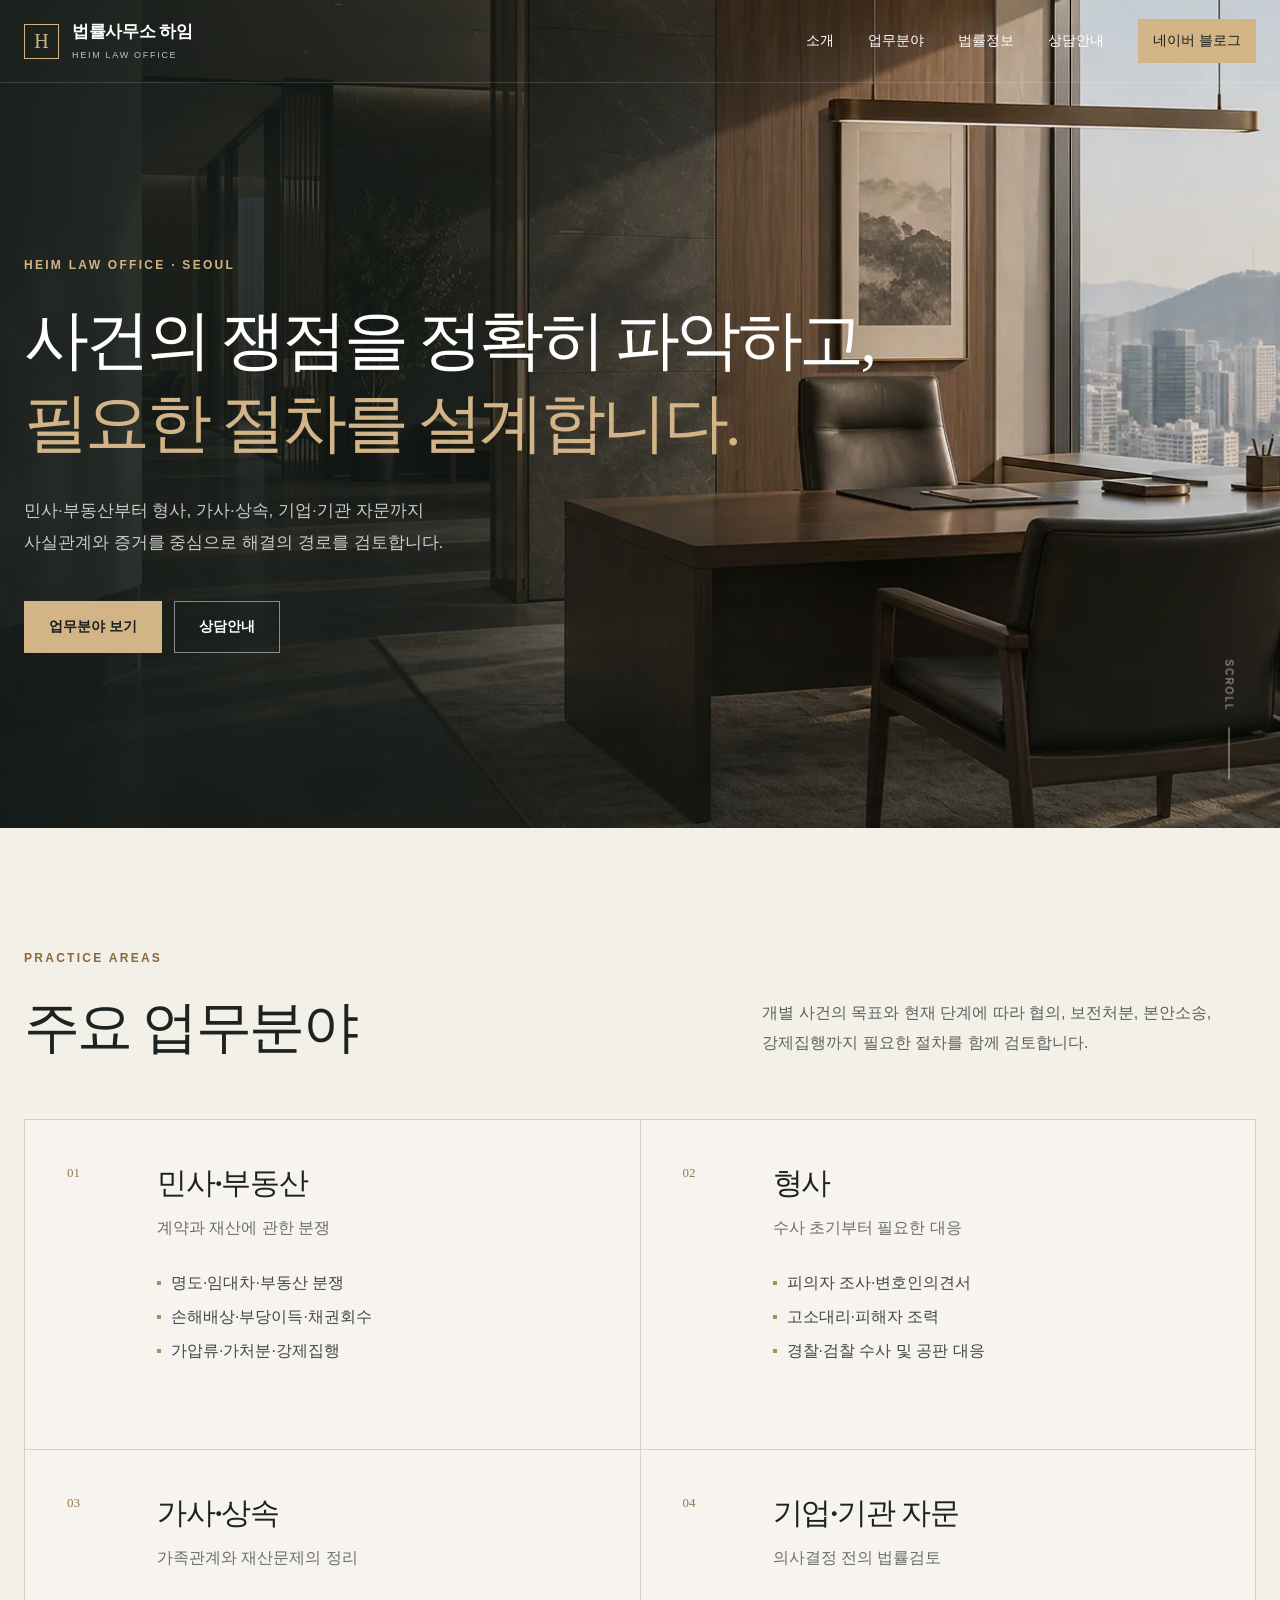
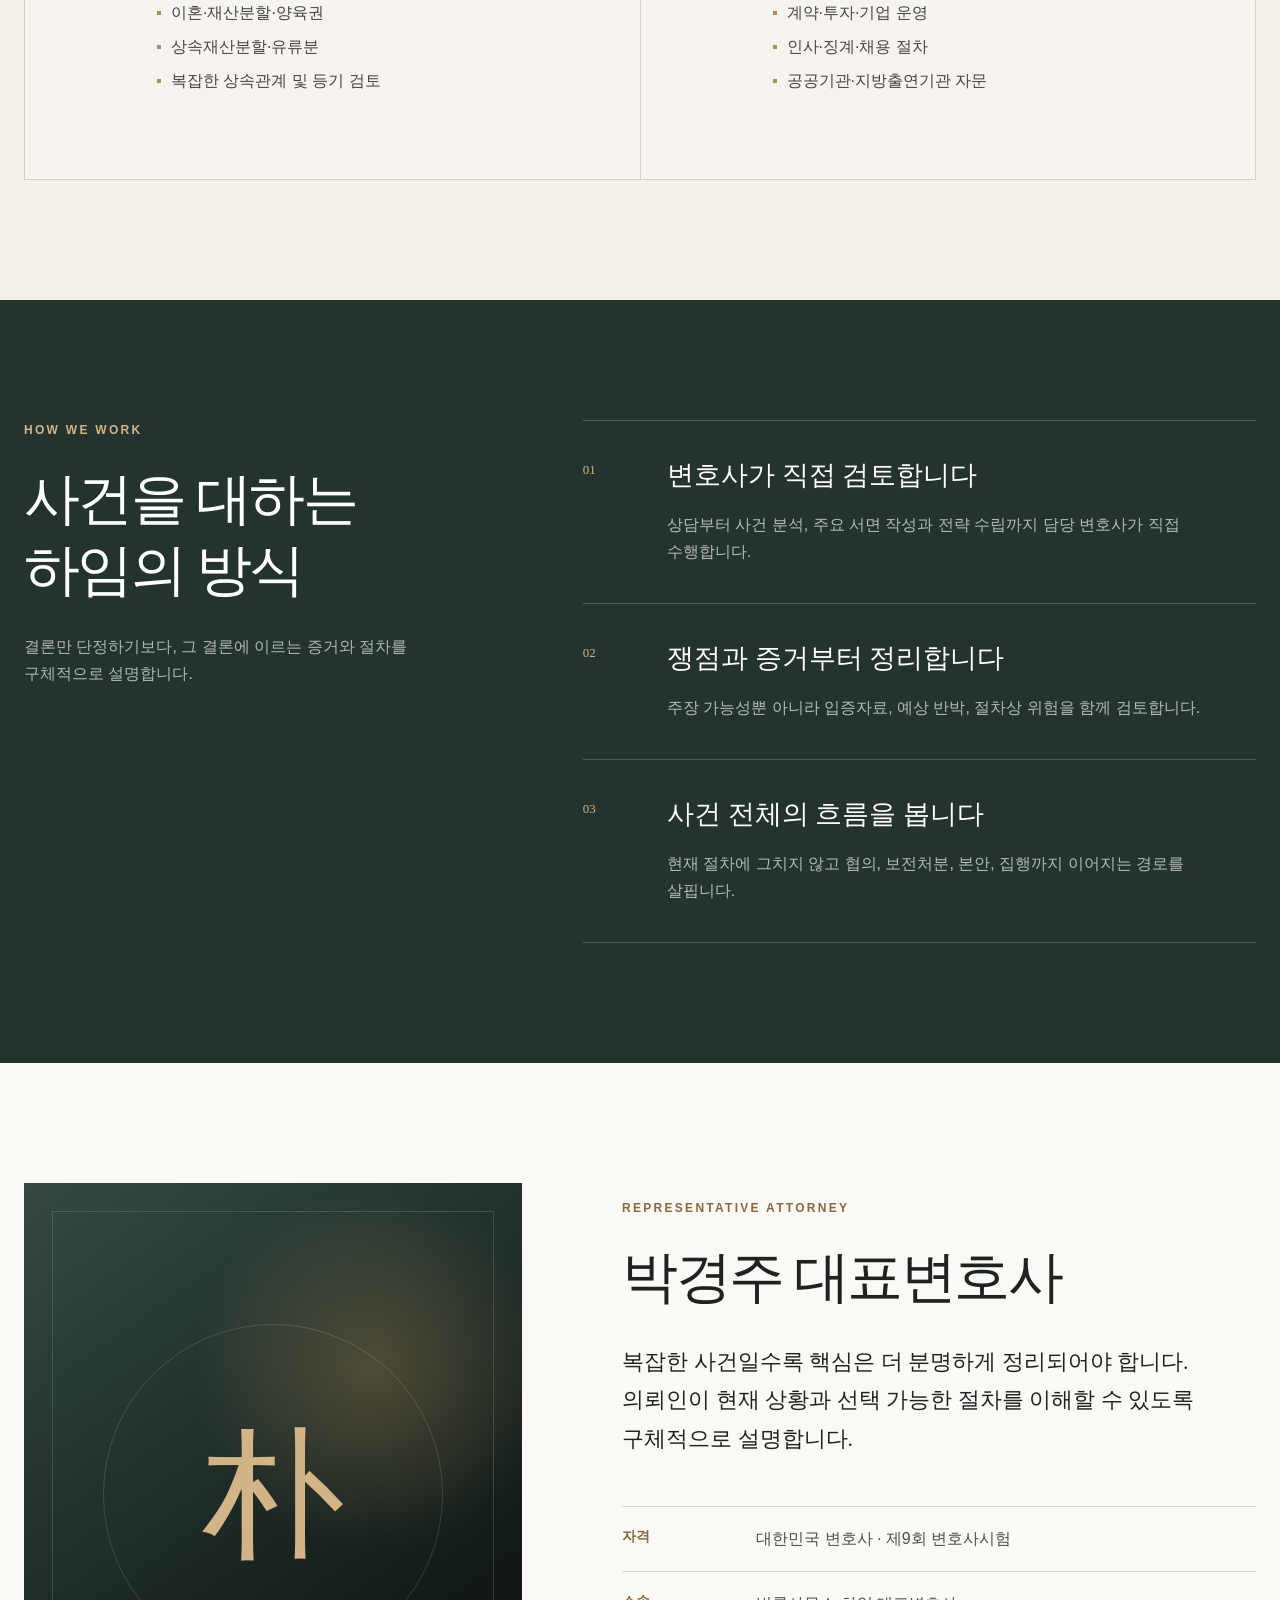
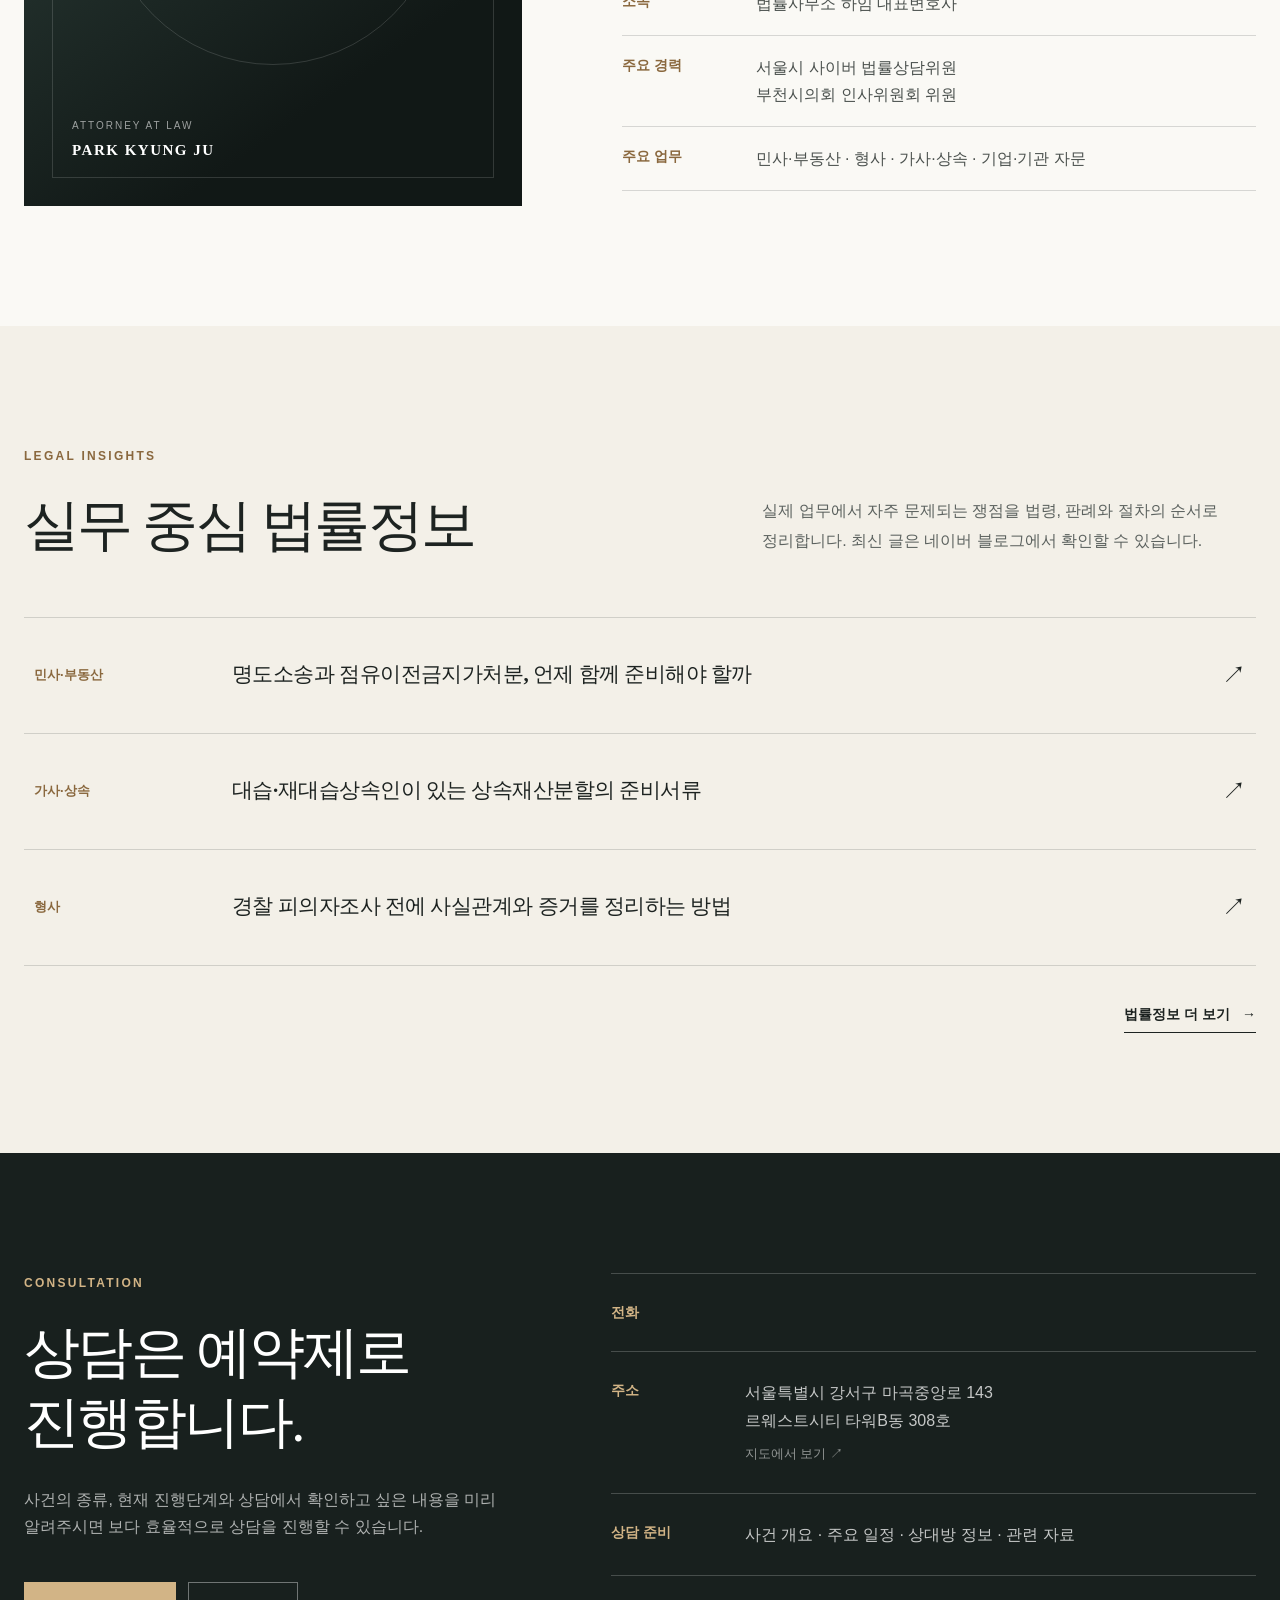
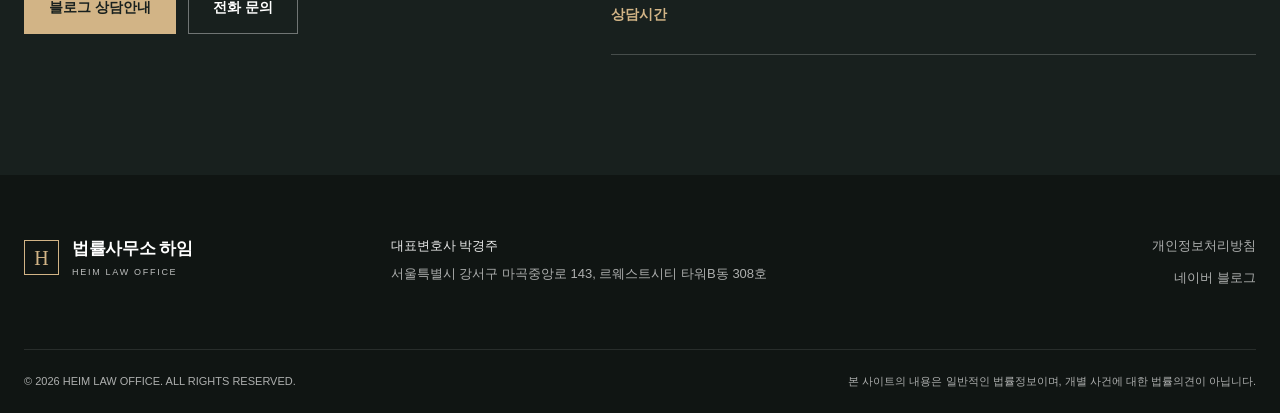
==== index.html @ 8d93e06b "법률사무소 하임 홈페이지 최초 등록" ====
<!doctype html>
<html lang="ko">
  <head>
    <meta charset="utf-8" />
    <meta name="viewport" content="width=device-width, initial-scale=1" />
    <meta name="theme-color" content="#18201e" />
    <title>법률사무소 하임 | 박경주 변호사</title>
    <meta
      name="description"
      content="법률사무소 하임은 민사·부동산, 형사, 가사·상속, 기업·기관 자문을 수행합니다. 사건의 쟁점과 증거, 절차상 위험을 함께 검토합니다."
    />
    <link rel="canonical" href="https://heimlaw.kr/" />
    <meta property="og:type" content="website" />
    <meta property="og:locale" content="ko_KR" />
    <meta property="og:site_name" content="법률사무소 하임" />
    <meta property="og:title" content="법률사무소 하임 | 박경주 변호사" />
    <meta
      property="og:description"
      content="사건의 쟁점을 정확히 파악하고, 필요한 절차를 설계합니다."
    />
    <meta property="og:url" content="https://heimlaw.kr/" />
    <meta name="twitter:card" content="summary" />
    <link
      rel="icon"
      type="image/svg+xml"
      href="data:image/svg+xml,%3Csvg xmlns='http://www.w3.org/2000/svg' viewBox='0 0 64 64'%3E%3Crect width='64' height='64' rx='12' fill='%2318201e'/%3E%3Cpath d='M18 16v32M46 16v32M18 32h28' stroke='%23c2a16d' stroke-width='5' stroke-linecap='square'/%3E%3C/svg%3E"
    />
    <link rel="stylesheet" href="./assets/styles.css" />
    <script type="application/ld+json">
      {
        "@context": "https://schema.org",
        "@type": "LegalService",
        "name": "법률사무소 하임",
        "url": "https://heimlaw.kr/",
        "image": "https://heimlaw.kr/assets/heimlaw-hero.webp",
        "description": "민사·부동산, 형사, 가사·상속, 기업·기관 자문을 수행하는 법률사무소",
        "founder": {
          "@type": "Person",
          "name": "박경주",
          "jobTitle": "대표변호사"
        },
        "address": {
          "@type": "PostalAddress",
          "streetAddress": "마곡중앙로 143, 르웨스트시티 타워B동 308호",
          "addressLocality": "강서구",
          "addressRegion": "서울특별시",
          "addressCountry": "KR"
        },
        "sameAs": ["https://blog.naver.com/gd_lawyer"]
      }
    </script>
  </head>
  <body>
    <a class="skip-link" href="#main">본문 바로가기</a>

    <header class="site-header" data-header>
      <div class="header-inner shell">
        <a class="brand" href="#top" aria-label="법률사무소 하임 홈">
          <span class="brand-mark" aria-hidden="true">H</span>
          <span class="brand-text">
            <strong>법률사무소 하임</strong>
            <small>HEIM LAW OFFICE</small>
          </span>
        </a>

        <button
          class="menu-button"
          type="button"
          aria-expanded="false"
          aria-controls="primary-navigation"
          data-menu-button
        >
          <span class="sr-only">메뉴 열기</span>
          <span></span><span></span>
        </button>

        <nav id="primary-navigation" class="primary-nav" aria-label="주요 메뉴" data-menu>
          <a href="#about">소개</a>
          <a href="#practice">업무분야</a>
          <a href="#insights">법률정보</a>
          <a href="#contact">상담안내</a>
          <a class="nav-cta" href="https://blog.naver.com/gd_lawyer" target="_blank" rel="noopener noreferrer">
            네이버 블로그
          </a>
        </nav>
      </div>
    </header>

    <main id="main">
      <section id="top" class="hero" aria-labelledby="hero-title">
        <div class="hero-media" aria-hidden="true">
          <picture>
            <source srcset="./assets/heimlaw-hero.webp" type="image/webp" />
            <img src="./assets/heimlaw-hero.png" alt="" width="1916" height="821" fetchpriority="high" />
          </picture>
        </div>
        <div class="hero-shade" aria-hidden="true"></div>
        <div class="hero-content shell">
          <p class="eyebrow">HEIM LAW OFFICE · SEOUL</p>
          <h1 id="hero-title">
            사건의 쟁점을 정확히 파악하고,<br />
            <span>필요한 절차를 설계합니다.</span>
          </h1>
          <p class="hero-description">
            민사·부동산부터 형사, 가사·상속, 기업·기관 자문까지<br class="desktop-only" />
            사실관계와 증거를 중심으로 해결의 경로를 검토합니다.
          </p>
          <div class="hero-actions">
            <a class="button button-primary" href="#practice">업무분야 보기</a>
            <a class="button button-ghost" href="#contact">상담안내</a>
          </div>
        </div>
        <a class="scroll-cue" href="#practice" aria-label="주요 업무분야로 이동">
          <span>SCROLL</span><i aria-hidden="true"></i>
        </a>
      </section>

      <section id="practice" class="section section-practice" aria-labelledby="practice-title">
        <div class="shell">
          <div class="section-heading split-heading">
            <div>
              <p class="eyebrow dark">PRACTICE AREAS</p>
              <h2 id="practice-title">주요 업무분야</h2>
            </div>
            <p>
              개별 사건의 목표와 현재 단계에 따라 협의, 보전처분, 본안소송,
              강제집행까지 필요한 절차를 함께 검토합니다.
            </p>
          </div>

          <div class="practice-grid">
            <article class="practice-card">
              <span class="card-number">01</span>
              <div>
                <h3>민사·부동산</h3>
                <p class="card-lead">계약과 재산에 관한 분쟁</p>
                <ul>
                  <li>명도·임대차·부동산 분쟁</li>
                  <li>손해배상·부당이득·채권회수</li>
                  <li>가압류·가처분·강제집행</li>
                </ul>
              </div>
            </article>

            <article class="practice-card">
              <span class="card-number">02</span>
              <div>
                <h3>형사</h3>
                <p class="card-lead">수사 초기부터 필요한 대응</p>
                <ul>
                  <li>피의자 조사·변호인의견서</li>
                  <li>고소대리·피해자 조력</li>
                  <li>경찰·검찰 수사 및 공판 대응</li>
                </ul>
              </div>
            </article>

            <article class="practice-card">
              <span class="card-number">03</span>
              <div>
                <h3>가사·상속</h3>
                <p class="card-lead">가족관계와 재산문제의 정리</p>
                <ul>
                  <li>이혼·재산분할·양육권</li>
                  <li>상속재산분할·유류분</li>
                  <li>복잡한 상속관계 및 등기 검토</li>
                </ul>
              </div>
            </article>

            <article class="practice-card">
              <span class="card-number">04</span>
              <div>
                <h3>기업·기관 자문</h3>
                <p class="card-lead">의사결정 전의 법률검토</p>
                <ul>
                  <li>계약·투자·기업 운영</li>
                  <li>인사·징계·채용 절차</li>
                  <li>공공기관·지방출연기관 자문</li>
                </ul>
              </div>
            </article>
          </div>
        </div>
      </section>

      <section class="section work-method" aria-labelledby="method-title">
        <div class="shell method-layout">
          <div class="method-intro">
            <p class="eyebrow">HOW WE WORK</p>
            <h2 id="method-title">사건을 대하는<br />하임의 방식</h2>
            <p>
              결론만 단정하기보다, 그 결론에 이르는 증거와 절차를 구체적으로 설명합니다.
            </p>
          </div>
          <ol class="method-list">
            <li>
              <span>01</span>
              <div>
                <h3>변호사가 직접 검토합니다</h3>
                <p>상담부터 사건 분석, 주요 서면 작성과 전략 수립까지 담당 변호사가 직접 수행합니다.</p>
              </div>
            </li>
            <li>
              <span>02</span>
              <div>
                <h3>쟁점과 증거부터 정리합니다</h3>
                <p>주장 가능성뿐 아니라 입증자료, 예상 반박, 절차상 위험을 함께 검토합니다.</p>
              </div>
            </li>
            <li>
              <span>03</span>
              <div>
                <h3>사건 전체의 흐름을 봅니다</h3>
                <p>현재 절차에 그치지 않고 협의, 보전처분, 본안, 집행까지 이어지는 경로를 살핍니다.</p>
              </div>
            </li>
          </ol>
        </div>
      </section>

      <section id="about" class="section section-about" aria-labelledby="about-title">
        <div class="shell about-layout">
          <div class="portrait-panel" aria-hidden="true">
            <div class="portrait-monogram">朴</div>
            <div class="portrait-caption">
              <span>ATTORNEY AT LAW</span>
              <strong>PARK KYUNG JU</strong>
            </div>
          </div>
          <div class="about-copy">
            <p class="eyebrow dark">REPRESENTATIVE ATTORNEY</p>
            <h2 id="about-title">박경주 대표변호사</h2>
            <p class="about-statement">
              복잡한 사건일수록 핵심은 더 분명하게 정리되어야 합니다.
              의뢰인이 현재 상황과 선택 가능한 절차를 이해할 수 있도록 구체적으로 설명합니다.
            </p>
            <dl class="credentials">
              <div><dt>자격</dt><dd>대한민국 변호사 · 제9회 변호사시험</dd></div>
              <div><dt>소속</dt><dd>법률사무소 하임 대표변호사</dd></div>
              <div><dt>주요 경력</dt><dd>서울시 사이버 법률상담위원<br />부천시의회 인사위원회 위원</dd></div>
              <div><dt>주요 업무</dt><dd>민사·부동산 · 형사 · 가사·상속 · 기업·기관 자문</dd></div>
            </dl>
          </div>
        </div>
      </section>

      <section id="insights" class="section section-insights" aria-labelledby="insights-title">
        <div class="shell">
          <div class="section-heading split-heading">
            <div>
              <p class="eyebrow dark">LEGAL INSIGHTS</p>
              <h2 id="insights-title">실무 중심 법률정보</h2>
            </div>
            <p>
              실제 업무에서 자주 문제되는 쟁점을 법령, 판례와 절차의 순서로 정리합니다.
              최신 글은 네이버 블로그에서 확인할 수 있습니다.
            </p>
          </div>

          <div class="insight-list">
            <a href="https://blog.naver.com/gd_lawyer" target="_blank" rel="noopener noreferrer">
              <span class="insight-category">민사·부동산</span>
              <strong>명도소송과 점유이전금지가처분, 언제 함께 준비해야 할까</strong>
              <span class="insight-arrow" aria-hidden="true">↗</span>
            </a>
            <a href="https://blog.naver.com/gd_lawyer" target="_blank" rel="noopener noreferrer">
              <span class="insight-category">가사·상속</span>
              <strong>대습·재대습상속인이 있는 상속재산분할의 준비서류</strong>
              <span class="insight-arrow" aria-hidden="true">↗</span>
            </a>
            <a href="https://blog.naver.com/gd_lawyer" target="_blank" rel="noopener noreferrer">
              <span class="insight-category">형사</span>
              <strong>경찰 피의자조사 전에 사실관계와 증거를 정리하는 방법</strong>
              <span class="insight-arrow" aria-hidden="true">↗</span>
            </a>
          </div>

          <div class="section-action">
            <a class="text-link" href="https://blog.naver.com/gd_lawyer" target="_blank" rel="noopener noreferrer">
              법률정보 더 보기 <span aria-hidden="true">→</span>
            </a>
          </div>
        </div>
      </section>

      <section id="contact" class="section section-contact" aria-labelledby="contact-title">
        <div class="shell contact-layout">
          <div class="contact-heading">
            <p class="eyebrow">CONSULTATION</p>
            <h2 id="contact-title">상담은 예약제로<br />진행합니다.</h2>
            <p>
              사건의 종류, 현재 진행단계와 상담에서 확인하고 싶은 내용을 미리 알려주시면
              보다 효율적으로 상담을 진행할 수 있습니다.
            </p>
            <div class="contact-actions">
              <a class="button button-bronze" href="https://blog.naver.com/gd_lawyer" target="_blank" rel="noopener noreferrer">
                블로그 상담안내
              </a>
              <a class="button button-outline-light" data-contact="phone" href="#" hidden>전화 문의</a>
            </div>
          </div>

          <div class="contact-details">
            <div class="detail-row" data-contact="phone-row" hidden>
              <span>전화</span>
              <a data-contact="phone-link" href="#"></a>
            </div>
            <div class="detail-row">
              <span>주소</span>
              <div>
                <p>서울특별시 강서구 마곡중앙로 143<br />르웨스트시티 타워B동 308호</p>
                <a
                  class="mini-link"
                  href="https://map.naver.com/p/search/%EC%84%9C%EC%9A%B8%20%EA%B0%95%EC%84%9C%EA%B5%AC%20%EB%A7%88%EA%B3%A1%EC%A4%91%EC%95%99%EB%A1%9C%20143"
                  target="_blank"
                  rel="noopener noreferrer"
                >지도에서 보기 ↗</a>
              </div>
            </div>
            <div class="detail-row">
              <span>상담 준비</span>
              <p>사건 개요 · 주요 일정 · 상대방 정보 · 관련 자료</p>
            </div>
            <div class="detail-row" data-contact="hours-row" hidden>
              <span>상담시간</span>
              <p data-contact="hours"></p>
            </div>
          </div>
        </div>
      </section>
    </main>

    <footer class="site-footer">
      <div class="shell footer-top">
        <a class="brand footer-brand" href="#top" aria-label="법률사무소 하임 홈">
          <span class="brand-mark" aria-hidden="true">H</span>
          <span class="brand-text"><strong>법률사무소 하임</strong><small>HEIM LAW OFFICE</small></span>
        </a>
        <div class="footer-info">
          <p>대표변호사 박경주</p>
          <p>서울특별시 강서구 마곡중앙로 143, 르웨스트시티 타워B동 308호</p>
          <p class="footer-phone" data-contact="phone-row-footer" hidden>
            대표전화 <a data-contact="phone-link-footer" href="#"></a>
          </p>
        </div>
        <nav class="footer-links" aria-label="하단 메뉴">
          <a href="./privacy.html">개인정보처리방침</a>
          <a href="https://blog.naver.com/gd_lawyer" target="_blank" rel="noopener noreferrer">네이버 블로그</a>
        </nav>
      </div>
      <div class="shell footer-bottom">
        <p>© <span data-year></span> HEIM LAW OFFICE. ALL RIGHTS RESERVED.</p>
        <p>본 사이트의 내용은 일반적인 법률정보이며, 개별 사건에 대한 법률의견이 아닙니다.</p>
      </div>
    </footer>

    <script src="./assets/site-config.js"></script>
    <script src="./assets/script.js"></script>
  </body>
</html>
---- assets/styles.css ----
:root {
  --ink: #1d2321;
  --charcoal: #18201e;
  --green: #24332f;
  --green-soft: #344943;
  --ivory: #f3f0e8;
  --ivory-deep: #e8e3d8;
  --paper: #faf9f5;
  --bronze: #b18b56;
  --bronze-light: #d2b486;
  --line: rgba(29, 35, 33, 0.16);
  --line-light: rgba(255, 255, 255, 0.2);
  --shell: min(1240px, calc(100% - 48px));
  --serif: "Noto Serif KR", "Nanum Myeongjo", "Batang", serif;
  --sans: Pretendard, "Noto Sans KR", "Apple SD Gothic Neo", "Malgun Gothic", sans-serif;
}

* {
  box-sizing: border-box;
}

html {
  scroll-behavior: smooth;
  scroll-padding-top: 88px;
}

body {
  margin: 0;
  color: var(--ink);
  background: var(--paper);
  font-family: var(--sans);
  font-size: 16px;
  line-height: 1.7;
  word-break: keep-all;
  -webkit-font-smoothing: antialiased;
}

body.menu-open {
  overflow: hidden;
}

a {
  color: inherit;
  text-decoration: none;
}

button,
a {
  -webkit-tap-highlight-color: transparent;
}

img {
  display: block;
  max-width: 100%;
}

.shell {
  width: var(--shell);
  margin-inline: auto;
}

.sr-only {
  position: absolute;
  width: 1px;
  height: 1px;
  padding: 0;
  margin: -1px;
  overflow: hidden;
  clip: rect(0, 0, 0, 0);
  white-space: nowrap;
  border: 0;
}

.skip-link {
  position: fixed;
  z-index: 999;
  top: 12px;
  left: 12px;
  padding: 10px 16px;
  color: var(--charcoal);
  background: white;
  transform: translateY(-150%);
  transition: transform 0.2s ease;
}

.skip-link:focus {
  transform: translateY(0);
}

.site-header {
  position: fixed;
  z-index: 50;
  top: 0;
  left: 0;
  width: 100%;
  color: white;
  border-bottom: 1px solid rgba(255, 255, 255, 0.14);
  transition: background 0.25s ease, border-color 0.25s ease, color 0.25s ease;
}

.site-header.is-scrolled {
  color: var(--ink);
  background: rgba(250, 249, 245, 0.96);
  border-color: var(--line);
  backdrop-filter: blur(12px);
}

.header-inner {
  display: flex;
  min-height: 82px;
  align-items: center;
  justify-content: space-between;
}

.brand {
  display: inline-flex;
  align-items: center;
  gap: 13px;
}

.brand-mark {
  display: grid;
  width: 35px;
  height: 35px;
  place-items: center;
  color: var(--bronze-light);
  border: 1px solid currentColor;
  font-family: Georgia, serif;
  font-size: 20px;
  line-height: 1;
}

.brand-text {
  display: grid;
  gap: 1px;
}

.brand-text strong {
  font-family: var(--serif);
  font-size: 17px;
  font-weight: 600;
  letter-spacing: -0.02em;
}

.brand-text small {
  font-size: 9px;
  letter-spacing: 0.19em;
  opacity: 0.72;
}

.primary-nav {
  display: flex;
  align-items: center;
  gap: 34px;
  font-size: 14px;
  font-weight: 500;
}

.primary-nav > a:not(.nav-cta) {
  position: relative;
  padding-block: 8px;
}

.primary-nav > a:not(.nav-cta)::after {
  position: absolute;
  right: 0;
  bottom: 1px;
  left: 0;
  height: 1px;
  background: currentColor;
  content: "";
  transform: scaleX(0);
  transform-origin: right;
  transition: transform 0.2s ease;
}

.primary-nav > a:hover::after,
.primary-nav > a:focus-visible::after {
  transform: scaleX(1);
  transform-origin: left;
}

.nav-cta {
  padding: 10px 15px;
  color: var(--charcoal);
  background: var(--bronze-light);
}

.menu-button {
  display: none;
}

.hero {
  position: relative;
  display: grid;
  min-height: 760px;
  height: 92vh;
  max-height: 980px;
  align-items: center;
  overflow: hidden;
  color: white;
  background: var(--charcoal);
}

.hero-media,
.hero-media picture,
.hero-media img,
.hero-shade {
  position: absolute;
  inset: 0;
  width: 100%;
  height: 100%;
}

.hero-media img {
  object-fit: cover;
  object-position: 58% center;
}

.hero-shade {
  background:
    linear-gradient(90deg, rgba(18, 25, 23, 0.94) 0%, rgba(18, 25, 23, 0.73) 36%, rgba(18, 25, 23, 0.08) 70%),
    linear-gradient(0deg, rgba(18, 25, 23, 0.36) 0%, transparent 38%);
}

.hero-content {
  position: relative;
  z-index: 2;
  padding-top: 80px;
}

.eyebrow {
  margin: 0 0 24px;
  color: var(--bronze-light);
  font-size: 12px;
  font-weight: 700;
  letter-spacing: 0.19em;
}

.eyebrow.dark {
  color: #8a683e;
}

.hero h1 {
  max-width: 890px;
  margin: 0;
  font-family: var(--serif);
  font-size: clamp(42px, 5.1vw, 72px);
  font-weight: 500;
  letter-spacing: -0.055em;
  line-height: 1.27;
}

.hero h1 span {
  color: var(--bronze-light);
}

.hero-description {
  max-width: 630px;
  margin: 30px 0 0;
  color: rgba(255, 255, 255, 0.76);
  font-size: 17px;
  line-height: 1.9;
}

.hero-actions,
.contact-actions {
  display: flex;
  flex-wrap: wrap;
  gap: 12px;
  margin-top: 42px;
}

.button {
  display: inline-flex;
  min-height: 52px;
  align-items: center;
  justify-content: center;
  padding: 13px 24px;
  border: 1px solid transparent;
  font-size: 14px;
  font-weight: 650;
  transition: color 0.2s ease, background 0.2s ease, border-color 0.2s ease, transform 0.2s ease;
}

.button:hover {
  transform: translateY(-2px);
}

.button-primary {
  color: var(--charcoal);
  background: var(--bronze-light);
}

.button-primary:hover {
  background: #dfc495;
}

.button-ghost {
  color: white;
  border-color: rgba(255, 255, 255, 0.48);
}

.button-ghost:hover {
  background: rgba(255, 255, 255, 0.1);
  border-color: white;
}

.scroll-cue {
  position: absolute;
  z-index: 3;
  right: 4vw;
  bottom: 40px;
  display: flex;
  align-items: center;
  gap: 16px;
  color: rgba(255, 255, 255, 0.66);
  font-size: 10px;
  letter-spacing: 0.2em;
  transform: rotate(90deg);
  transform-origin: right center;
}

.scroll-cue i {
  width: 52px;
  height: 1px;
  background: currentColor;
}

.section {
  padding-block: 120px;
}

.section-heading {
  margin-bottom: 56px;
}

.split-heading {
  display: grid;
  grid-template-columns: minmax(0, 1fr) minmax(320px, 0.75fr);
  gap: 80px;
  align-items: end;
}

.section-heading h2,
.method-intro h2,
.about-copy h2,
.contact-heading h2,
.privacy-hero h1 {
  margin: 0;
  font-family: var(--serif);
  font-size: clamp(38px, 4.4vw, 58px);
  font-weight: 500;
  letter-spacing: -0.045em;
  line-height: 1.25;
}

.section-heading > p {
  margin: 0 0 4px;
  color: #5c625f;
  line-height: 1.9;
}

.section-practice {
  background: var(--ivory);
}

.practice-grid {
  display: grid;
  grid-template-columns: repeat(2, 1fr);
  border-top: 1px solid var(--line);
  border-left: 1px solid var(--line);
}

.practice-card {
  display: grid;
  min-height: 330px;
  grid-template-columns: 64px 1fr;
  gap: 26px;
  padding: 42px;
  border-right: 1px solid var(--line);
  border-bottom: 1px solid var(--line);
  background: rgba(255, 255, 255, 0.28);
  transition: background 0.25s ease, transform 0.25s ease;
}

.practice-card:hover {
  background: rgba(255, 255, 255, 0.75);
}

.card-number {
  color: #98774a;
  font-family: Georgia, serif;
  font-size: 13px;
}

.practice-card h3 {
  margin: -5px 0 6px;
  font-family: var(--serif);
  font-size: 30px;
  font-weight: 550;
  letter-spacing: -0.035em;
}

.card-lead {
  margin: 0 0 28px;
  color: #6a6e6c;
}

.practice-card ul {
  display: grid;
  gap: 7px;
  margin: 0;
  padding: 0;
  color: #414744;
  list-style: none;
}

.practice-card li {
  position: relative;
  padding-left: 14px;
}

.practice-card li::before {
  position: absolute;
  top: 0.75em;
  left: 0;
  width: 4px;
  height: 4px;
  background: var(--bronze);
  content: "";
}

.work-method {
  color: white;
  background: var(--green);
}

.method-layout {
  display: grid;
  grid-template-columns: 0.8fr 1.2fr;
  gap: 110px;
}

.method-intro {
  position: sticky;
  top: 130px;
  align-self: start;
}

.method-intro h2 {
  margin-bottom: 28px;
}

.method-intro > p:last-child {
  max-width: 390px;
  margin: 0;
  color: rgba(255, 255, 255, 0.64);
}

.method-list {
  margin: 0;
  padding: 0;
  list-style: none;
}

.method-list li {
  display: grid;
  grid-template-columns: 60px 1fr;
  gap: 24px;
  padding-block: 38px;
  border-top: 1px solid var(--line-light);
}

.method-list li:last-child {
  border-bottom: 1px solid var(--line-light);
}

.method-list > li > span {
  color: var(--bronze-light);
  font-family: Georgia, serif;
  font-size: 13px;
}

.method-list h3 {
  margin: -6px 0 12px;
  font-family: var(--serif);
  font-size: 27px;
  font-weight: 500;
}

.method-list p {
  margin: 0;
  color: rgba(255, 255, 255, 0.66);
}

.section-about {
  background: var(--paper);
}

.about-layout {
  display: grid;
  grid-template-columns: minmax(360px, 0.88fr) minmax(0, 1.12fr);
  gap: 100px;
  align-items: center;
}

.portrait-panel {
  position: relative;
  display: grid;
  aspect-ratio: 4 / 5;
  place-items: center;
  overflow: hidden;
  color: white;
  background:
    radial-gradient(circle at 70% 30%, rgba(177, 139, 86, 0.32), transparent 32%),
    linear-gradient(145deg, var(--green-soft), #111816 75%);
}

.portrait-panel::before,
.portrait-panel::after {
  position: absolute;
  content: "";
  border: 1px solid rgba(255, 255, 255, 0.14);
}

.portrait-panel::before {
  inset: 28px;
}

.portrait-panel::after {
  width: 68%;
  aspect-ratio: 1;
  border-radius: 50%;
}

.portrait-monogram {
  position: relative;
  z-index: 1;
  color: var(--bronze-light);
  font-family: var(--serif);
  font-size: clamp(80px, 11vw, 140px);
  font-weight: 400;
}

.portrait-caption {
  position: absolute;
  z-index: 2;
  right: 48px;
  bottom: 42px;
  left: 48px;
  display: grid;
  gap: 4px;
}

.portrait-caption span {
  color: rgba(255, 255, 255, 0.58);
  font-size: 10px;
  letter-spacing: 0.2em;
}

.portrait-caption strong {
  font-family: Georgia, serif;
  font-size: 15px;
  letter-spacing: 0.1em;
}

.about-statement {
  max-width: 680px;
  margin: 30px 0 48px;
  font-family: var(--serif);
  font-size: 22px;
  line-height: 1.75;
}

.credentials {
  margin: 0;
  border-top: 1px solid var(--line);
}

.credentials > div {
  display: grid;
  grid-template-columns: 110px 1fr;
  gap: 24px;
  padding-block: 18px;
  border-bottom: 1px solid var(--line);
}

.credentials dt {
  color: #8a683e;
  font-size: 14px;
  font-weight: 650;
}

.credentials dd {
  margin: 0;
  color: #4b514e;
}

.section-insights {
  background: var(--ivory);
}

.insight-list {
  border-top: 1px solid var(--line);
}

.insight-list > a {
  display: grid;
  grid-template-columns: 170px 1fr 50px;
  gap: 28px;
  align-items: center;
  min-height: 116px;
  padding: 24px 10px;
  border-bottom: 1px solid var(--line);
  transition: color 0.2s ease, padding 0.2s ease, background 0.2s ease;
}

.insight-list > a:hover,
.insight-list > a:focus-visible {
  padding-right: 22px;
  padding-left: 22px;
  color: #6f512d;
  background: rgba(255, 255, 255, 0.6);
}

.insight-category {
  color: #8a683e;
  font-size: 13px;
  font-weight: 650;
}

.insight-list strong {
  font-family: var(--serif);
  font-size: 21px;
  font-weight: 550;
  letter-spacing: -0.025em;
}

.insight-arrow {
  justify-self: end;
  font-size: 24px;
  font-weight: 300;
}

.section-action {
  margin-top: 34px;
  text-align: right;
}

.text-link {
  display: inline-flex;
  align-items: center;
  gap: 12px;
  padding-bottom: 5px;
  border-bottom: 1px solid currentColor;
  font-size: 14px;
  font-weight: 650;
}

.section-contact {
  color: white;
  background: var(--charcoal);
}

.contact-layout {
  display: grid;
  grid-template-columns: minmax(0, 0.85fr) minmax(420px, 1.15fr);
  gap: 110px;
}

.contact-heading > p:not(.eyebrow) {
  max-width: 520px;
  margin: 28px 0 0;
  color: rgba(255, 255, 255, 0.65);
}

.button-bronze {
  color: var(--charcoal);
  background: var(--bronze-light);
}

.button-outline-light {
  color: white;
  border-color: rgba(255, 255, 255, 0.38);
}

.contact-details {
  border-top: 1px solid var(--line-light);
}

.detail-row {
  display: grid;
  grid-template-columns: 110px 1fr;
  gap: 24px;
  padding-block: 27px;
  border-bottom: 1px solid var(--line-light);
}

.detail-row > span {
  color: var(--bronze-light);
  font-size: 14px;
  font-weight: 650;
}

.detail-row p {
  margin: 0;
  color: rgba(255, 255, 255, 0.75);
}

.detail-row > a,
.detail-row > div > a:first-child {
  font-family: Georgia, serif;
  font-size: 25px;
}

.mini-link {
  display: inline-block;
  margin-top: 9px;
  color: rgba(255, 255, 255, 0.52);
  font-size: 13px;
}

.site-footer {
  color: rgba(255, 255, 255, 0.66);
  background: #101513;
}

.footer-top {
  display: grid;
  grid-template-columns: 0.8fr 1.4fr 0.7fr;
  gap: 60px;
  padding-block: 60px;
}

.footer-brand {
  align-self: start;
  color: white;
}

.footer-info {
  display: grid;
  align-content: start;
  gap: 6px;
  font-size: 13px;
}

.footer-info p {
  margin: 0;
}

.footer-info p:first-child {
  color: rgba(255, 255, 255, 0.9);
}

.footer-links {
  display: grid;
  align-content: start;
  justify-items: end;
  gap: 10px;
  font-size: 13px;
}

.footer-links a:hover {
  color: white;
}

.footer-bottom {
  display: flex;
  min-height: 64px;
  align-items: center;
  justify-content: space-between;
  gap: 30px;
  border-top: 1px solid rgba(255, 255, 255, 0.1);
  font-size: 11px;
}

.footer-bottom p {
  margin: 0;
}

/* Privacy page */
.subpage-header {
  color: var(--ink);
  background: rgba(250, 249, 245, 0.98);
  border-color: var(--line);
}

.privacy-main {
  padding-top: 82px;
}

.privacy-hero {
  padding-block: 92px 70px;
  background: var(--ivory);
}

.privacy-hero p:last-child {
  margin: 22px 0 0;
  color: #656a68;
}

.privacy-content {
  max-width: 880px;
  padding-block: 80px 110px;
}

.privacy-content section + section {
  margin-top: 52px;
}

.privacy-content h2 {
  margin: 0 0 14px;
  font-family: var(--serif);
  font-size: 25px;
  font-weight: 550;
}

.privacy-content p,
.privacy-content li {
  color: #4d5350;
}

.privacy-content ul {
  padding-left: 22px;
}

.privacy-notice {
  padding: 22px 26px;
  background: var(--ivory);
  border-left: 3px solid var(--bronze);
}

@media (max-width: 900px) {
  :root {
    --shell: min(100% - 36px, 720px);
  }

  .header-inner {
    min-height: 72px;
  }

  .menu-button {
    position: relative;
    z-index: 2;
    display: grid;
    width: 42px;
    height: 42px;
    place-content: center;
    gap: 7px;
    padding: 0;
    color: inherit;
    border: 0;
    background: transparent;
  }

  .menu-button span:not(.sr-only) {
    display: block;
    width: 24px;
    height: 1px;
    background: currentColor;
    transition: transform 0.2s ease;
  }

  .menu-button[aria-expanded="true"] span:nth-of-type(2) {
    transform: translateY(4px) rotate(45deg);
  }

  .menu-button[aria-expanded="true"] span:nth-of-type(3) {
    transform: translateY(-4px) rotate(-45deg);
  }

  .primary-nav {
    position: fixed;
    inset: 0;
    display: flex;
    visibility: hidden;
    flex-direction: column;
    align-items: stretch;
    justify-content: center;
    gap: 4px;
    padding: 90px 28px 40px;
    color: white;
    background: var(--charcoal);
    opacity: 0;
    transform: translateY(-10px);
    transition: opacity 0.2s ease, transform 0.2s ease, visibility 0.2s ease;
  }

  .primary-nav.is-open {
    visibility: visible;
    opacity: 1;
    transform: translateY(0);
  }

  .primary-nav > a {
    padding: 15px 0;
    border-bottom: 1px solid rgba(255, 255, 255, 0.12);
    font-family: var(--serif);
    font-size: 24px;
  }

  .primary-nav .nav-cta {
    margin-top: 22px;
    padding: 14px 18px;
    color: var(--charcoal);
    border: 0;
    font-family: var(--sans);
    font-size: 14px;
    text-align: center;
  }

  .site-header.is-menu-open {
    color: white;
    background: transparent;
    border-color: rgba(255, 255, 255, 0.14);
  }

  .hero {
    min-height: 700px;
    height: 92svh;
  }

  .hero-media img {
    object-position: 65% center;
  }

  .hero-shade {
    background: linear-gradient(90deg, rgba(18, 25, 23, 0.94) 0%, rgba(18, 25, 23, 0.77) 65%, rgba(18, 25, 23, 0.43) 100%);
  }

  .hero-content {
    padding-top: 64px;
  }

  .scroll-cue {
    display: none;
  }

  .section {
    padding-block: 84px;
  }

  .split-heading,
  .method-layout,
  .about-layout,
  .contact-layout {
    grid-template-columns: 1fr;
    gap: 52px;
  }

  .method-intro {
    position: static;
  }

  .about-layout {
    max-width: 720px;
  }

  .portrait-panel {
    width: min(100%, 520px);
  }

  .contact-layout {
    gap: 64px;
  }

  .footer-top {
    grid-template-columns: 1fr 1fr;
  }

  .footer-brand {
    grid-column: 1 / -1;
  }
}

@media (max-width: 640px) {
  :root {
    --shell: calc(100% - 32px);
  }

  body {
    font-size: 15px;
  }

  .brand-text strong {
    font-size: 15px;
  }

  .brand-text small {
    font-size: 8px;
  }

  .hero {
    min-height: 680px;
  }

  .hero-media img {
    object-position: 72% center;
  }

  .hero-shade {
    background:
      linear-gradient(90deg, rgba(18, 25, 23, 0.93), rgba(18, 25, 23, 0.68)),
      linear-gradient(0deg, rgba(18, 25, 23, 0.45), transparent 55%);
  }

  .hero h1 {
    font-size: clamp(34px, 10vw, 47px);
    line-height: 1.35;
  }

  .hero-description {
    font-size: 15px;
  }

  .desktop-only {
    display: none;
  }

  .hero-actions .button,
  .contact-actions .button {
    flex: 1 1 auto;
  }

  .section-heading {
    margin-bottom: 38px;
  }

  .split-heading {
    gap: 22px;
  }

  .practice-grid {
    grid-template-columns: 1fr;
  }

  .practice-card {
    min-height: auto;
    grid-template-columns: 42px 1fr;
    gap: 12px;
    padding: 32px 24px;
  }

  .practice-card h3 {
    font-size: 25px;
  }

  .method-list li {
    grid-template-columns: 42px 1fr;
    gap: 12px;
  }

  .method-list h3 {
    font-size: 23px;
  }

  .about-layout {
    gap: 44px;
  }

  .portrait-caption {
    right: 34px;
    bottom: 32px;
    left: 34px;
  }

  .about-statement {
    font-size: 19px;
  }

  .credentials > div,
  .detail-row {
    grid-template-columns: 1fr;
    gap: 5px;
  }

  .insight-list > a {
    grid-template-columns: 1fr 30px;
    gap: 10px;
    padding-block: 22px;
  }

  .insight-category {
    grid-column: 1 / -1;
  }

  .insight-list strong {
    font-size: 18px;
  }

  .section-action {
    text-align: left;
  }

  .contact-layout {
    gap: 54px;
  }

  .footer-top {
    grid-template-columns: 1fr;
    gap: 34px;
    padding-block: 48px;
  }

  .footer-brand {
    grid-column: auto;
  }

  .footer-links {
    justify-items: start;
  }

  .footer-bottom {
    display: grid;
    padding-block: 20px;
  }
}

@media (prefers-reduced-motion: reduce) {
  html {
    scroll-behavior: auto;
  }

  *,
  *::before,
  *::after {
    scroll-behavior: auto !important;
    transition-duration: 0.01ms !important;
  }
}
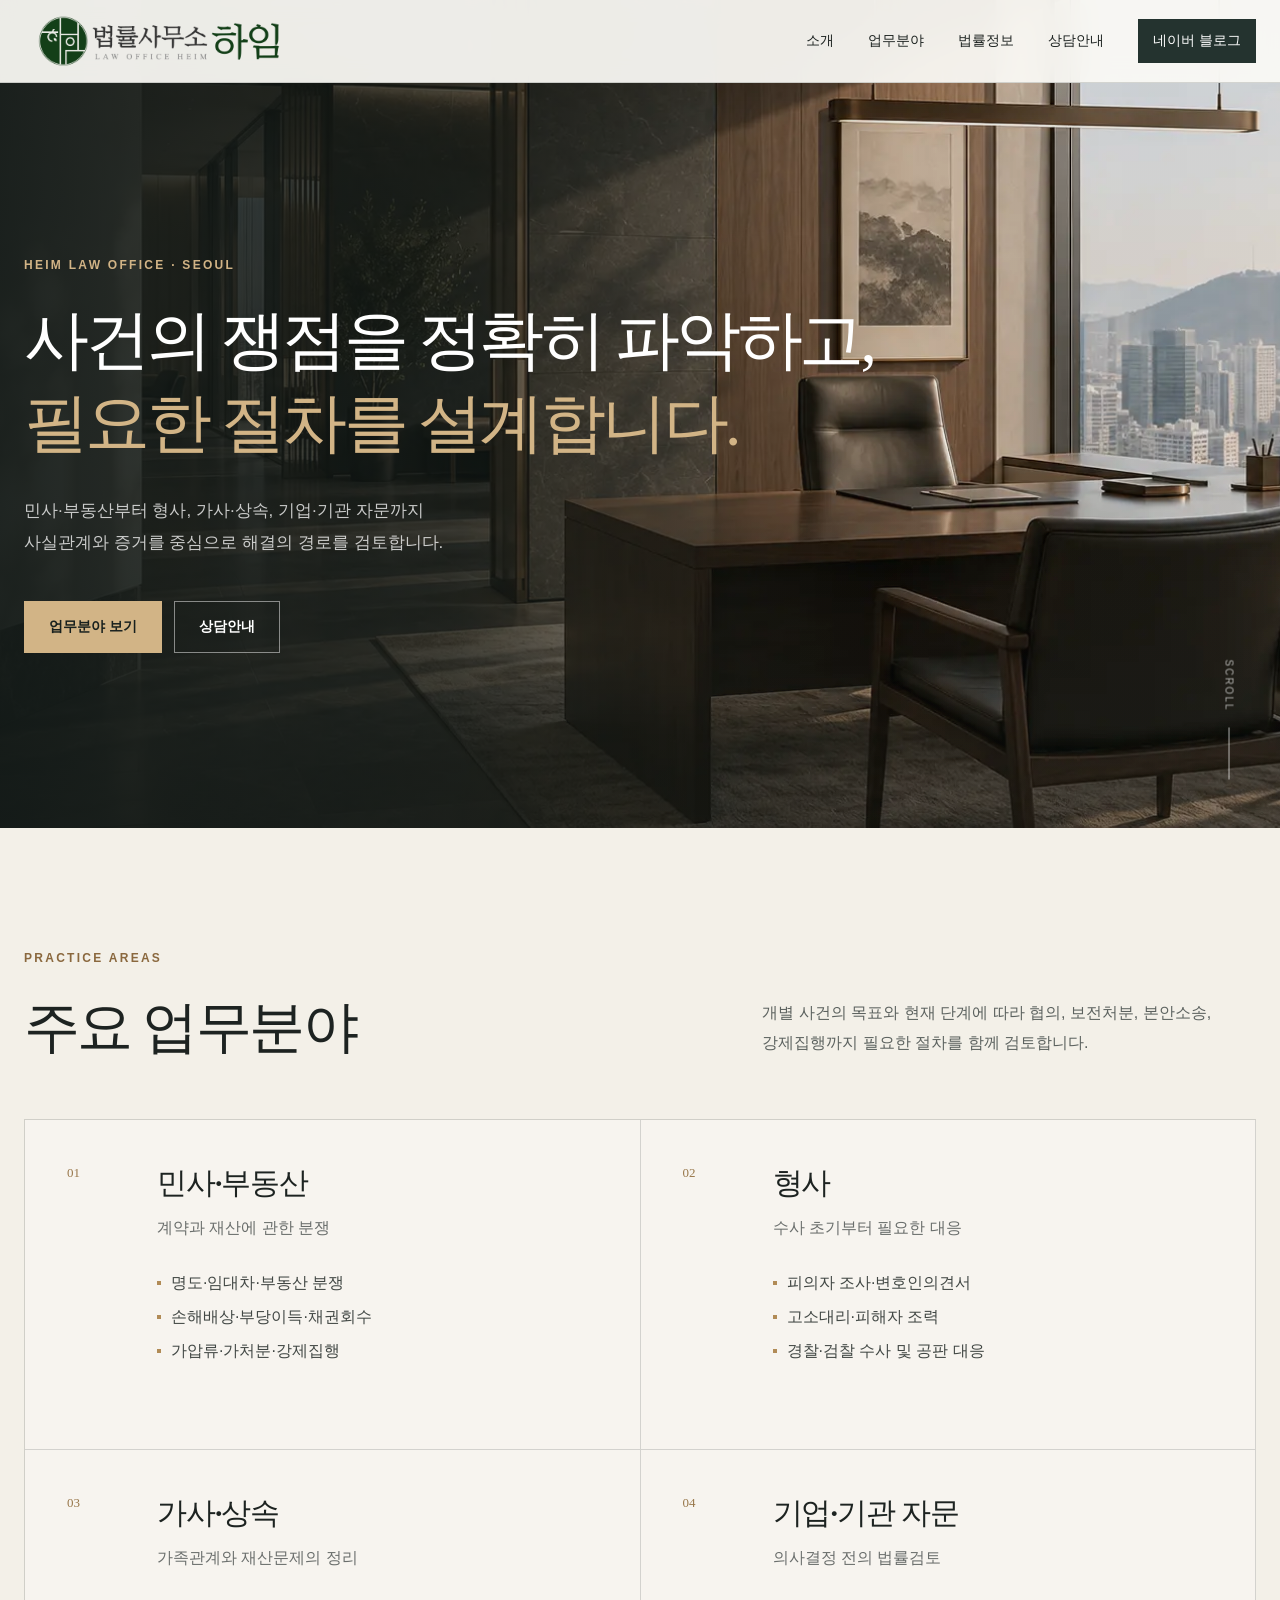
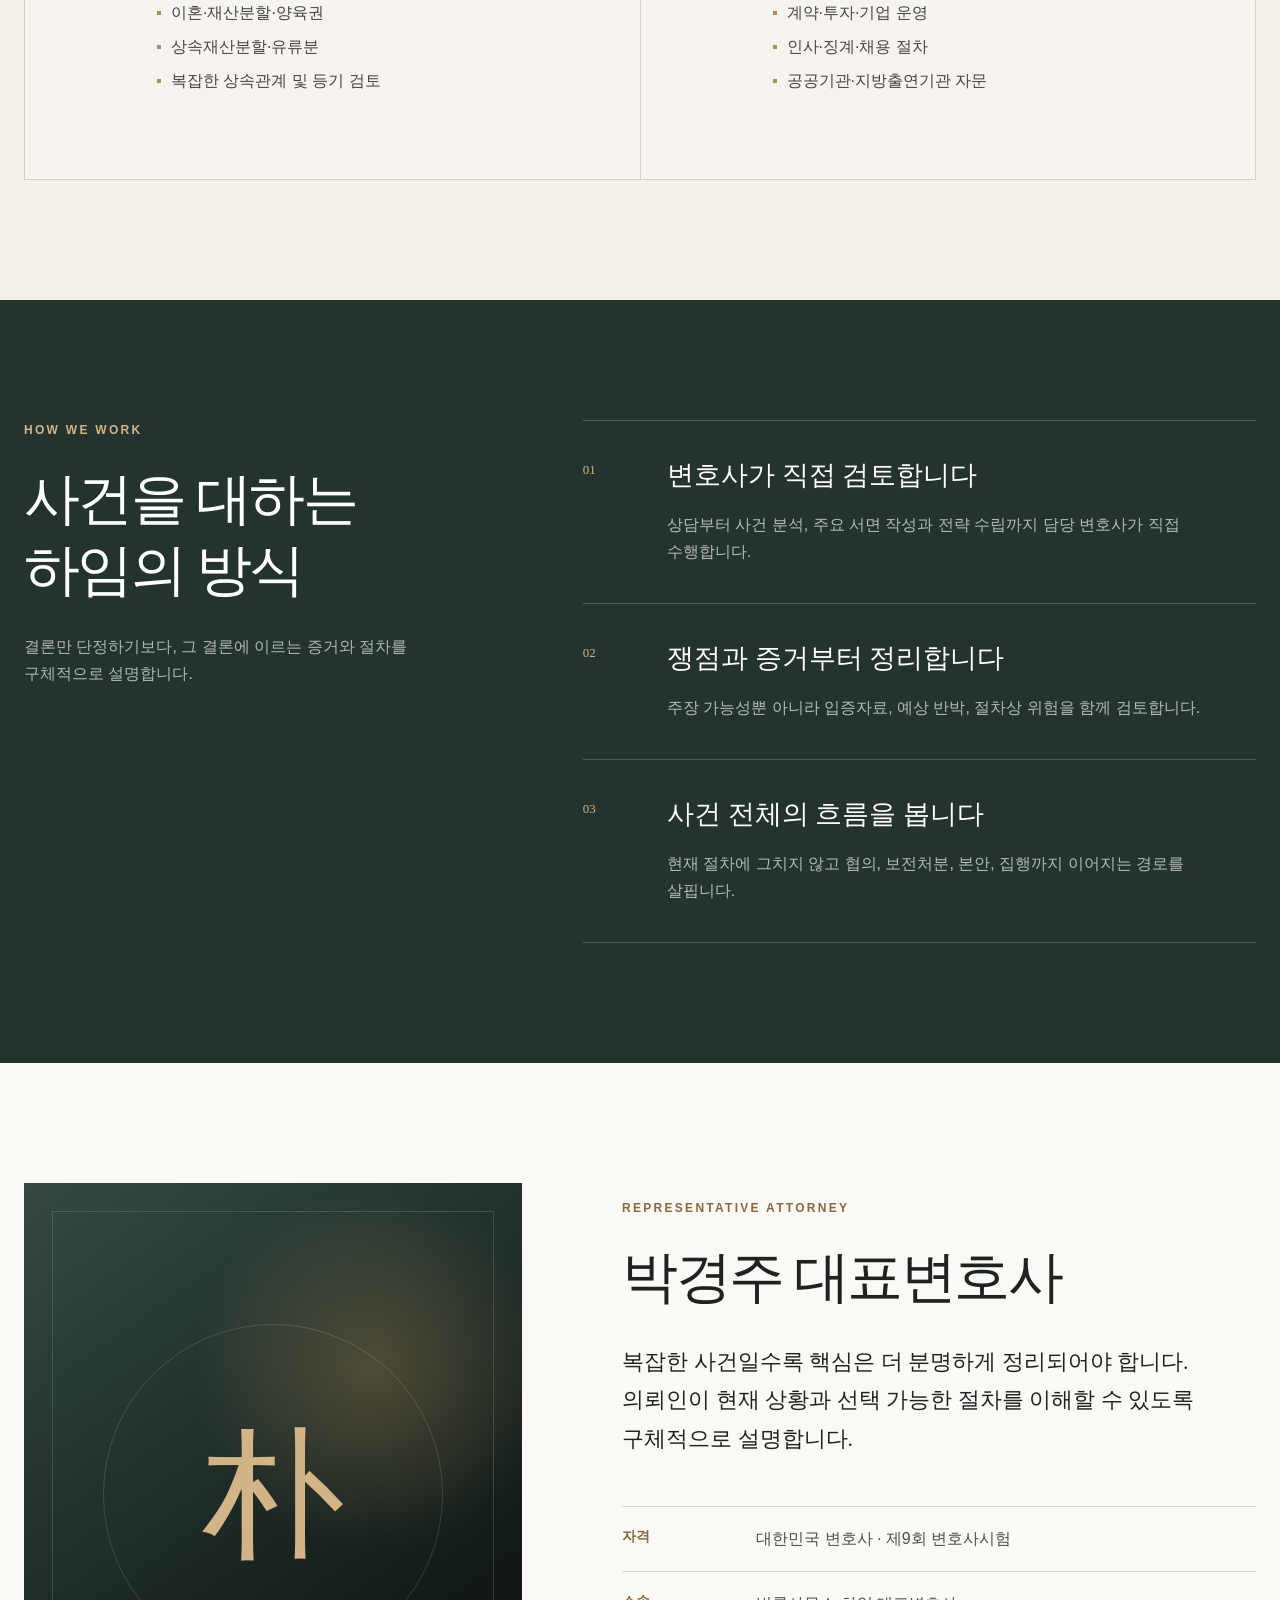
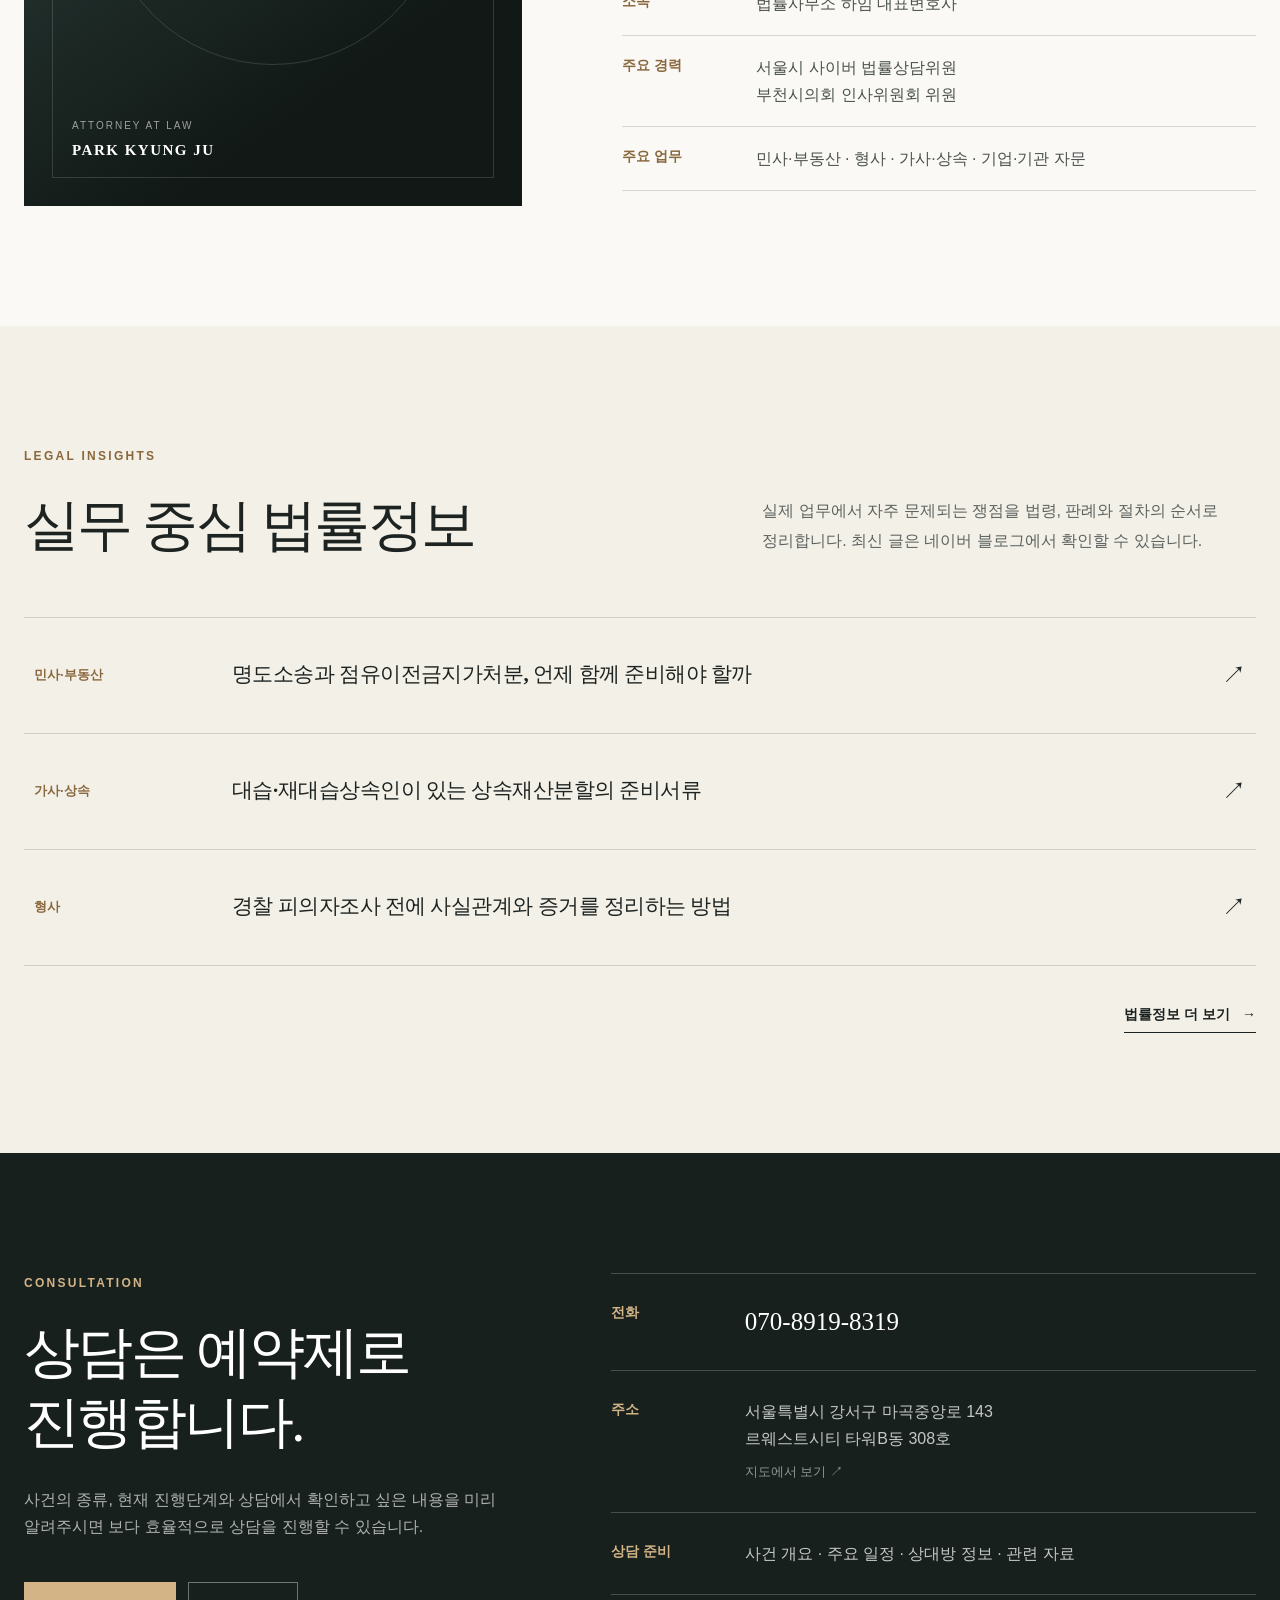
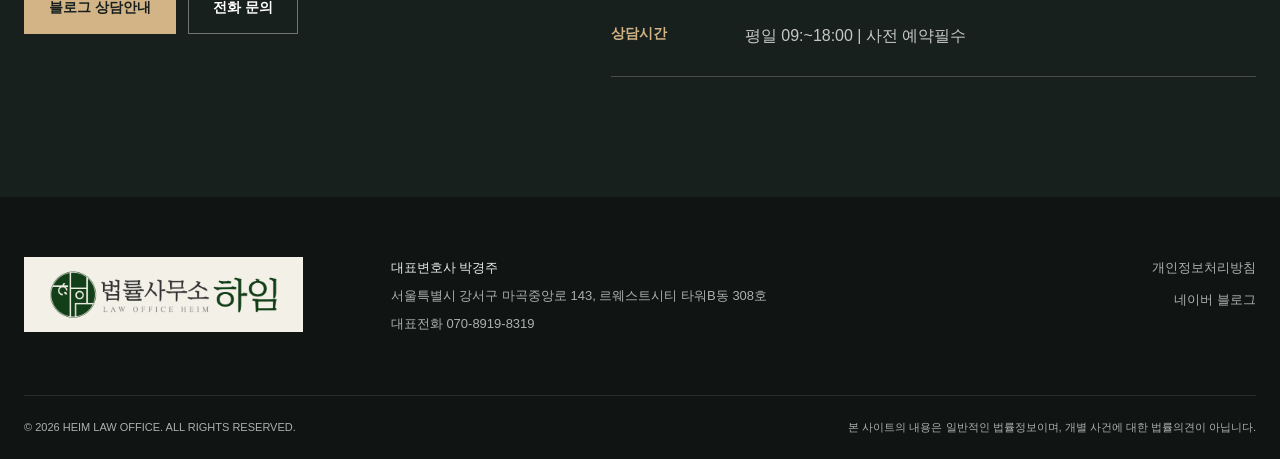
==== commit e6579f90: "공식로고 적용 및 연락처 등록" ====
--- a/index.html
+++ b/index.html
@@ -56,11 +56,13 @@
     <header class="site-header" data-header>
       <div class="header-inner shell">
         <a class="brand" href="#top" aria-label="법률사무소 하임 홈">
-          <span class="brand-mark" aria-hidden="true">H</span>
-          <span class="brand-text">
-            <strong>법률사무소 하임</strong>
-            <small>HEIM LAW OFFICE</small>
-          </span>
+          <img
+            class="brand-logo"
+            src="./assets/heimlaw-logo.png"
+            alt="법률사무소 하임 · LAW OFFICE HEIM"
+            width="1400"
+            height="300"
+          />
         </a>
 
         <button
@@ -334,8 +336,14 @@
     <footer class="site-footer">
       <div class="shell footer-top">
         <a class="brand footer-brand" href="#top" aria-label="법률사무소 하임 홈">
-          <span class="brand-mark" aria-hidden="true">H</span>
-          <span class="brand-text"><strong>법률사무소 하임</strong><small>HEIM LAW OFFICE</small></span>
+          <img
+            class="brand-logo"
+            src="./assets/heimlaw-logo.png"
+            alt="법률사무소 하임 · LAW OFFICE HEIM"
+            width="1400"
+            height="300"
+            loading="lazy"
+          />
         </a>
         <div class="footer-info">
           <p>대표변호사 박경주</p>
--- a/assets/styles.css
+++ b/assets/styles.css
@@ -93,16 +93,18 @@
   top: 0;
   left: 0;
   width: 100%;
-  color: white;
-  border-bottom: 1px solid rgba(255, 255, 255, 0.14);
+  color: var(--ink);
+  background: rgba(250, 249, 245, 0.94);
+  border-bottom: 1px solid var(--line);
+  backdrop-filter: blur(12px);
   transition: background 0.25s ease, border-color 0.25s ease, color 0.25s ease;
 }
 
 .site-header.is-scrolled {
   color: var(--ink);
-  background: rgba(250, 249, 245, 0.96);
+  background: rgba(250, 249, 245, 0.98);
   border-color: var(--line);
-  backdrop-filter: blur(12px);
+  box-shadow: 0 10px 32px rgba(18, 25, 23, 0.06);
 }
 
 .header-inner {
@@ -115,37 +117,13 @@
 .brand {
   display: inline-flex;
   align-items: center;
-  gap: 13px;
-}
-
-.brand-mark {
-  display: grid;
-  width: 35px;
-  height: 35px;
-  place-items: center;
-  color: var(--bronze-light);
-  border: 1px solid currentColor;
-  font-family: Georgia, serif;
-  font-size: 20px;
-  line-height: 1;
-}
-
-.brand-text {
-  display: grid;
-  gap: 1px;
-}
-
-.brand-text strong {
-  font-family: var(--serif);
-  font-size: 17px;
-  font-weight: 600;
-  letter-spacing: -0.02em;
-}
-
-.brand-text small {
-  font-size: 9px;
-  letter-spacing: 0.19em;
-  opacity: 0.72;
+  line-height: 0;
+}
+
+.brand-logo {
+  width: 270px;
+  height: auto;
+  object-fit: contain;
 }
 
 .primary-nav {
@@ -182,8 +160,8 @@
 
 .nav-cta {
   padding: 10px 15px;
-  color: var(--charcoal);
-  background: var(--bronze-light);
+  color: white;
+  background: var(--green);
 }
 
 .menu-button {
@@ -734,8 +712,14 @@
 }
 
 .footer-brand {
+  width: fit-content;
   align-self: start;
-  color: white;
+  padding: 10px 12px;
+  background: var(--ivory);
+}
+
+.footer-brand .brand-logo {
+  width: 255px;
 }
 
 .footer-info {
@@ -903,7 +887,7 @@
   .primary-nav .nav-cta {
     margin-top: 22px;
     padding: 14px 18px;
-    color: var(--charcoal);
+    color: white;
     border: 0;
     font-family: var(--sans);
     font-size: 14px;
@@ -911,9 +895,9 @@
   }
 
   .site-header.is-menu-open {
-    color: white;
-    background: transparent;
-    border-color: rgba(255, 255, 255, 0.14);
+    color: var(--ink);
+    background: var(--paper);
+    border-color: var(--line);
   }
 
   .hero {
@@ -983,12 +967,8 @@
     font-size: 15px;
   }
 
-  .brand-text strong {
-    font-size: 15px;
-  }
-
-  .brand-text small {
-    font-size: 8px;
+  .brand-logo {
+    width: 215px;
   }
 
   .hero {
@@ -1107,6 +1087,10 @@
     grid-column: auto;
   }
 
+  .footer-brand .brand-logo {
+    width: 220px;
+  }
+
   .footer-links {
     justify-items: start;
   }
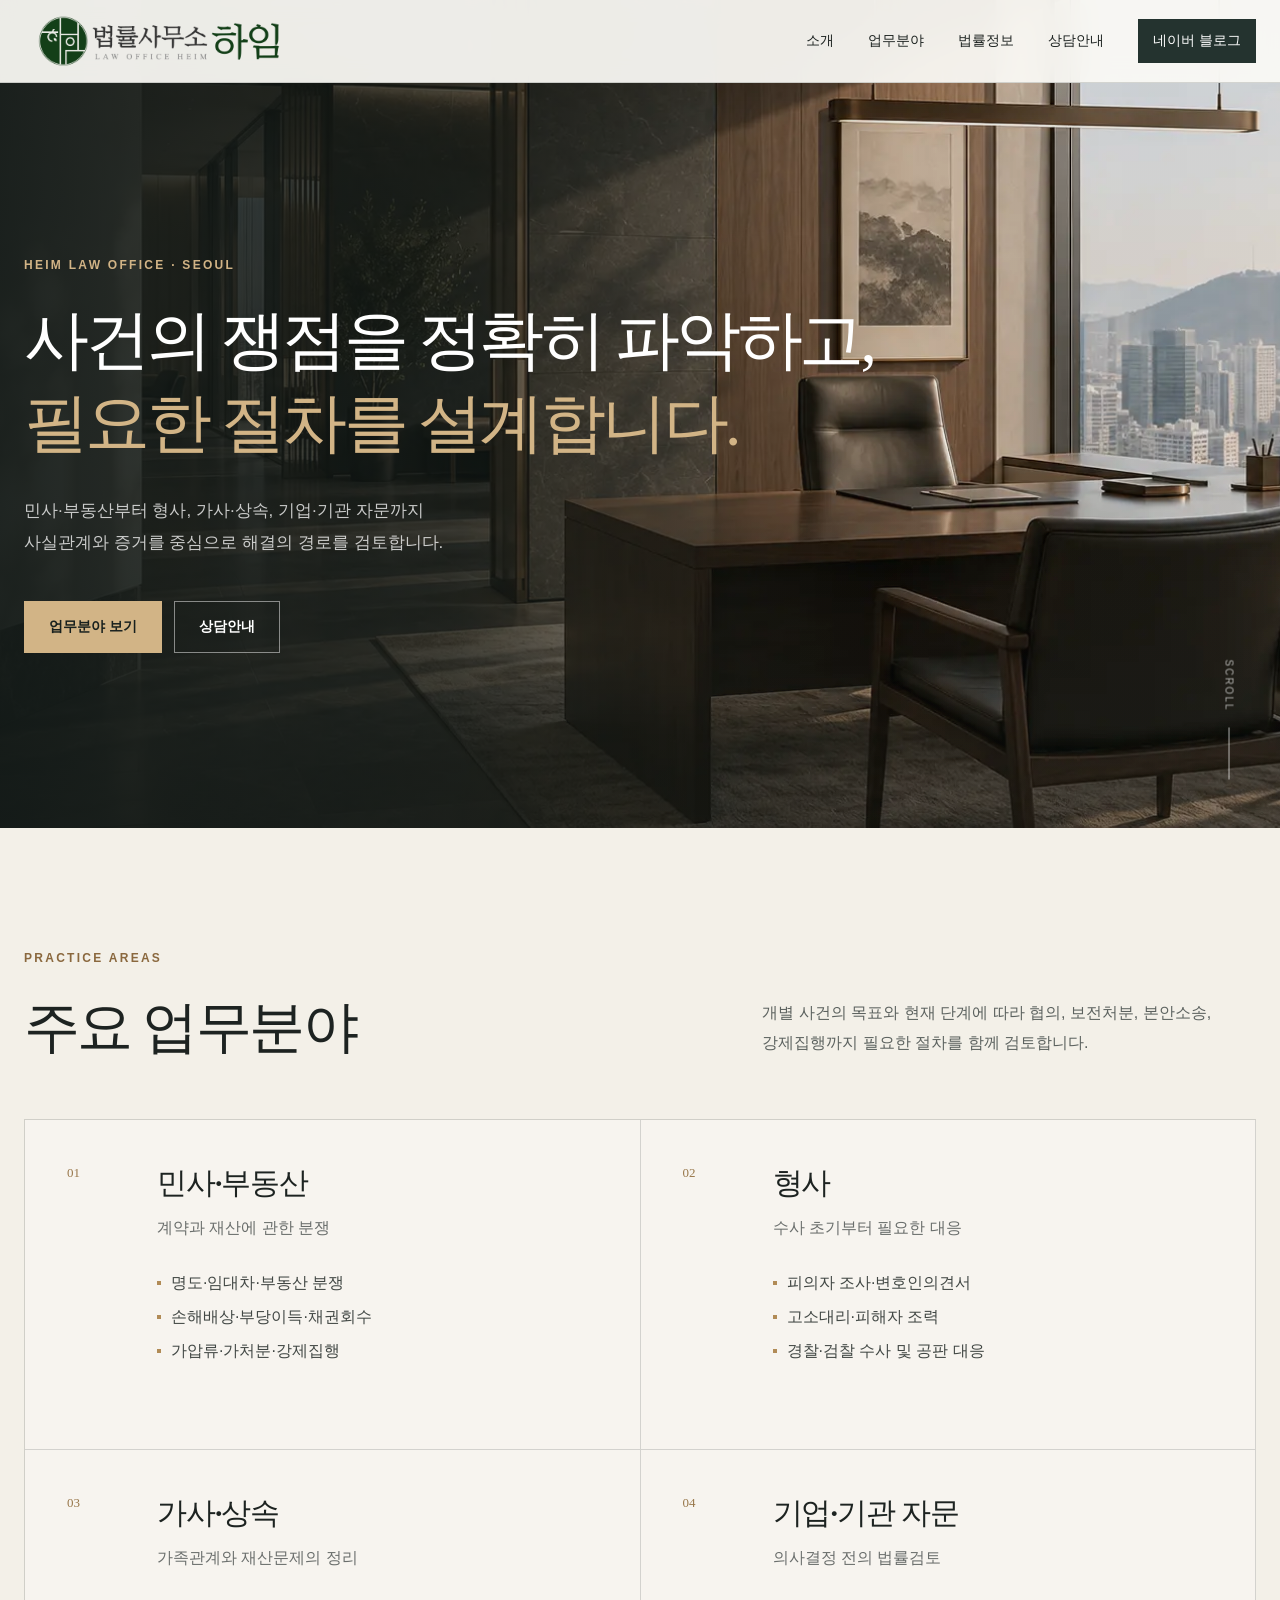
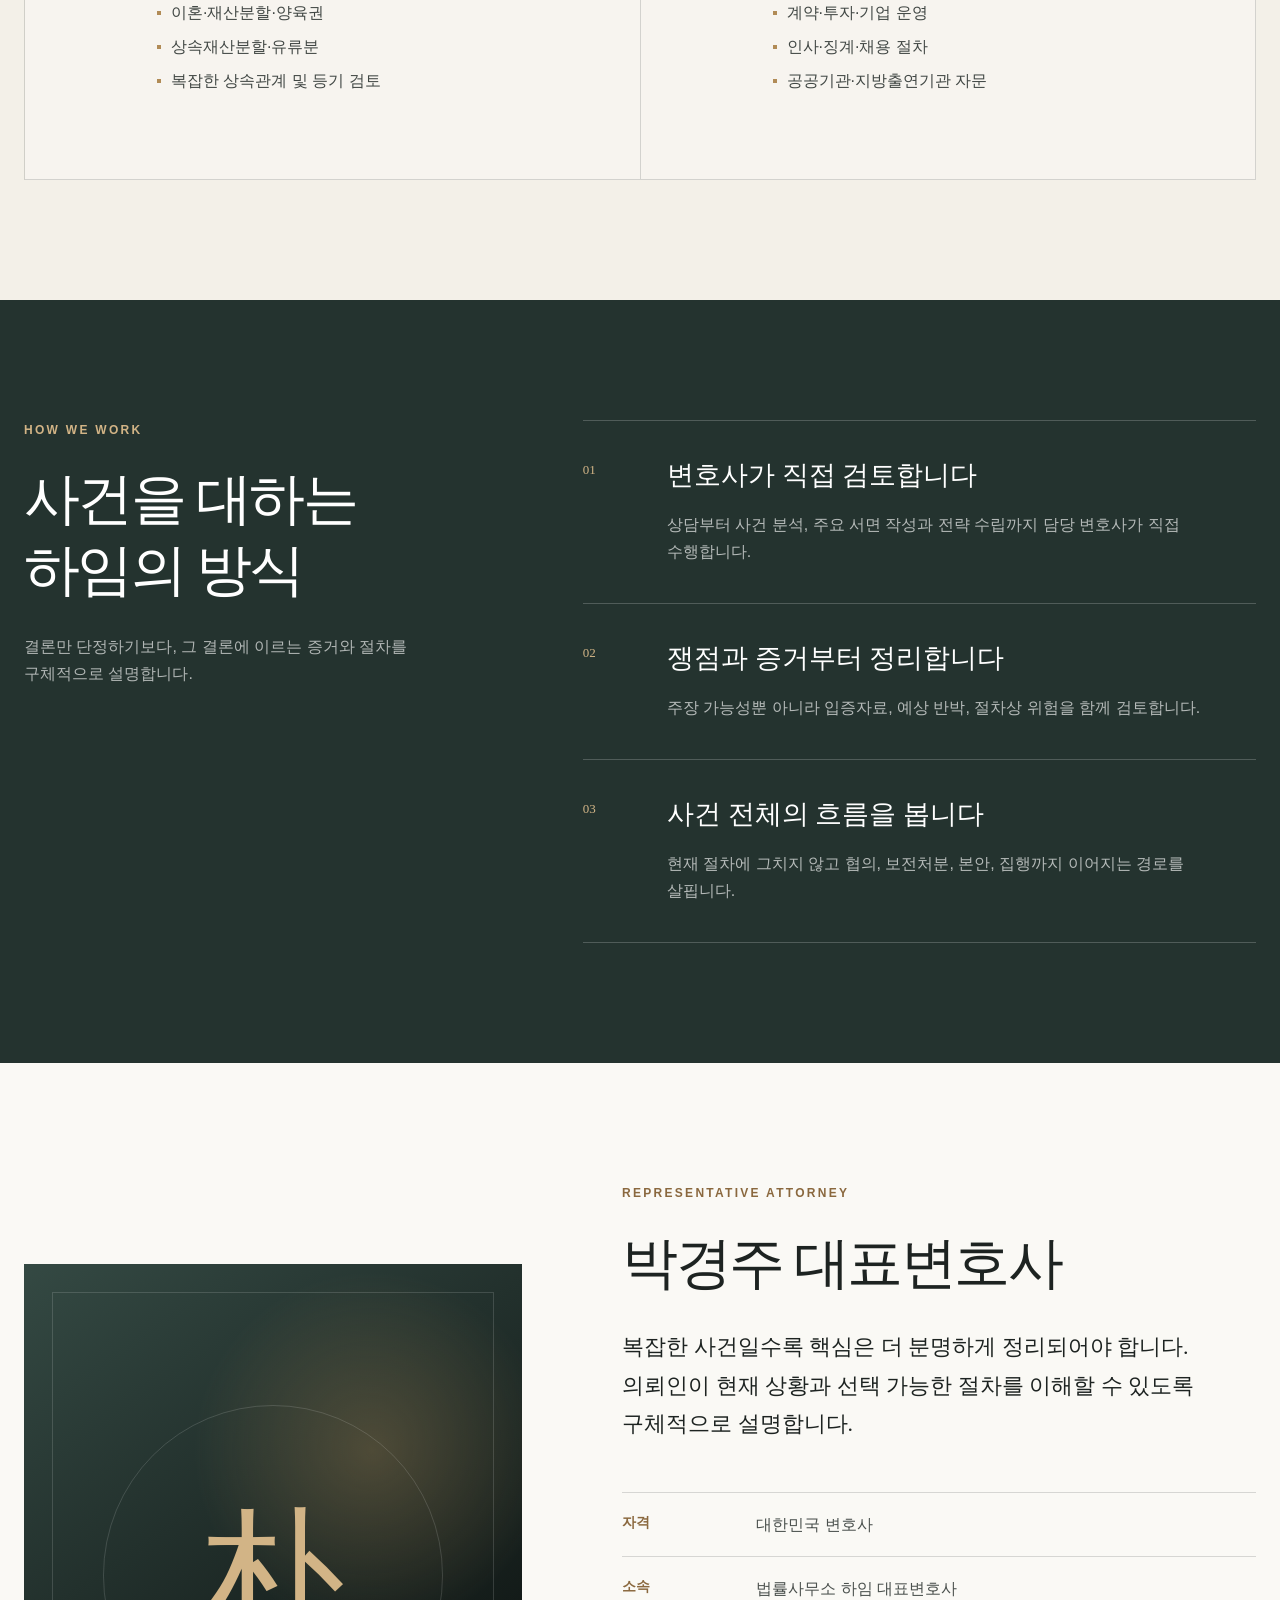
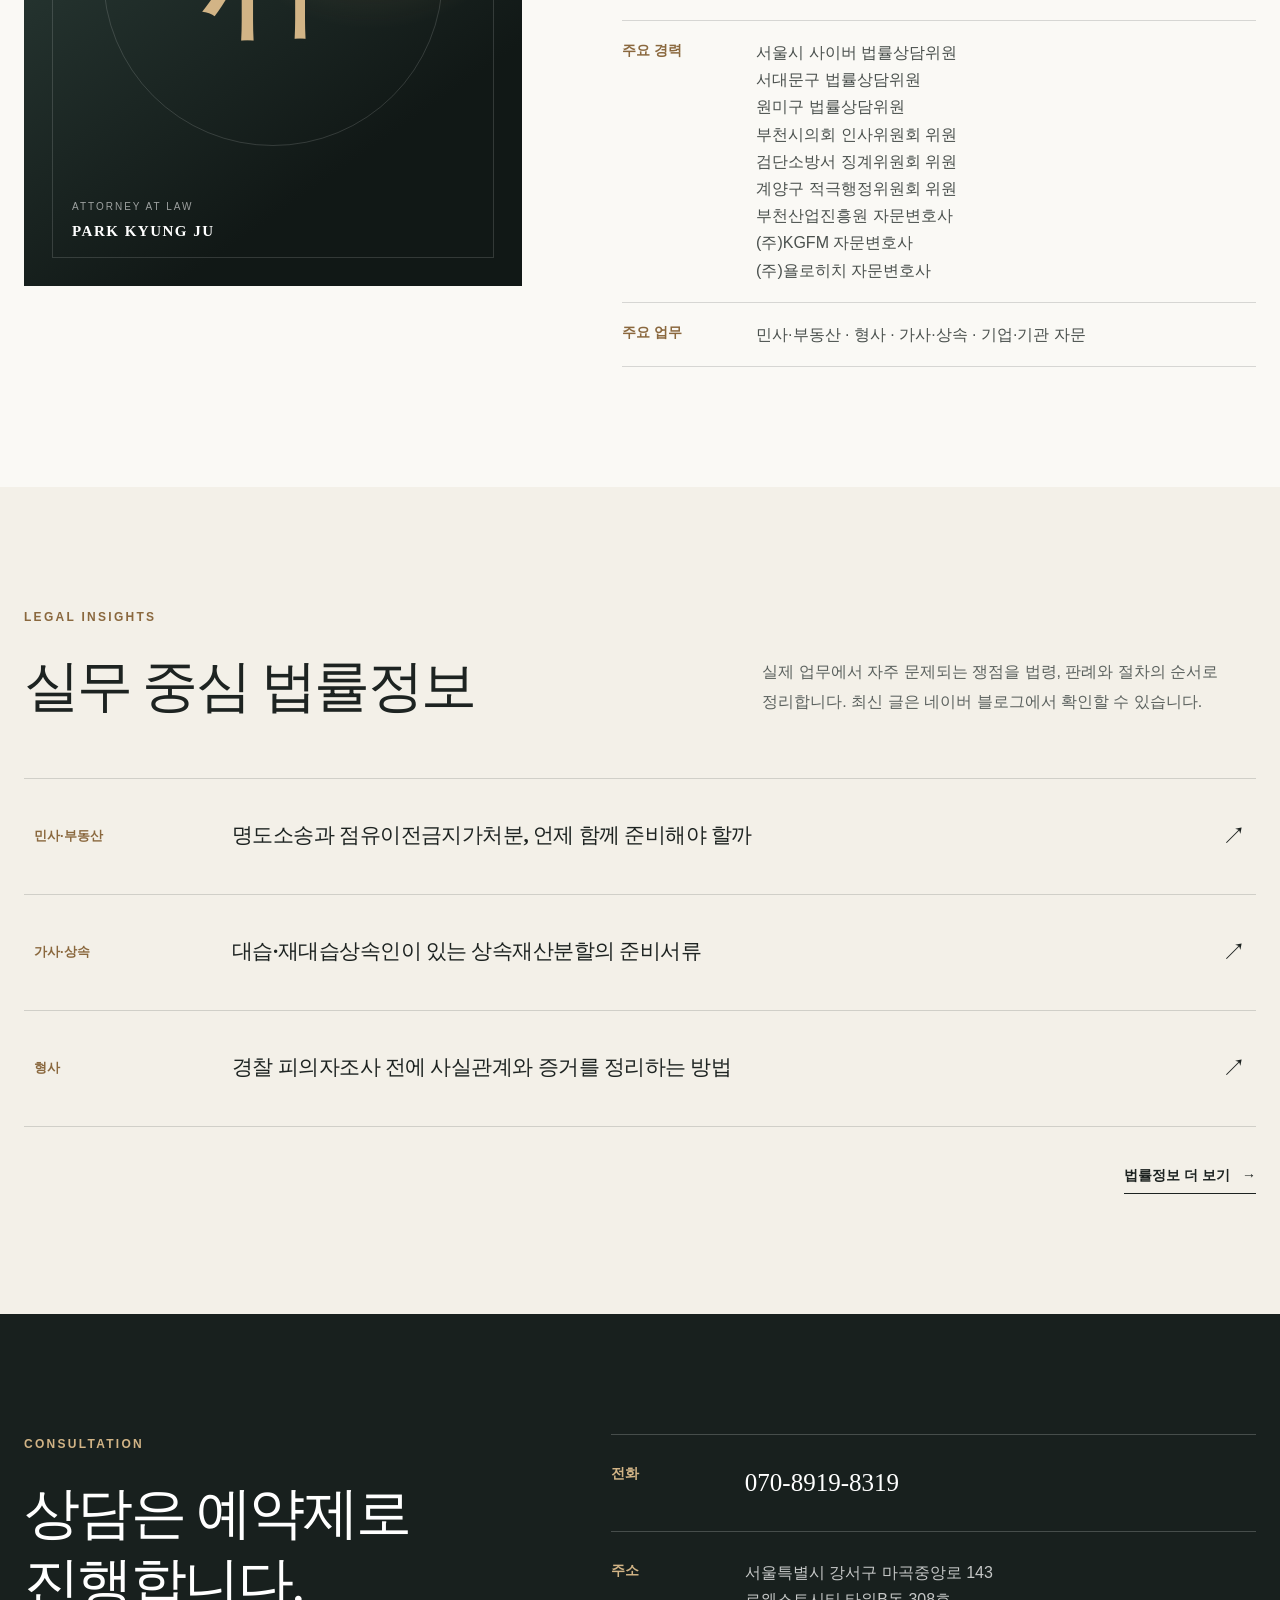
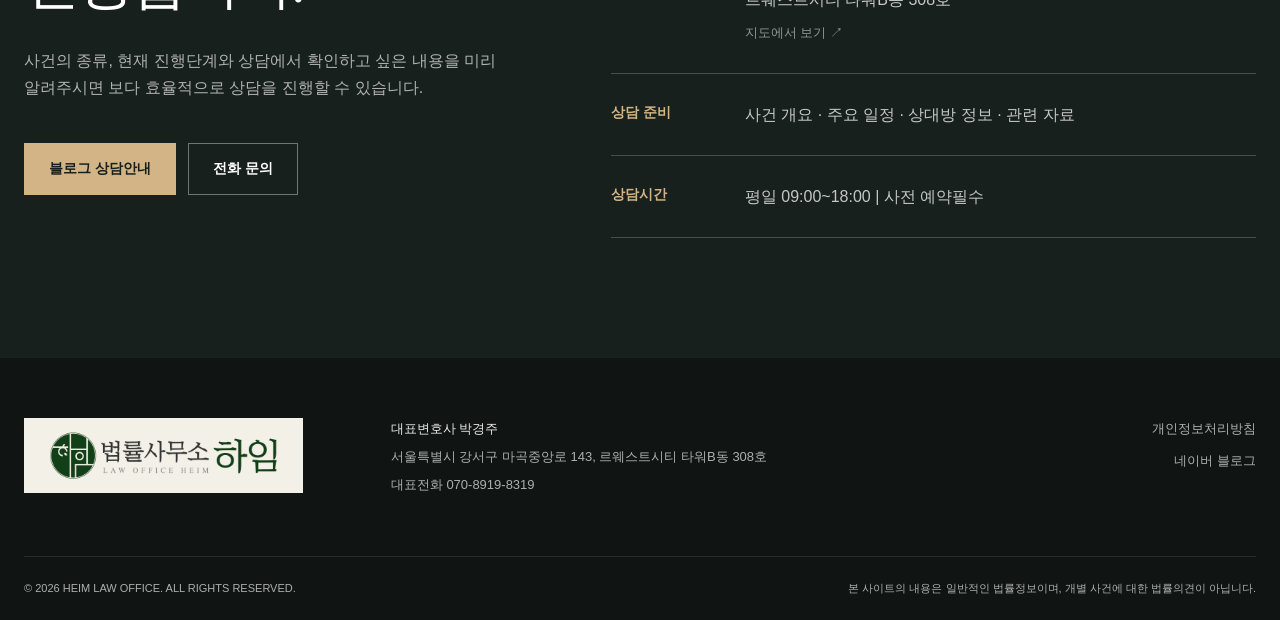
==== commit 53f4fd2d: "약력 및 상담시간 수정" ====
--- a/index.html
+++ b/index.html
@@ -41,7 +41,7 @@
         },
         "address": {
           "@type": "PostalAddress",
-          "streetAddress": "마곡중앙로 143, 르웨스트시티 타워B동 308호",
+          "streetAddress": "마곡중앙로 143, 르웨스트시티 타워B동 3층",
           "addressLocality": "강서구",
           "addressRegion": "서울특별시",
           "addressCountry": "KR"
@@ -238,9 +238,9 @@
               의뢰인이 현재 상황과 선택 가능한 절차를 이해할 수 있도록 구체적으로 설명합니다.
             </p>
             <dl class="credentials">
-              <div><dt>자격</dt><dd>대한민국 변호사 · 제9회 변호사시험</dd></div>
+              <div><dt>자격</dt><dd>대한민국 변호사</dd></div>
               <div><dt>소속</dt><dd>법률사무소 하임 대표변호사</dd></div>
-              <div><dt>주요 경력</dt><dd>서울시 사이버 법률상담위원<br />부천시의회 인사위원회 위원</dd></div>
+              <div><dt>주요 경력</dt><dd>서울시 사이버 법률상담위원<br />서대문구 법률상담위원<br />원미구 법률상담위원<br />부천시의회 인사위원회 위원<br />검단소방서 징계위원회 위원<br />계양구 적극행정위원회 위원<br />부천산업진흥원 자문변호사<br />(주)KGFM 자문변호사<br />(주)욜로히치 자문변호사</dd></div>
               <div><dt>주요 업무</dt><dd>민사·부동산 · 형사 · 가사·상속 · 기업·기관 자문</dd></div>
             </dl>
           </div>
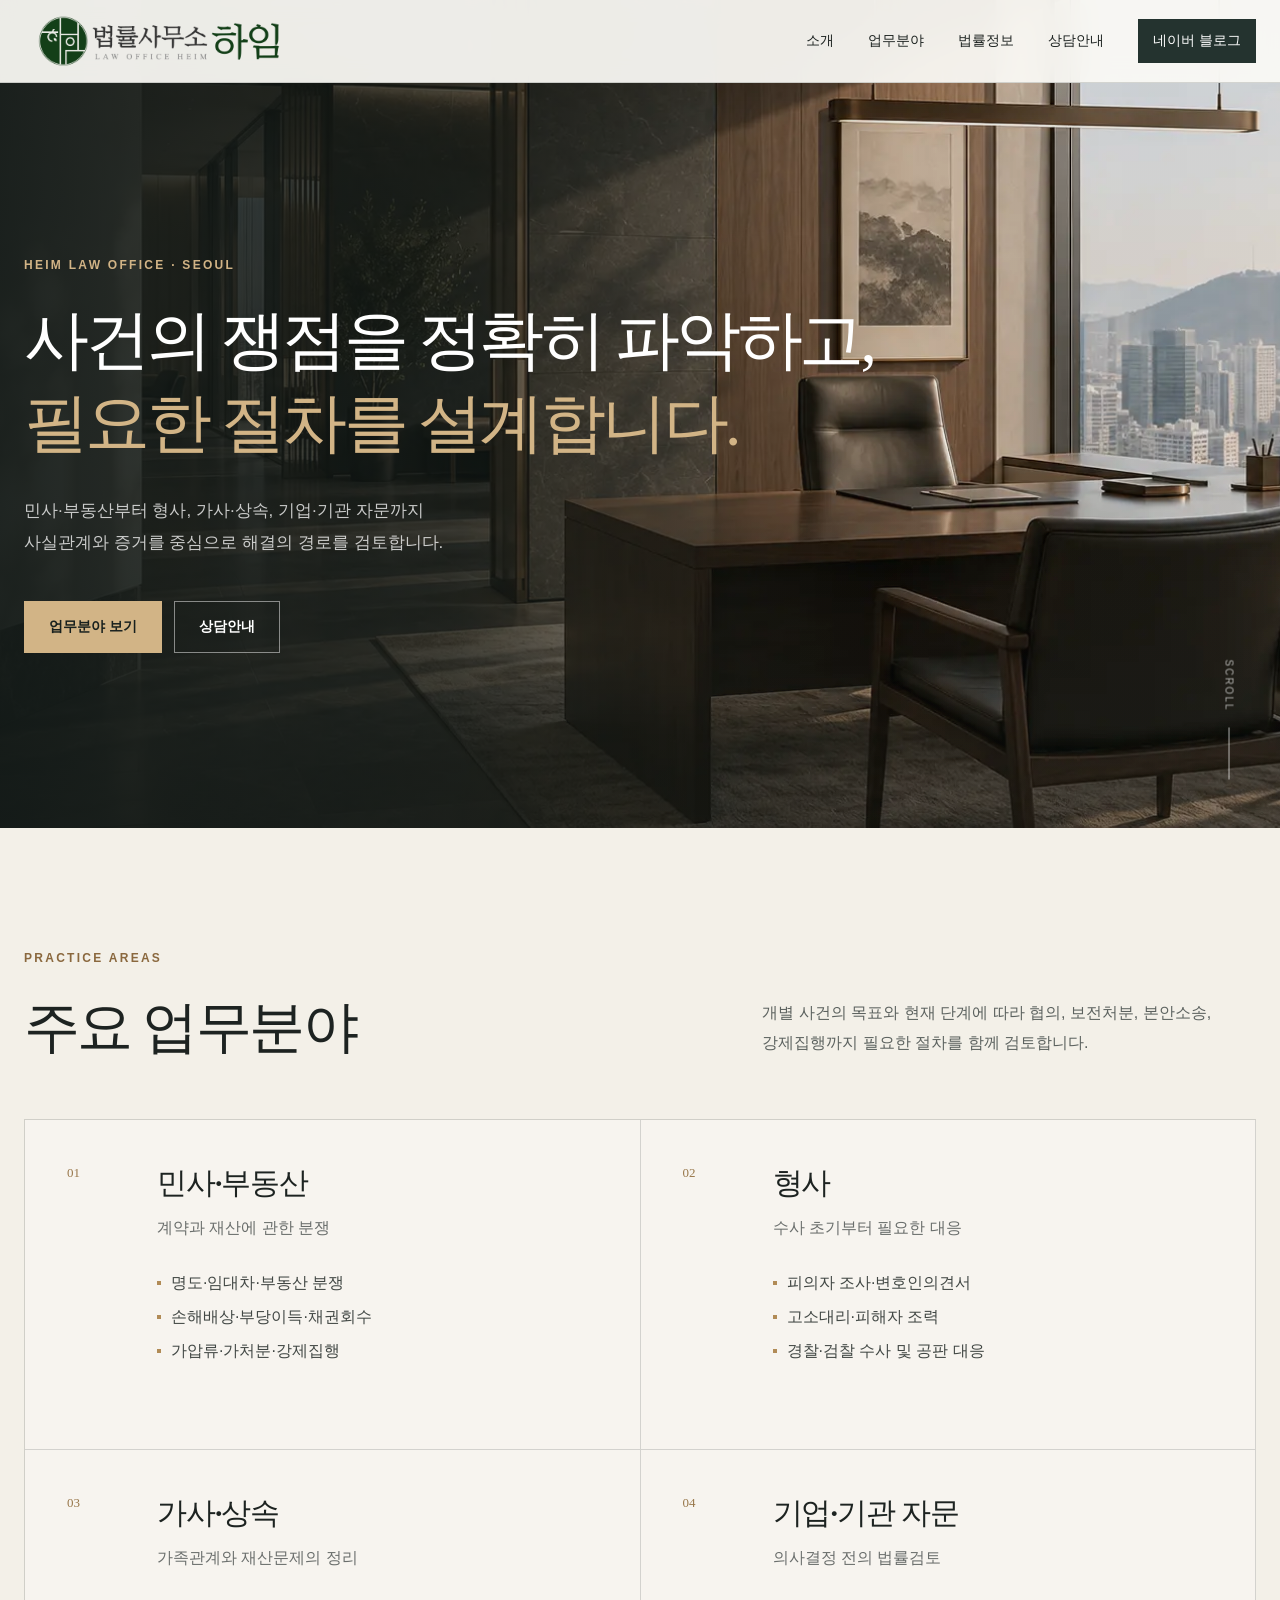
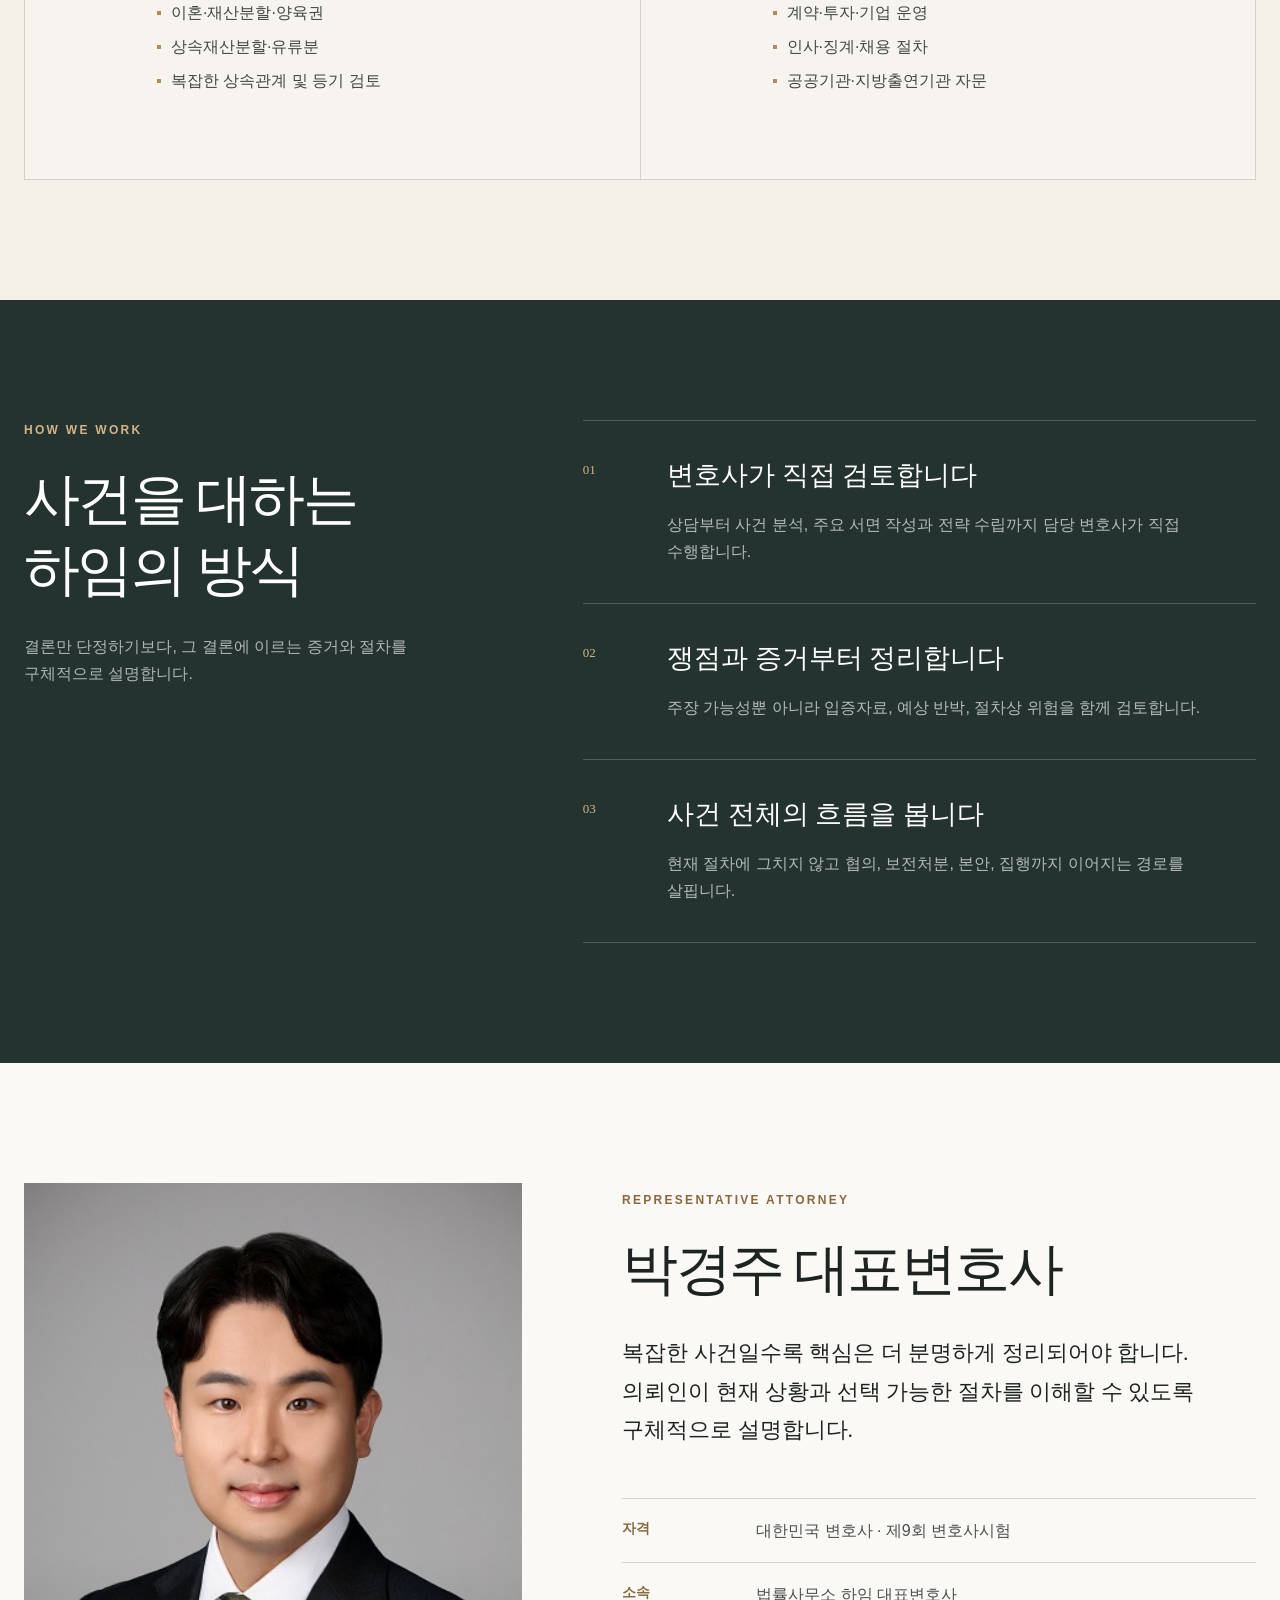
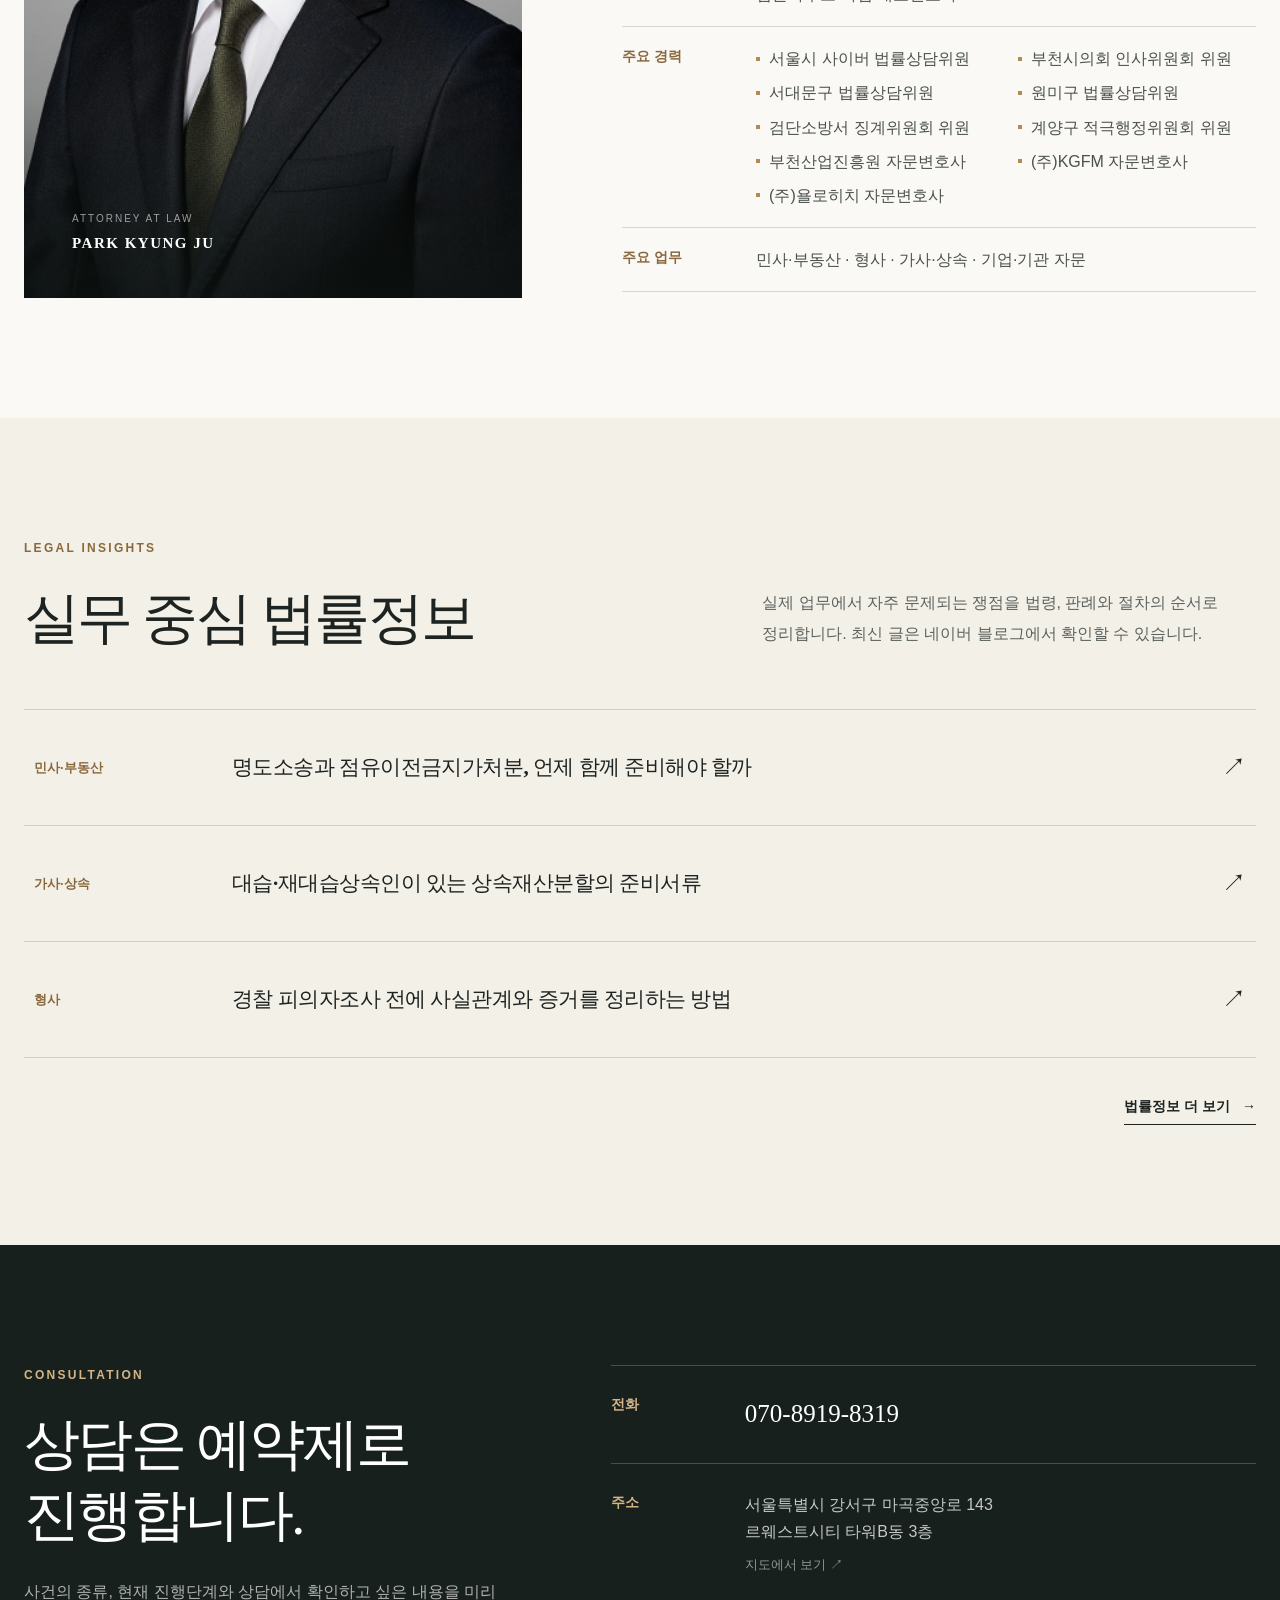
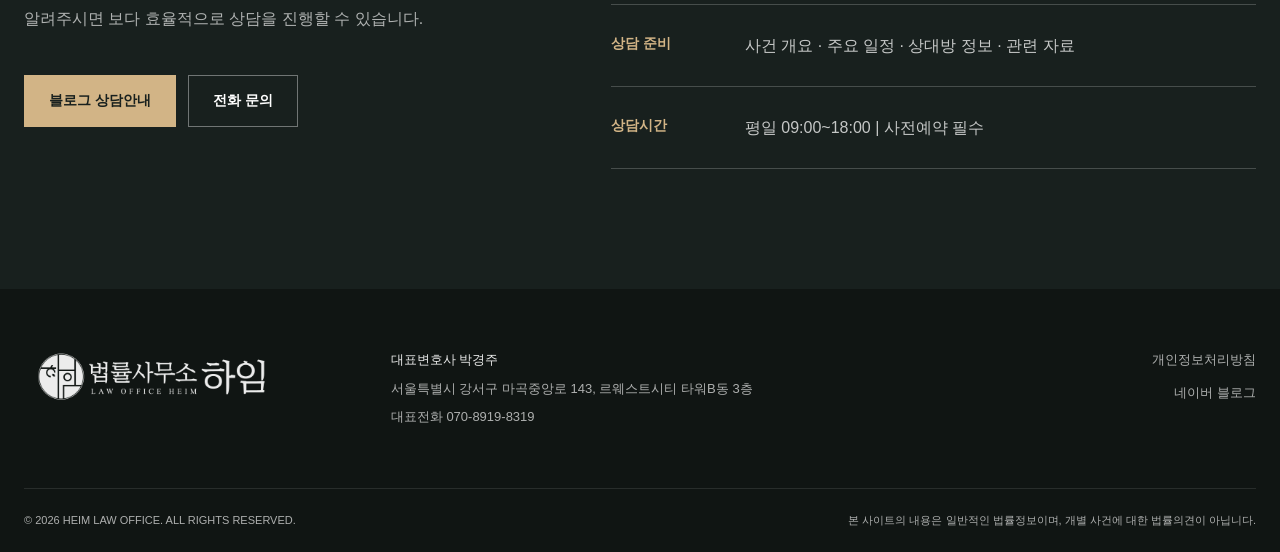
==== commit 45616a82: "프로필사진 추가 및 연락처 상담시간 등록 그리고 경력추가" ====
--- a/index.html
+++ b/index.html
@@ -37,7 +37,8 @@
         "founder": {
           "@type": "Person",
           "name": "박경주",
-          "jobTitle": "대표변호사"
+          "jobTitle": "대표변호사",
+          "image": "https://heimlaw.kr/assets/heimlaw-profile.jpg"
         },
         "address": {
           "@type": "PostalAddress",
@@ -223,8 +224,15 @@
 
       <section id="about" class="section section-about" aria-labelledby="about-title">
         <div class="shell about-layout">
-          <div class="portrait-panel" aria-hidden="true">
-            <div class="portrait-monogram">朴</div>
+          <div class="portrait-panel">
+            <img
+              class="portrait-photo"
+              src="./assets/heimlaw-profile.jpg"
+              alt="박경주 대표변호사 프로필 사진"
+              width="404"
+              height="580"
+              loading="lazy"
+            />
             <div class="portrait-caption">
               <span>ATTORNEY AT LAW</span>
               <strong>PARK KYUNG JU</strong>
@@ -238,9 +246,24 @@
               의뢰인이 현재 상황과 선택 가능한 절차를 이해할 수 있도록 구체적으로 설명합니다.
             </p>
             <dl class="credentials">
-              <div><dt>자격</dt><dd>대한민국 변호사</dd></div>
+              <div><dt>자격</dt><dd>대한민국 변호사 · 제9회 변호사시험</dd></div>
               <div><dt>소속</dt><dd>법률사무소 하임 대표변호사</dd></div>
-              <div><dt>주요 경력</dt><dd>서울시 사이버 법률상담위원<br />서대문구 법률상담위원<br />원미구 법률상담위원<br />부천시의회 인사위원회 위원<br />검단소방서 징계위원회 위원<br />계양구 적극행정위원회 위원<br />부천산업진흥원 자문변호사<br />(주)KGFM 자문변호사<br />(주)욜로히치 자문변호사</dd></div>
+              <div>
+                <dt>주요 경력</dt>
+                <dd>
+                  <ul class="career-list">
+                    <li>서울시 사이버 법률상담위원</li>
+                    <li>부천시의회 인사위원회 위원</li>
+                    <li>서대문구 법률상담위원</li>
+                    <li>원미구 법률상담위원</li>
+                    <li>검단소방서 징계위원회 위원</li>
+                    <li>계양구 적극행정위원회 위원</li>
+                    <li>부천산업진흥원 자문변호사</li>
+                    <li>(주)KGFM 자문변호사</li>
+                    <li>(주)욜로히치 자문변호사</li>
+                  </ul>
+                </dd>
+              </div>
               <div><dt>주요 업무</dt><dd>민사·부동산 · 형사 · 가사·상속 · 기업·기관 자문</dd></div>
             </dl>
           </div>
@@ -311,7 +334,7 @@
             <div class="detail-row">
               <span>주소</span>
               <div>
-                <p>서울특별시 강서구 마곡중앙로 143<br />르웨스트시티 타워B동 308호</p>
+                <p>서울특별시 강서구 마곡중앙로 143<br />르웨스트시티 타워B동 3층</p>
                 <a
                   class="mini-link"
                   href="https://map.naver.com/p/search/%EC%84%9C%EC%9A%B8%20%EA%B0%95%EC%84%9C%EA%B5%AC%20%EB%A7%88%EA%B3%A1%EC%A4%91%EC%95%99%EB%A1%9C%20143"
@@ -347,7 +370,7 @@
         </a>
         <div class="footer-info">
           <p>대표변호사 박경주</p>
-          <p>서울특별시 강서구 마곡중앙로 143, 르웨스트시티 타워B동 308호</p>
+          <p>서울특별시 강서구 마곡중앙로 143, 르웨스트시티 타워B동 3층</p>
           <p class="footer-phone" data-contact="phone-row-footer" hidden>
             대표전화 <a data-contact="phone-link-footer" href="#"></a>
           </p>
--- a/assets/styles.css
+++ b/assets/styles.css
@@ -485,40 +485,25 @@
 
 .portrait-panel {
   position: relative;
-  display: grid;
-  aspect-ratio: 4 / 5;
-  place-items: center;
+  aspect-ratio: 404 / 580;
   overflow: hidden;
   color: white;
-  background:
-    radial-gradient(circle at 70% 30%, rgba(177, 139, 86, 0.32), transparent 32%),
-    linear-gradient(145deg, var(--green-soft), #111816 75%);
-}
-
-.portrait-panel::before,
+  background: #d4d4d4;
+}
+
 .portrait-panel::after {
   position: absolute;
+  z-index: 1;
+  inset: 0;
+  background: linear-gradient(0deg, rgba(15, 21, 19, 0.72) 0%, rgba(15, 21, 19, 0.12) 28%, transparent 48%);
   content: "";
-  border: 1px solid rgba(255, 255, 255, 0.14);
-}
-
-.portrait-panel::before {
-  inset: 28px;
-}
-
-.portrait-panel::after {
-  width: 68%;
-  aspect-ratio: 1;
-  border-radius: 50%;
-}
-
-.portrait-monogram {
-  position: relative;
-  z-index: 1;
-  color: var(--bronze-light);
-  font-family: var(--serif);
-  font-size: clamp(80px, 11vw, 140px);
-  font-weight: 400;
+}
+
+.portrait-photo {
+  width: 100%;
+  height: 100%;
+  object-fit: cover;
+  object-position: center top;
 }
 
 .portrait-caption {
@@ -573,6 +558,30 @@
 .credentials dd {
   margin: 0;
   color: #4b514e;
+}
+
+.career-list {
+  display: grid;
+  grid-template-columns: repeat(2, minmax(0, 1fr));
+  gap: 7px 24px;
+  margin: 0;
+  padding: 0;
+  list-style: none;
+}
+
+.career-list li {
+  position: relative;
+  padding-left: 13px;
+}
+
+.career-list li::before {
+  position: absolute;
+  top: 0.72em;
+  left: 0;
+  width: 4px;
+  height: 4px;
+  background: var(--bronze);
+  content: "";
 }
 
 .section-insights {
@@ -714,12 +723,14 @@
 .footer-brand {
   width: fit-content;
   align-self: start;
-  padding: 10px 12px;
-  background: var(--ivory);
+  padding: 0;
+  background: transparent;
 }
 
 .footer-brand .brand-logo {
   width: 255px;
+  filter: brightness(0) invert(1);
+  opacity: 0.92;
 }
 
 .footer-info {
@@ -1055,6 +1066,10 @@
     gap: 5px;
   }
 
+  .career-list {
+    grid-template-columns: 1fr;
+  }
+
   .insight-list > a {
     grid-template-columns: 1fr 30px;
     gap: 10px;
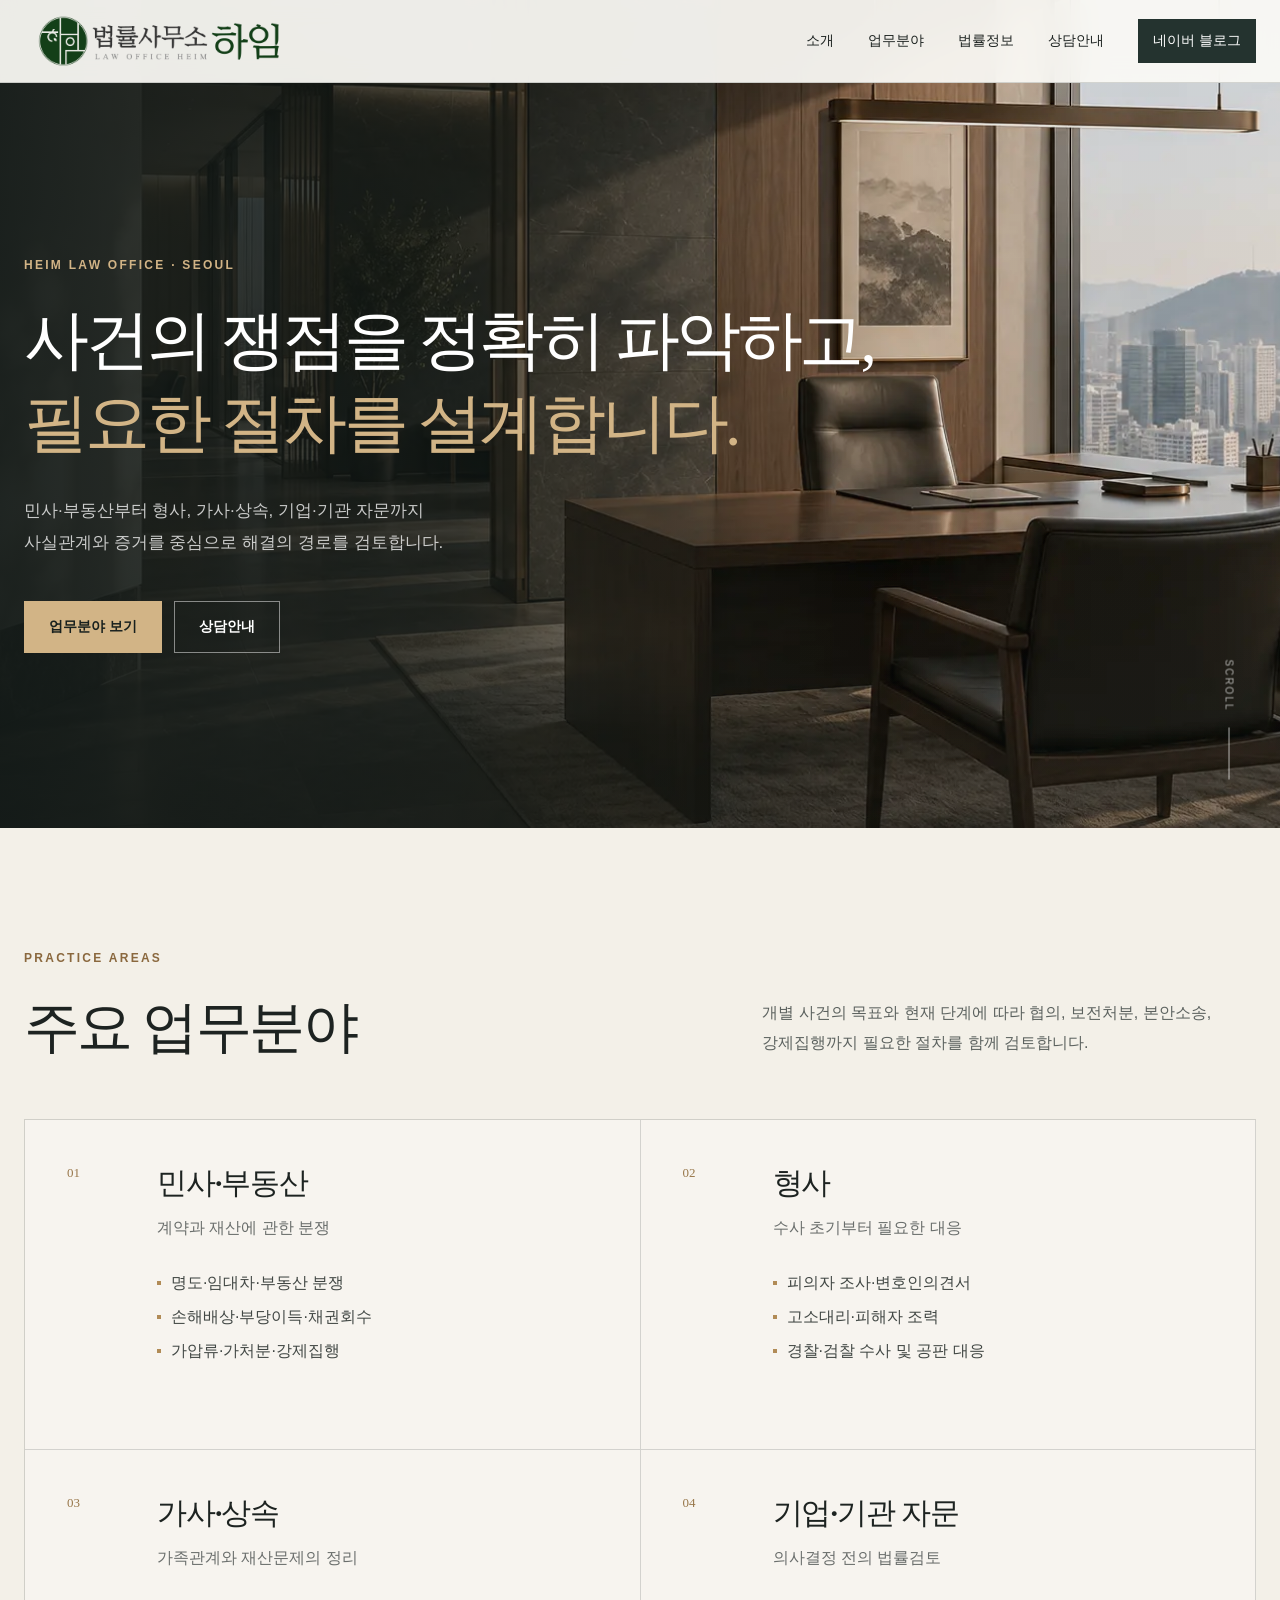
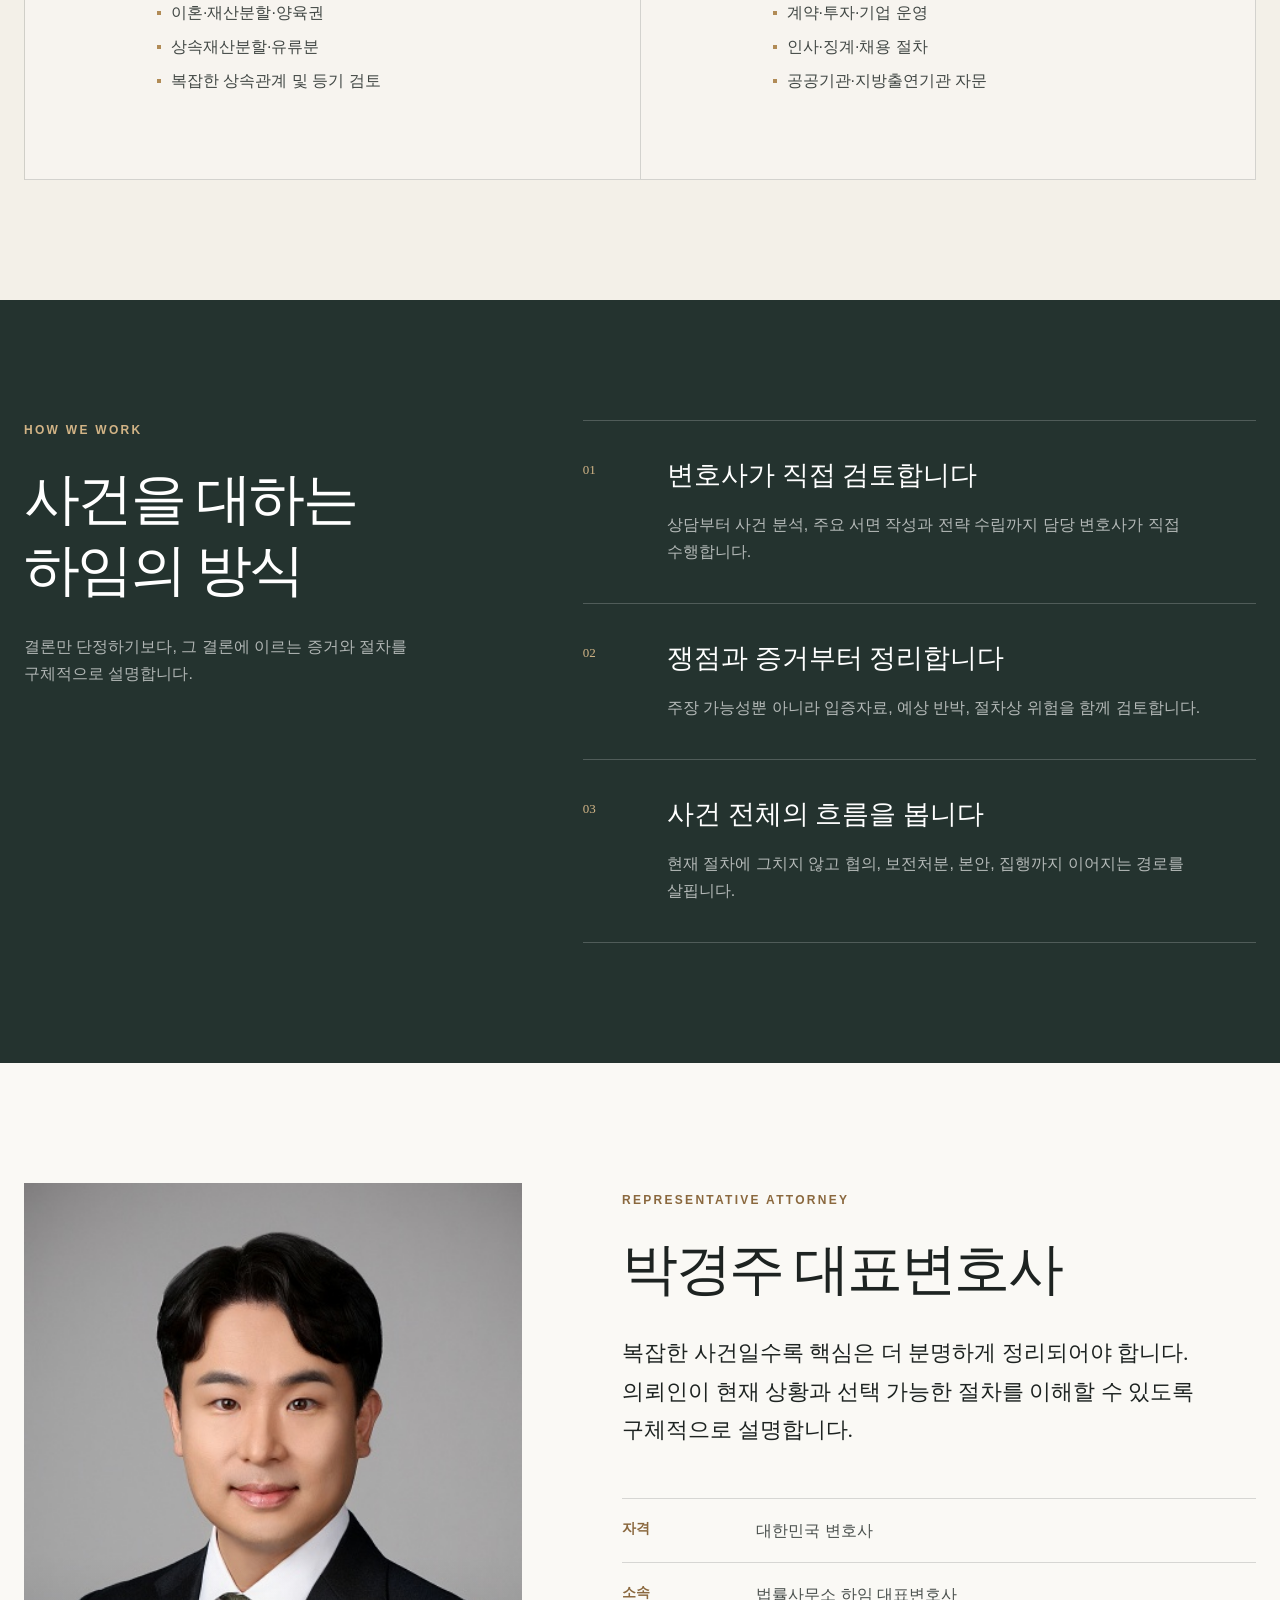
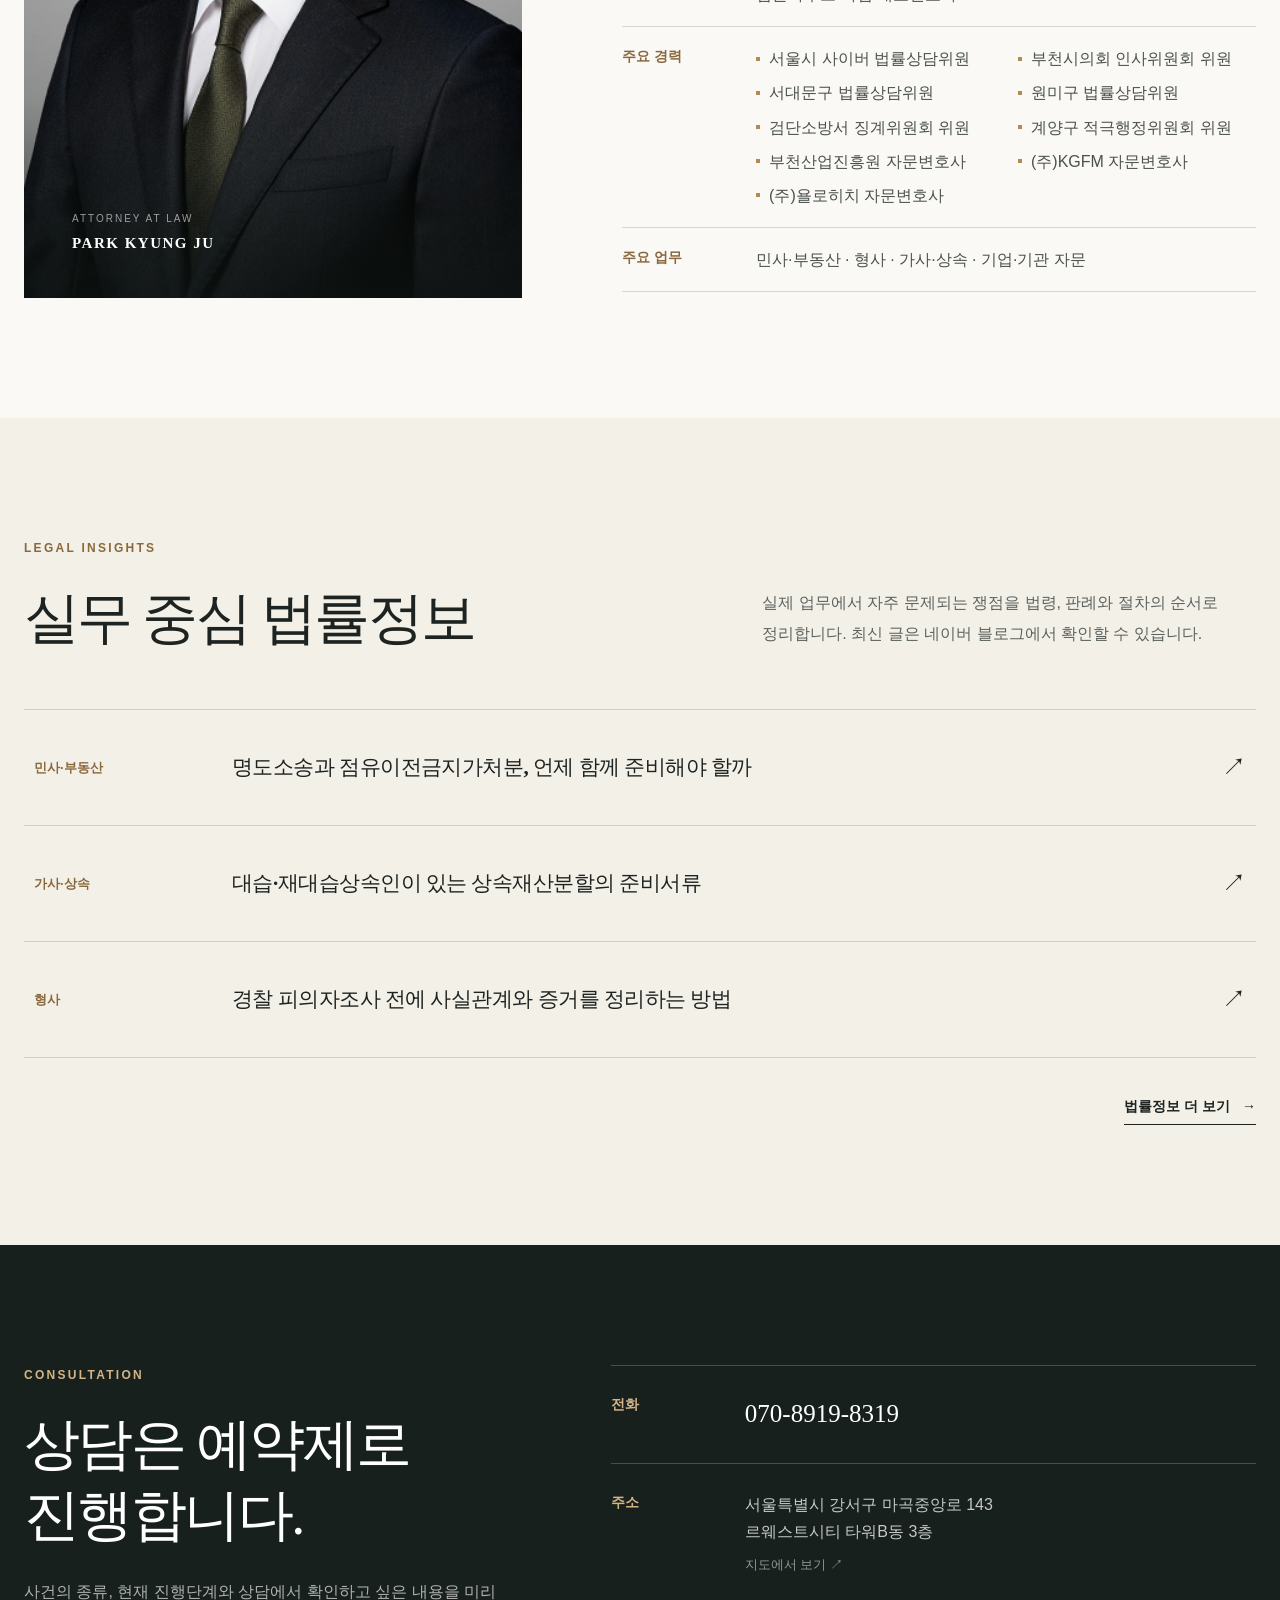
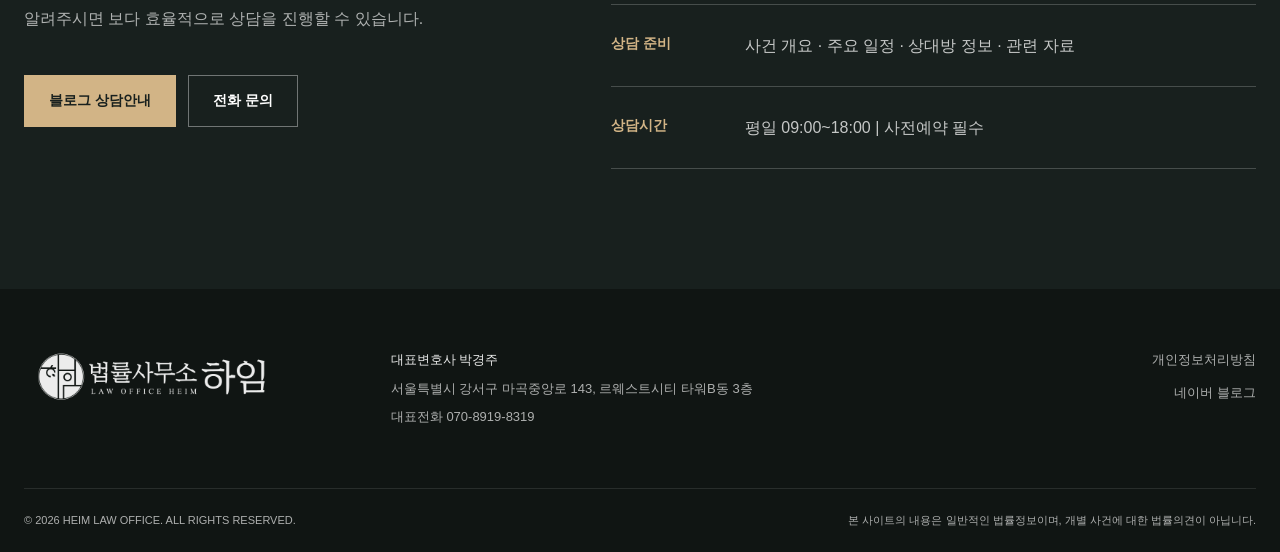
==== commit 73193d4c: "변시회차 삭제" ====
--- a/index.html
+++ b/index.html
@@ -246,7 +246,7 @@
               의뢰인이 현재 상황과 선택 가능한 절차를 이해할 수 있도록 구체적으로 설명합니다.
             </p>
             <dl class="credentials">
-              <div><dt>자격</dt><dd>대한민국 변호사 · 제9회 변호사시험</dd></div>
+              <div><dt>자격</dt><dd>대한민국 변호사</dd></div>
               <div><dt>소속</dt><dd>법률사무소 하임 대표변호사</dd></div>
               <div>
                 <dt>주요 경력</dt>
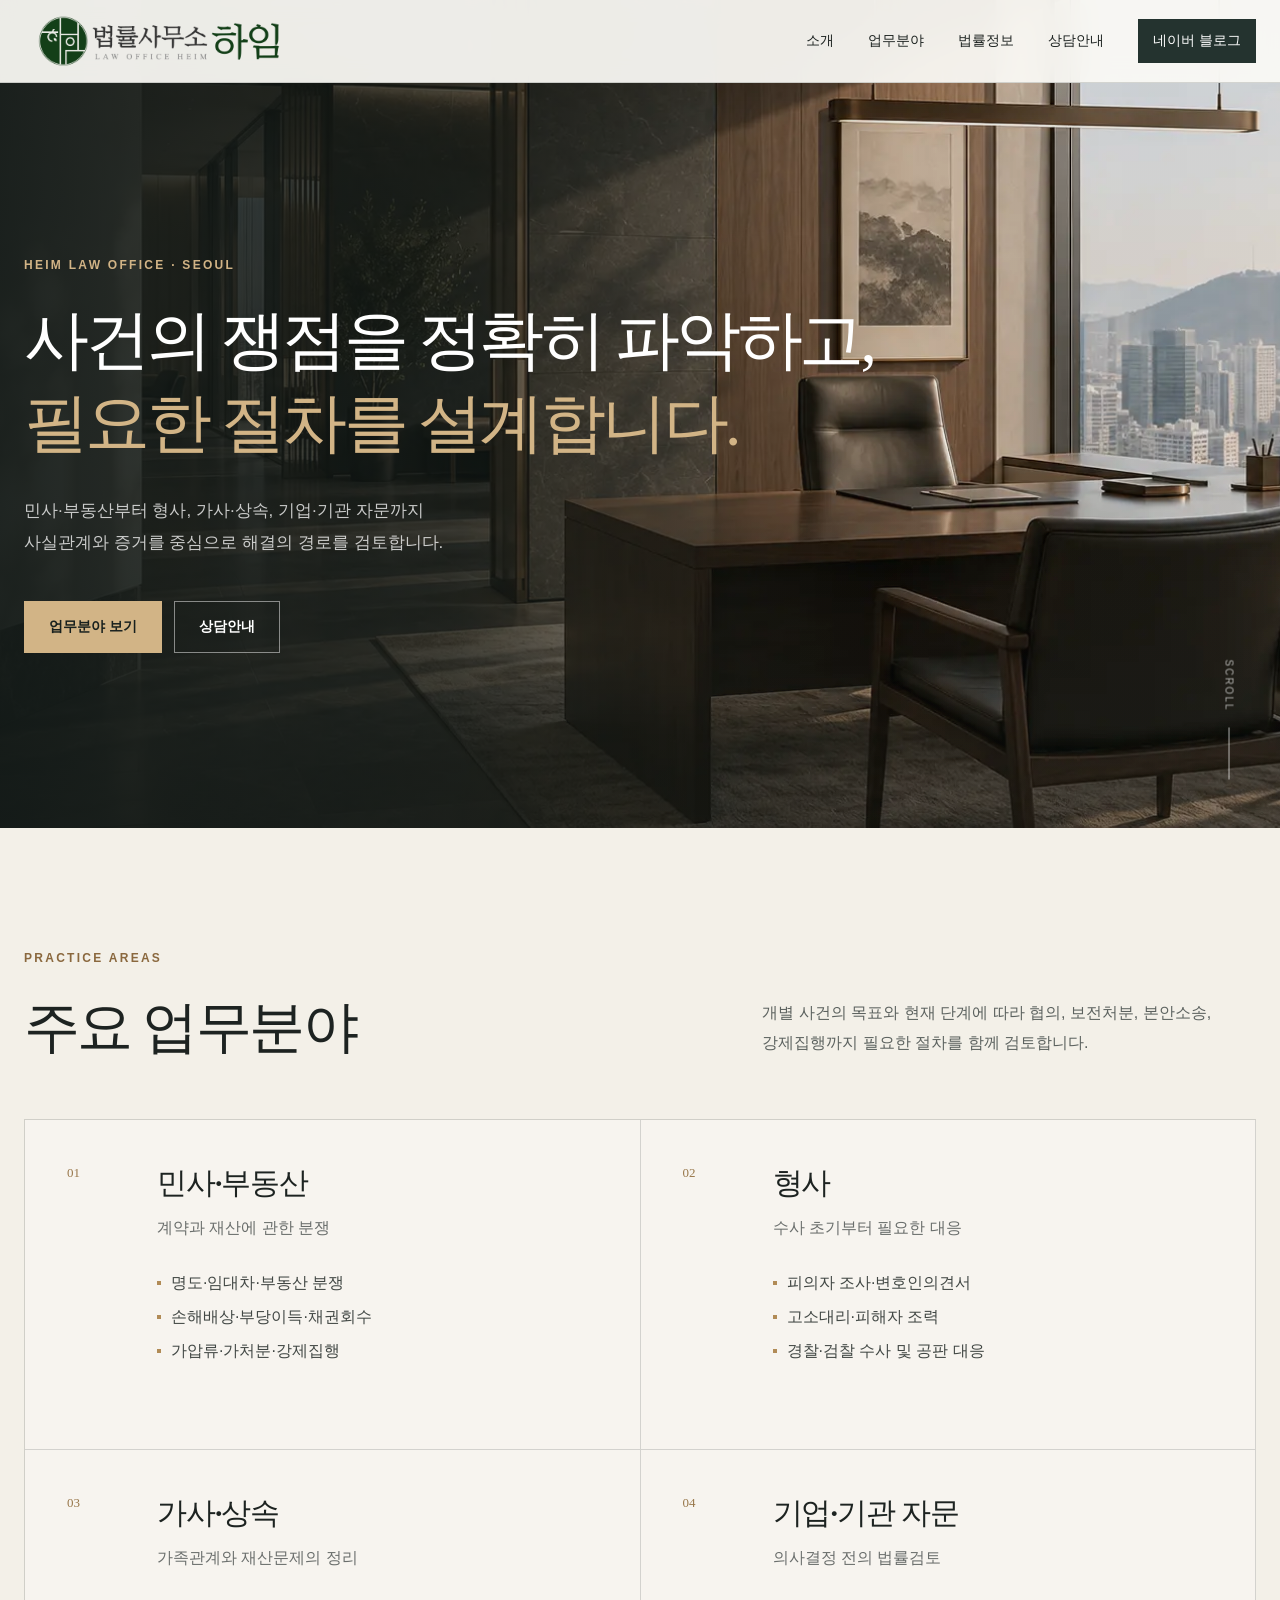
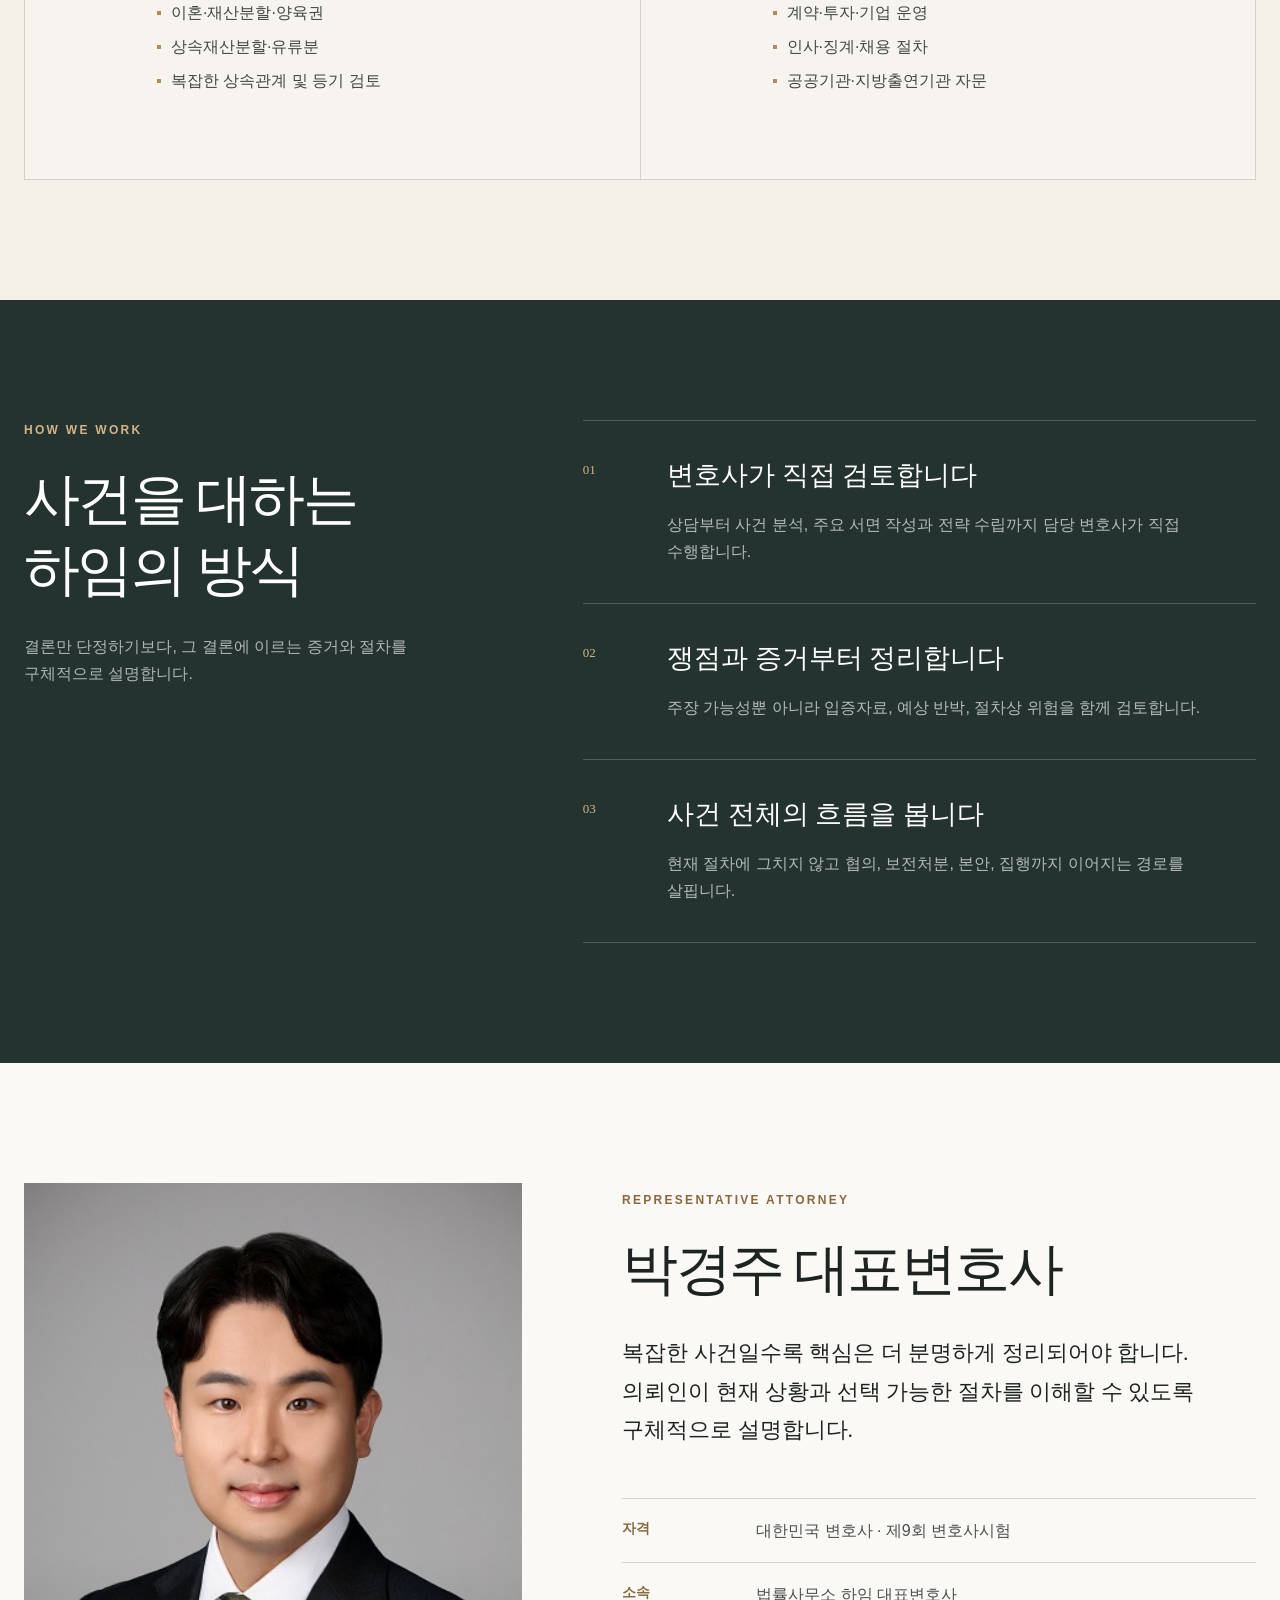
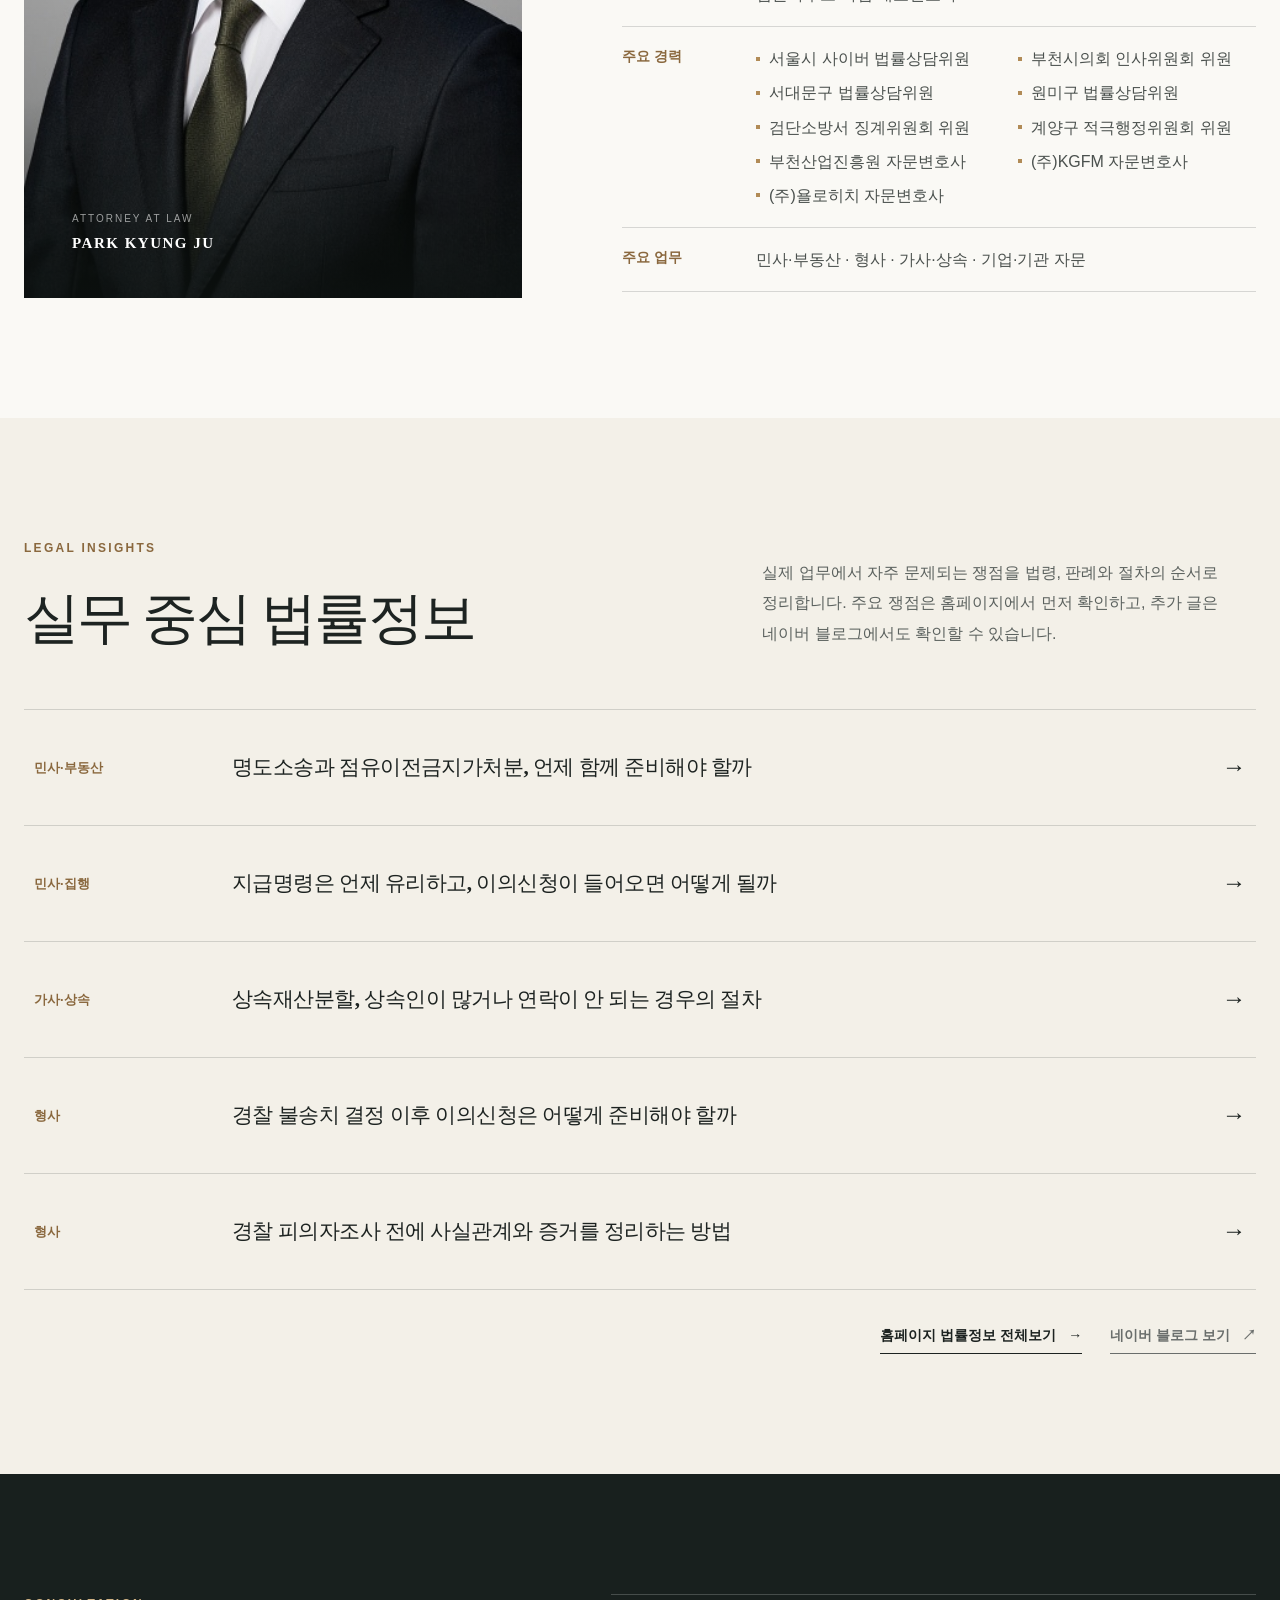
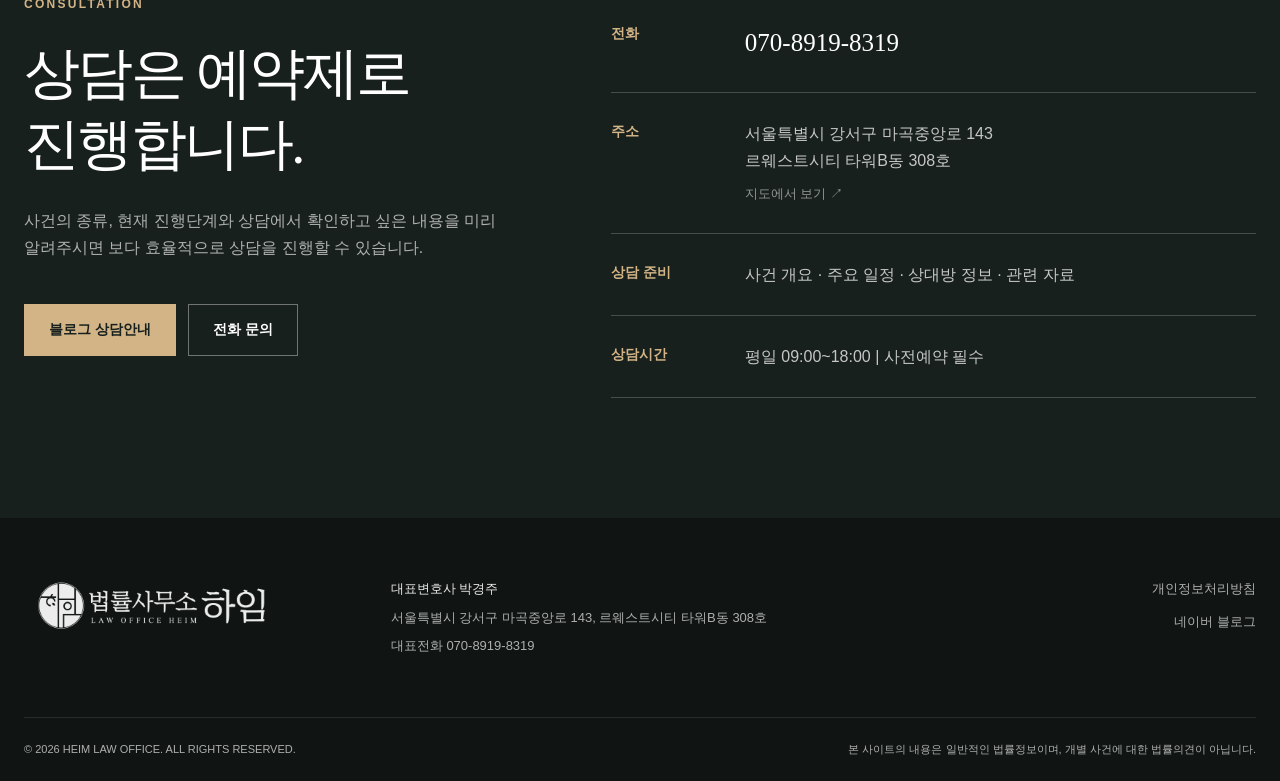
==== commit d1224f4f: "법률정보 콘텐츠 자체페이지 링크생성" ====
--- a/index.html
+++ b/index.html
@@ -42,7 +42,7 @@
         },
         "address": {
           "@type": "PostalAddress",
-          "streetAddress": "마곡중앙로 143, 르웨스트시티 타워B동 3층",
+          "streetAddress": "마곡중앙로 143, 르웨스트시티 타워B동 308호",
           "addressLocality": "강서구",
           "addressRegion": "서울특별시",
           "addressCountry": "KR"
@@ -246,7 +246,7 @@
               의뢰인이 현재 상황과 선택 가능한 절차를 이해할 수 있도록 구체적으로 설명합니다.
             </p>
             <dl class="credentials">
-              <div><dt>자격</dt><dd>대한민국 변호사</dd></div>
+              <div><dt>자격</dt><dd>대한민국 변호사 · 제9회 변호사시험</dd></div>
               <div><dt>소속</dt><dd>법률사무소 하임 대표변호사</dd></div>
               <div>
                 <dt>주요 경력</dt>
@@ -279,31 +279,44 @@
             </div>
             <p>
               실제 업무에서 자주 문제되는 쟁점을 법령, 판례와 절차의 순서로 정리합니다.
-              최신 글은 네이버 블로그에서 확인할 수 있습니다.
+              주요 쟁점은 홈페이지에서 먼저 확인하고, 추가 글은 네이버 블로그에서도 확인할 수 있습니다.
             </p>
           </div>
 
           <div class="insight-list">
-            <a href="https://blog.naver.com/gd_lawyer" target="_blank" rel="noopener noreferrer">
+            <a href="./realestate/eviction.html">
               <span class="insight-category">민사·부동산</span>
               <strong>명도소송과 점유이전금지가처분, 언제 함께 준비해야 할까</strong>
-              <span class="insight-arrow" aria-hidden="true">↗</span>
-            </a>
-            <a href="https://blog.naver.com/gd_lawyer" target="_blank" rel="noopener noreferrer">
+              <span class="insight-arrow" aria-hidden="true">→</span>
+            </a>
+            <a href="./civil/payment-order.html">
+              <span class="insight-category">민사·집행</span>
+              <strong>지급명령은 언제 유리하고, 이의신청이 들어오면 어떻게 될까</strong>
+              <span class="insight-arrow" aria-hidden="true">→</span>
+            </a>
+            <a href="./inheritance/division.html">
               <span class="insight-category">가사·상속</span>
-              <strong>대습·재대습상속인이 있는 상속재산분할의 준비서류</strong>
-              <span class="insight-arrow" aria-hidden="true">↗</span>
-            </a>
-            <a href="https://blog.naver.com/gd_lawyer" target="_blank" rel="noopener noreferrer">
+              <strong>상속재산분할, 상속인이 많거나 연락이 안 되는 경우의 절차</strong>
+              <span class="insight-arrow" aria-hidden="true">→</span>
+            </a>
+            <a href="./criminal/non-referral-objection.html">
+              <span class="insight-category">형사</span>
+              <strong>경찰 불송치 결정 이후 이의신청은 어떻게 준비해야 할까</strong>
+              <span class="insight-arrow" aria-hidden="true">→</span>
+            </a>
+            <a href="./criminal/police-investigation.html">
               <span class="insight-category">형사</span>
               <strong>경찰 피의자조사 전에 사실관계와 증거를 정리하는 방법</strong>
-              <span class="insight-arrow" aria-hidden="true">↗</span>
-            </a>
-          </div>
-
-          <div class="section-action">
-            <a class="text-link" href="https://blog.naver.com/gd_lawyer" target="_blank" rel="noopener noreferrer">
-              법률정보 더 보기 <span aria-hidden="true">→</span>
+              <span class="insight-arrow" aria-hidden="true">→</span>
+            </a>
+          </div>
+
+          <div class="section-action insights-actions">
+            <a class="text-link" href="./insights/index.html">
+              홈페이지 법률정보 전체보기 <span aria-hidden="true">→</span>
+            </a>
+            <a class="text-link secondary-text-link" href="https://blog.naver.com/gd_lawyer" target="_blank" rel="noopener noreferrer">
+              네이버 블로그 보기 <span aria-hidden="true">↗</span>
             </a>
           </div>
         </div>
@@ -334,7 +347,7 @@
             <div class="detail-row">
               <span>주소</span>
               <div>
-                <p>서울특별시 강서구 마곡중앙로 143<br />르웨스트시티 타워B동 3층</p>
+                <p>서울특별시 강서구 마곡중앙로 143<br />르웨스트시티 타워B동 308호</p>
                 <a
                   class="mini-link"
                   href="https://map.naver.com/p/search/%EC%84%9C%EC%9A%B8%20%EA%B0%95%EC%84%9C%EA%B5%AC%20%EB%A7%88%EA%B3%A1%EC%A4%91%EC%95%99%EB%A1%9C%20143"
@@ -370,7 +383,7 @@
         </a>
         <div class="footer-info">
           <p>대표변호사 박경주</p>
-          <p>서울특별시 강서구 마곡중앙로 143, 르웨스트시티 타워B동 3층</p>
+          <p>서울특별시 강서구 마곡중앙로 143, 르웨스트시티 타워B동 308호</p>
           <p class="footer-phone" data-contact="phone-row-footer" hidden>
             대표전화 <a data-contact="phone-link-footer" href="#"></a>
           </p>
--- a/assets/styles.css
+++ b/assets/styles.css
@@ -1128,3 +1128,190 @@
     transition-duration: 0.01ms !important;
   }
 }
+
+/* =========================================================
+   Legal insights pages · added 2026-09-24
+   ========================================================= */
+.insights-actions {
+  display: flex;
+  justify-content: flex-end;
+  gap: 28px;
+  flex-wrap: wrap;
+}
+.secondary-text-link { color: #6a6e6c; }
+
+.article-body { background: var(--paper); }
+.article-hero {
+  padding: 170px 0 72px;
+  color: white;
+  background: var(--charcoal);
+}
+.article-hero .eyebrow { margin-bottom: 18px; }
+.article-hero h1 {
+  max-width: 960px;
+  margin: 0;
+  font-family: var(--serif);
+  font-size: clamp(38px, 5vw, 62px);
+  font-weight: 500;
+  letter-spacing: -0.05em;
+  line-height: 1.3;
+}
+.article-summary {
+  max-width: 820px;
+  margin: 26px 0 0;
+  color: rgba(255,255,255,.72);
+  font-size: 17px;
+  line-height: 1.9;
+}
+.article-meta {
+  display: flex;
+  gap: 20px;
+  flex-wrap: wrap;
+  margin-top: 30px;
+  color: rgba(255,255,255,.55);
+  font-size: 13px;
+}
+.breadcrumbs {
+  margin-bottom: 24px;
+  color: rgba(255,255,255,.58);
+  font-size: 13px;
+}
+.breadcrumbs a:hover { color: white; }
+.article-layout {
+  display: grid;
+  grid-template-columns: minmax(0, 1fr) 280px;
+  gap: 86px;
+  align-items: start;
+  padding-top: 76px;
+  padding-bottom: 110px;
+}
+.article-content { min-width: 0; }
+.article-content h2 {
+  margin: 72px 0 20px;
+  font-family: var(--serif);
+  font-size: clamp(27px, 3vw, 36px);
+  font-weight: 550;
+  letter-spacing: -0.035em;
+  line-height: 1.45;
+}
+.article-content h2:first-child { margin-top: 0; }
+.article-content h3 {
+  margin: 38px 0 12px;
+  font-family: var(--serif);
+  font-size: 22px;
+  font-weight: 550;
+  line-height: 1.55;
+}
+.article-content p { margin: 0 0 20px; color: #3f4643; line-height: 1.95; }
+.article-content ul,
+.article-content ol { margin: 18px 0 28px; padding-left: 24px; color: #3f4643; }
+.article-content li { margin: 8px 0; line-height: 1.85; }
+.article-content strong { color: #171d1b; }
+.article-content a:not(.button) { color: #76572f; text-decoration: underline; text-underline-offset: 4px; }
+.article-note {
+  margin: 30px 0;
+  padding: 24px 26px;
+  border-left: 3px solid var(--bronze);
+  background: var(--ivory);
+}
+.article-note strong { display: block; margin-bottom: 7px; }
+.article-note p:last-child { margin-bottom: 0; }
+.article-warning {
+  margin: 30px 0;
+  padding: 24px 26px;
+  border: 1px solid rgba(177,139,86,.42);
+  background: #f5efe3;
+}
+.article-warning strong { display: block; margin-bottom: 7px; color: #604725; }
+.article-warning p:last-child { margin-bottom: 0; }
+.article-sidebar {
+  position: sticky;
+  top: 118px;
+  border-top: 1px solid var(--line);
+}
+.sidebar-block { padding: 24px 0; border-bottom: 1px solid var(--line); }
+.sidebar-label {
+  display: block;
+  margin-bottom: 12px;
+  color: #8a683e;
+  font-size: 11px;
+  font-weight: 700;
+  letter-spacing: .15em;
+}
+.sidebar-block a { display: block; padding: 6px 0; color: #444b48; font-size: 14px; line-height: 1.6; }
+.sidebar-block a:hover { color: #76572f; }
+.article-faq { margin-top: 72px; padding-top: 8px; border-top: 1px solid var(--line); }
+.faq-item { padding: 26px 0; border-bottom: 1px solid var(--line); }
+.faq-item h3 { margin: 0 0 10px; font-family: var(--sans); font-size: 17px; font-weight: 700; }
+.faq-item p { margin: 0; }
+.article-cta {
+  margin-top: 72px;
+  padding: 36px;
+  color: white;
+  background: var(--green);
+}
+.article-cta h2 { margin: 0 0 12px; color: white; font-size: 28px; }
+.article-cta p { margin: 0; color: rgba(255,255,255,.72); }
+.article-cta .button { margin-top: 24px; }
+.related-grid {
+  display: grid;
+  grid-template-columns: repeat(2, minmax(0,1fr));
+  gap: 12px;
+  margin-top: 24px;
+}
+.related-card {
+  display: block;
+  padding: 22px;
+  border: 1px solid var(--line);
+  background: rgba(255,255,255,.4);
+}
+.related-card span { display: block; margin-bottom: 7px; color: #8a683e; font-size: 12px; font-weight: 650; }
+.related-card strong { display: block; font-family: var(--serif); font-size: 18px; line-height: 1.55; }
+.related-card:hover { background: var(--ivory); }
+
+.insights-hub-hero { padding-bottom: 64px; }
+.insights-hub { padding: 80px 0 110px; }
+.insights-hub-grid {
+  display: grid;
+  grid-template-columns: repeat(2, minmax(0,1fr));
+  gap: 18px;
+}
+.insights-hub-card {
+  display: flex;
+  min-height: 250px;
+  flex-direction: column;
+  justify-content: space-between;
+  padding: 34px;
+  border: 1px solid var(--line);
+  background: white;
+  transition: transform .2s ease, border-color .2s ease, box-shadow .2s ease;
+}
+.insights-hub-card:hover {
+  transform: translateY(-3px);
+  border-color: rgba(177,139,86,.55);
+  box-shadow: 0 14px 38px rgba(18,25,23,.07);
+}
+.insights-hub-card .insight-category { display: block; margin-bottom: 24px; }
+.insights-hub-card h2 { margin: 0 0 14px; font-family: var(--serif); font-size: 25px; font-weight: 550; line-height: 1.5; }
+.insights-hub-card p { margin: 0; color: #626865; line-height: 1.8; }
+.insights-hub-card .hub-arrow { margin-top: 28px; color: #8a683e; font-size: 20px; }
+.article-updated { margin-top: 52px; color: #777d7a; font-size: 12px; }
+
+@media (max-width: 900px) {
+  .article-layout { grid-template-columns: 1fr; gap: 48px; padding-top: 54px; }
+  .article-sidebar { position: static; order: 2; }
+  .insights-hub-grid { grid-template-columns: 1fr; }
+  .related-grid { grid-template-columns: 1fr; }
+}
+@media (max-width: 620px) {
+  .article-hero { padding: 132px 0 54px; }
+  .article-hero h1 { font-size: 36px; }
+  .article-summary { font-size: 15px; }
+  .article-layout { padding-bottom: 80px; }
+  .article-content h2 { margin-top: 54px; font-size: 28px; }
+  .article-content h3 { font-size: 20px; }
+  .article-cta { padding: 28px 22px; }
+  .insights-actions { justify-content: flex-start; }
+  .insights-hub-card { min-height: 0; padding: 28px 24px; }
+}
+
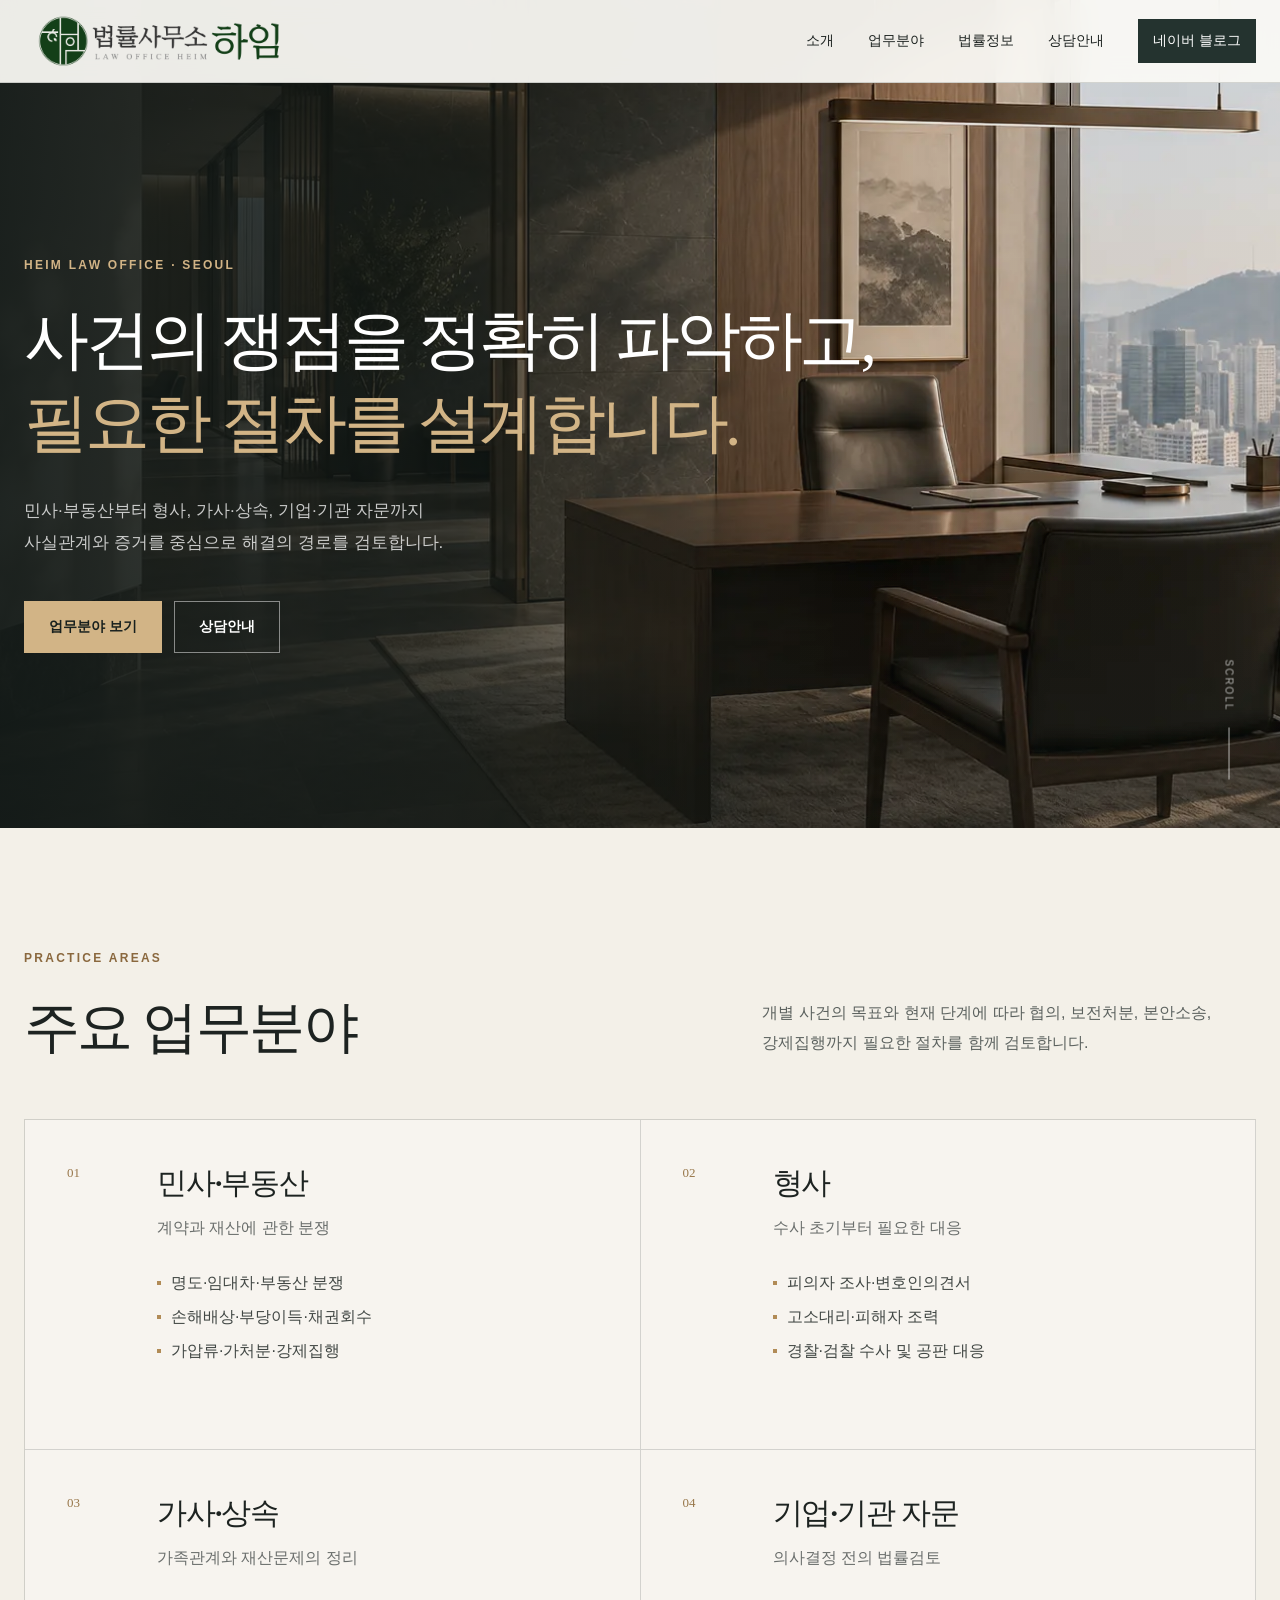
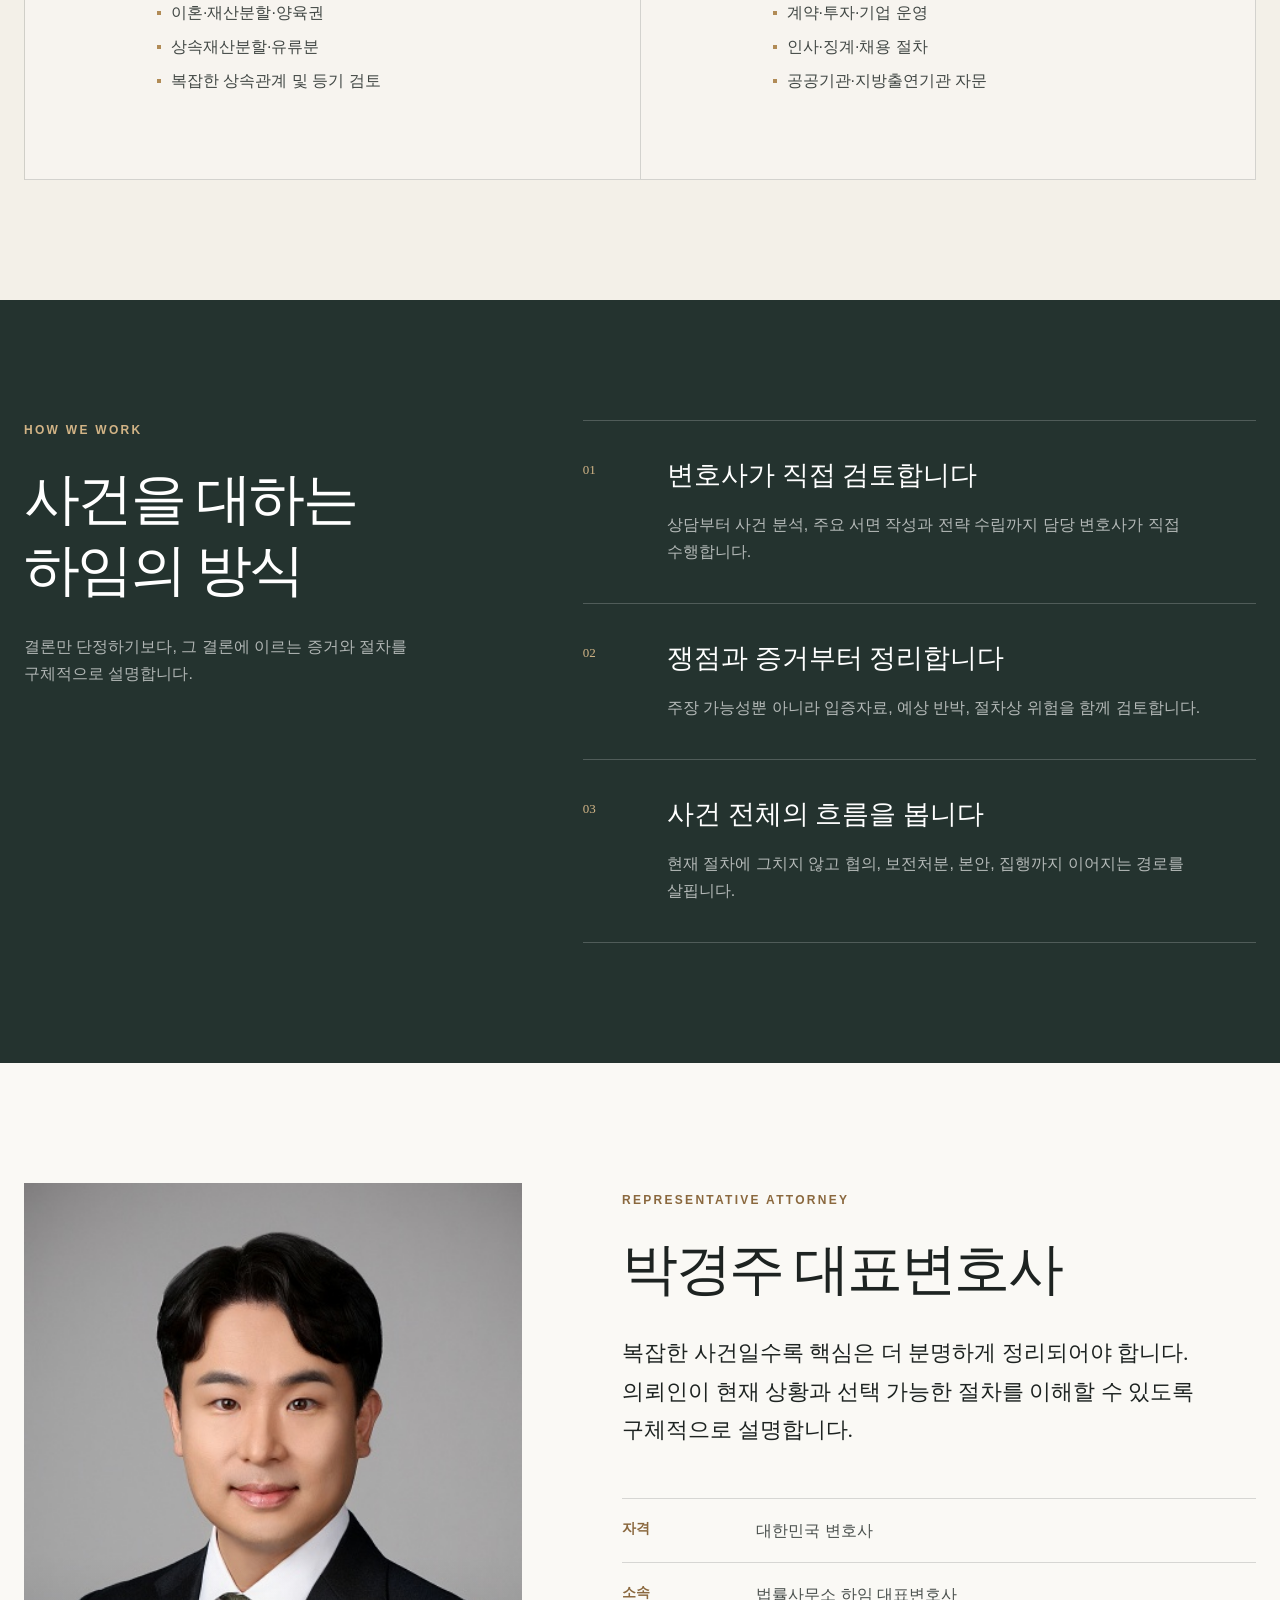
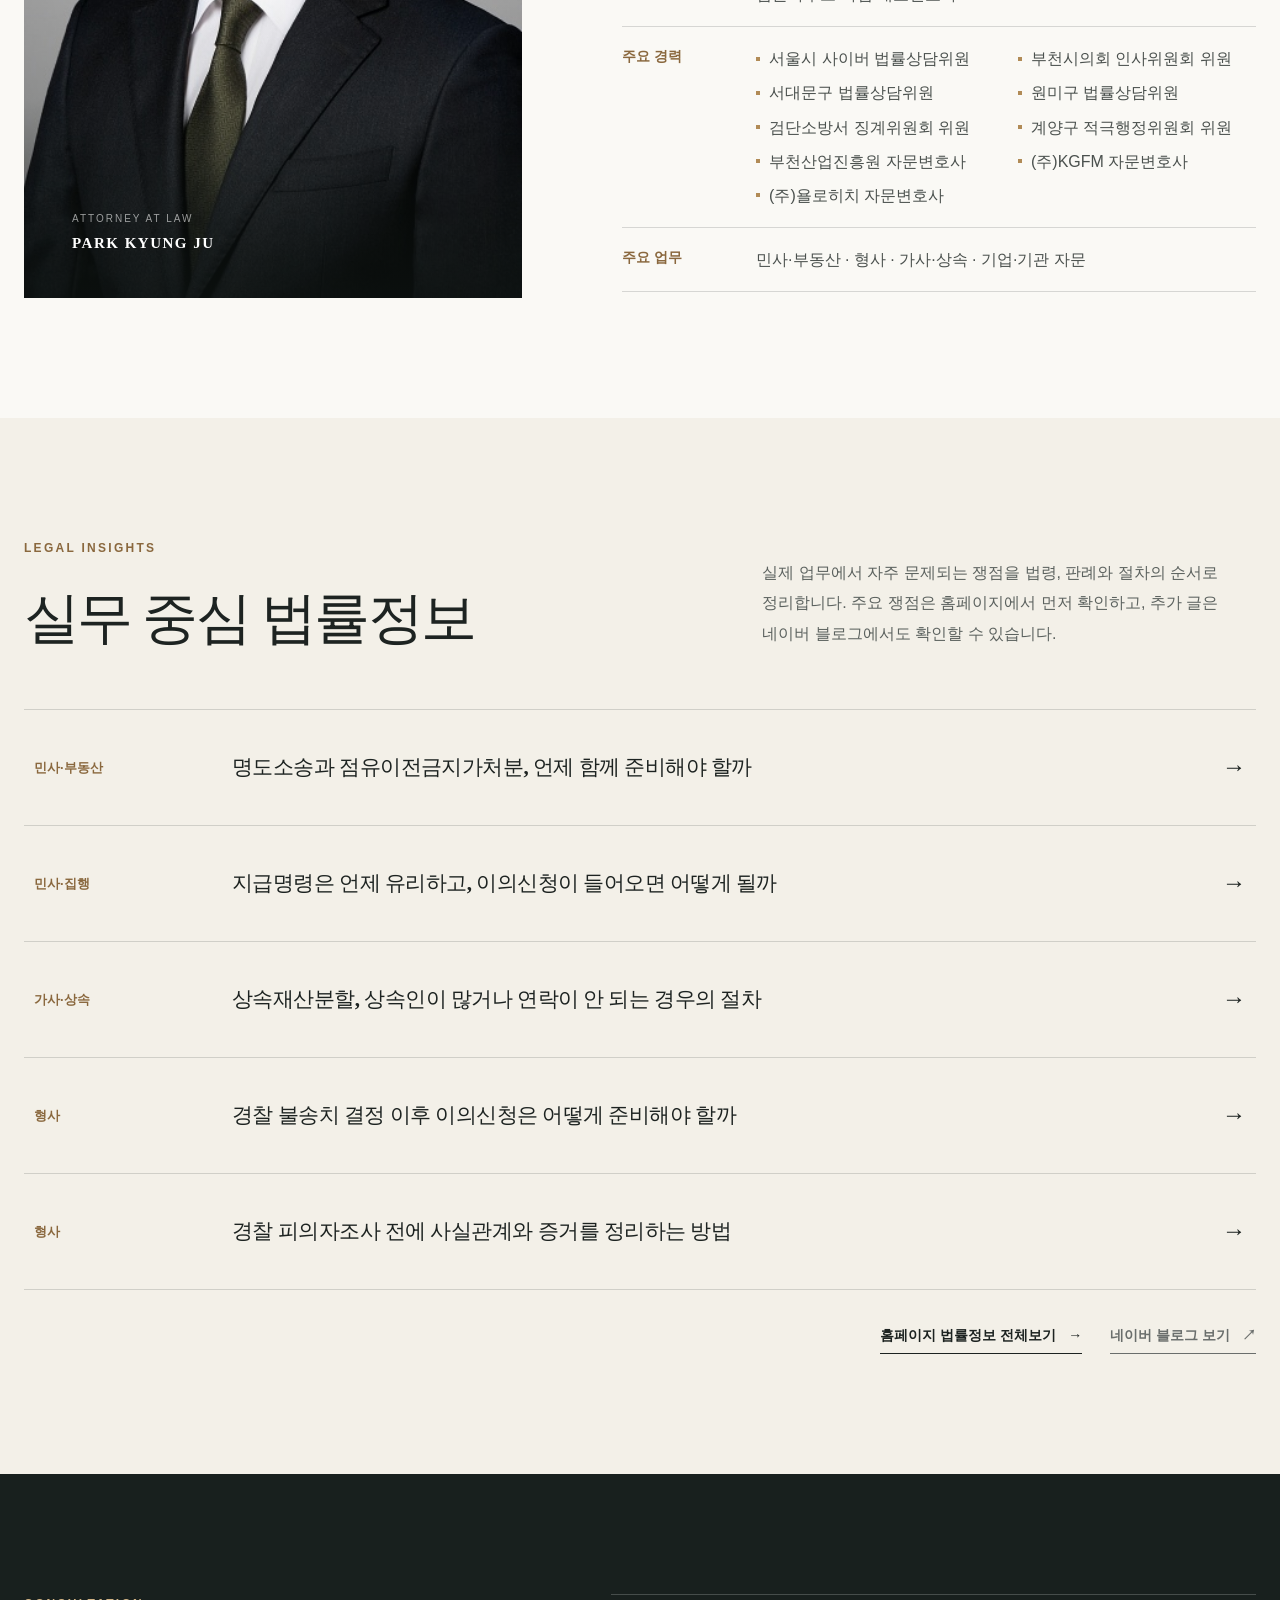
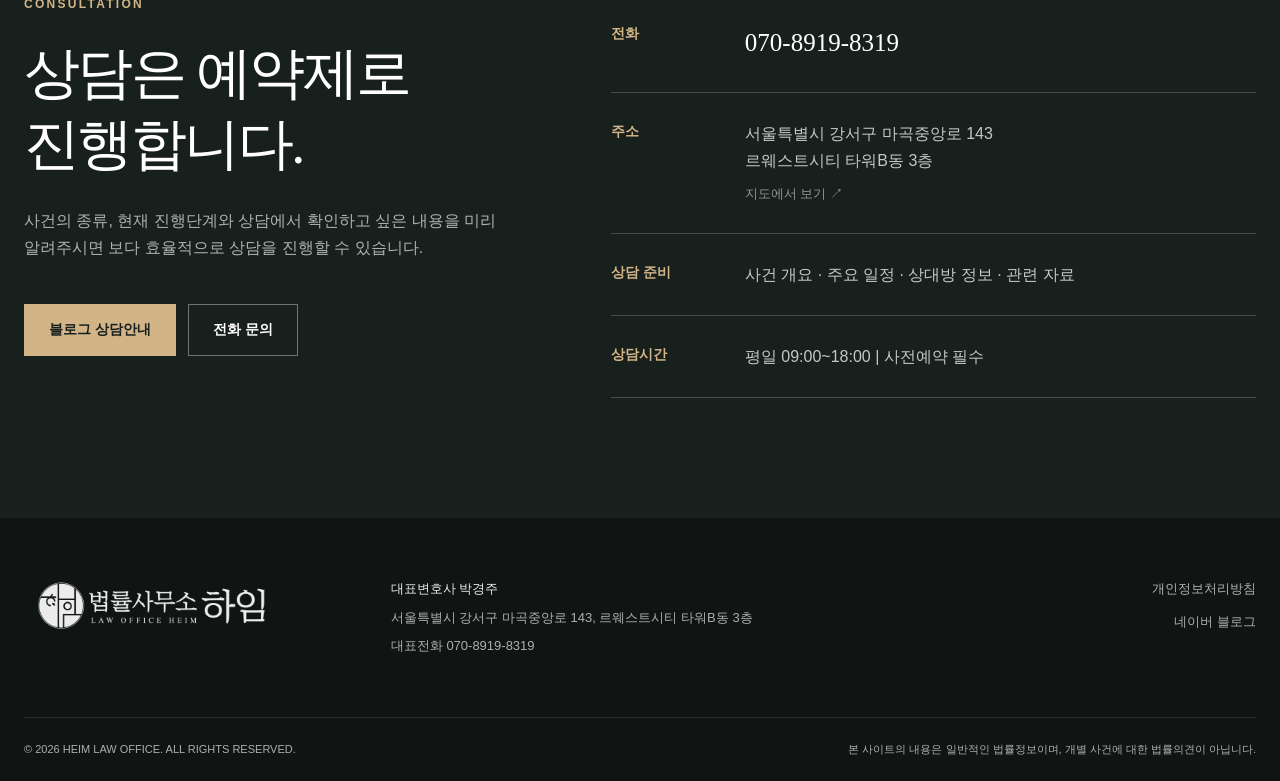
==== commit 3018c67c: "프로필 주소 수정 패치" ====
--- a/index.html
+++ b/index.html
@@ -42,7 +42,7 @@
         },
         "address": {
           "@type": "PostalAddress",
-          "streetAddress": "마곡중앙로 143, 르웨스트시티 타워B동 308호",
+          "streetAddress": "마곡중앙로 143, 르웨스트시티 타워B동 3층",
           "addressLocality": "강서구",
           "addressRegion": "서울특별시",
           "addressCountry": "KR"
@@ -246,7 +246,7 @@
               의뢰인이 현재 상황과 선택 가능한 절차를 이해할 수 있도록 구체적으로 설명합니다.
             </p>
             <dl class="credentials">
-              <div><dt>자격</dt><dd>대한민국 변호사 · 제9회 변호사시험</dd></div>
+              <div><dt>자격</dt><dd>대한민국 변호사</dd></div>
               <div><dt>소속</dt><dd>법률사무소 하임 대표변호사</dd></div>
               <div>
                 <dt>주요 경력</dt>
@@ -347,7 +347,7 @@
             <div class="detail-row">
               <span>주소</span>
               <div>
-                <p>서울특별시 강서구 마곡중앙로 143<br />르웨스트시티 타워B동 308호</p>
+                <p>서울특별시 강서구 마곡중앙로 143<br />르웨스트시티 타워B동 3층</p>
                 <a
                   class="mini-link"
                   href="https://map.naver.com/p/search/%EC%84%9C%EC%9A%B8%20%EA%B0%95%EC%84%9C%EA%B5%AC%20%EB%A7%88%EA%B3%A1%EC%A4%91%EC%95%99%EB%A1%9C%20143"
@@ -383,7 +383,7 @@
         </a>
         <div class="footer-info">
           <p>대표변호사 박경주</p>
-          <p>서울특별시 강서구 마곡중앙로 143, 르웨스트시티 타워B동 308호</p>
+          <p>서울특별시 강서구 마곡중앙로 143, 르웨스트시티 타워B동 3층</p>
           <p class="footer-phone" data-contact="phone-row-footer" hidden>
             대표전화 <a data-contact="phone-link-footer" href="#"></a>
           </p>
--- a/assets/styles.css
+++ b/assets/styles.css
@@ -1227,19 +1227,58 @@
 .article-sidebar {
   position: sticky;
   top: 118px;
-  border-top: 1px solid var(--line);
-}
-.sidebar-block { padding: 24px 0; border-bottom: 1px solid var(--line); }
+  display: grid;
+  gap: 16px;
+}
+.sidebar-block {
+  padding: 22px 22px 16px;
+  border: 1px solid var(--line);
+  background: rgba(255, 255, 255, .58);
+}
 .sidebar-label {
-  display: block;
-  margin-bottom: 12px;
+  display: flex;
+  align-items: baseline;
+  gap: 8px;
+  margin-bottom: 10px;
+  padding-bottom: 12px;
+  border-bottom: 1px solid var(--line);
+}
+.sidebar-label-en {
   color: #8a683e;
-  font-size: 11px;
-  font-weight: 700;
-  letter-spacing: .15em;
-}
-.sidebar-block a { display: block; padding: 6px 0; color: #444b48; font-size: 14px; line-height: 1.6; }
-.sidebar-block a:hover { color: #76572f; }
+  font-size: 10px;
+  font-weight: 750;
+  letter-spacing: .14em;
+}
+.sidebar-label-ko {
+  color: #6b716e;
+  font-size: 12px;
+  font-weight: 600;
+  letter-spacing: -.02em;
+}
+.sidebar-block a {
+  display: flex;
+  align-items: center;
+  justify-content: space-between;
+  gap: 16px;
+  min-height: 42px;
+  padding: 9px 0;
+  border-bottom: 1px solid rgba(31, 39, 36, .08);
+  color: #3f4643;
+  font-size: 14px;
+  line-height: 1.55;
+}
+.sidebar-block a:last-child { border-bottom: 0; }
+.sidebar-block a::after {
+  flex: 0 0 auto;
+  color: #a17b49;
+  content: "→";
+  font-size: 13px;
+  transition: transform .18s ease;
+}
+.sidebar-block a:hover {
+  color: #76572f;
+}
+.sidebar-block a:hover::after { transform: translateX(3px); }
 .article-faq { margin-top: 72px; padding-top: 8px; border-top: 1px solid var(--line); }
 .faq-item { padding: 26px 0; border-bottom: 1px solid var(--line); }
 .faq-item h3 { margin: 0 0 10px; font-family: var(--sans); font-size: 17px; font-weight: 700; }
@@ -1298,8 +1337,17 @@
 .article-updated { margin-top: 52px; color: #777d7a; font-size: 12px; }
 
 @media (max-width: 900px) {
-  .article-layout { grid-template-columns: 1fr; gap: 48px; padding-top: 54px; }
-  .article-sidebar { position: static; order: 2; }
+  .article-layout { grid-template-columns: 1fr; gap: 42px; padding-top: 54px; }
+  .article-sidebar {
+    position: static;
+    order: 2;
+    grid-template-columns: repeat(2, minmax(0, 1fr));
+    gap: 16px;
+    margin-top: 4px;
+    padding-top: 30px;
+    border-top: 1px solid var(--line);
+  }
+  .sidebar-block { padding: 22px; background: rgba(255,255,255,.72); }
   .insights-hub-grid { grid-template-columns: 1fr; }
   .related-grid { grid-template-columns: 1fr; }
 }
@@ -1311,6 +1359,9 @@
   .article-content h2 { margin-top: 54px; font-size: 28px; }
   .article-content h3 { font-size: 20px; }
   .article-cta { padding: 28px 22px; }
+  .article-sidebar { grid-template-columns: 1fr; gap: 12px; padding-top: 24px; }
+  .sidebar-block { padding: 20px 20px 12px; }
+  .sidebar-block a { min-height: 44px; padding: 10px 0; }
   .insights-actions { justify-content: flex-start; }
   .insights-hub-card { min-height: 0; padding: 28px 24px; }
 }
